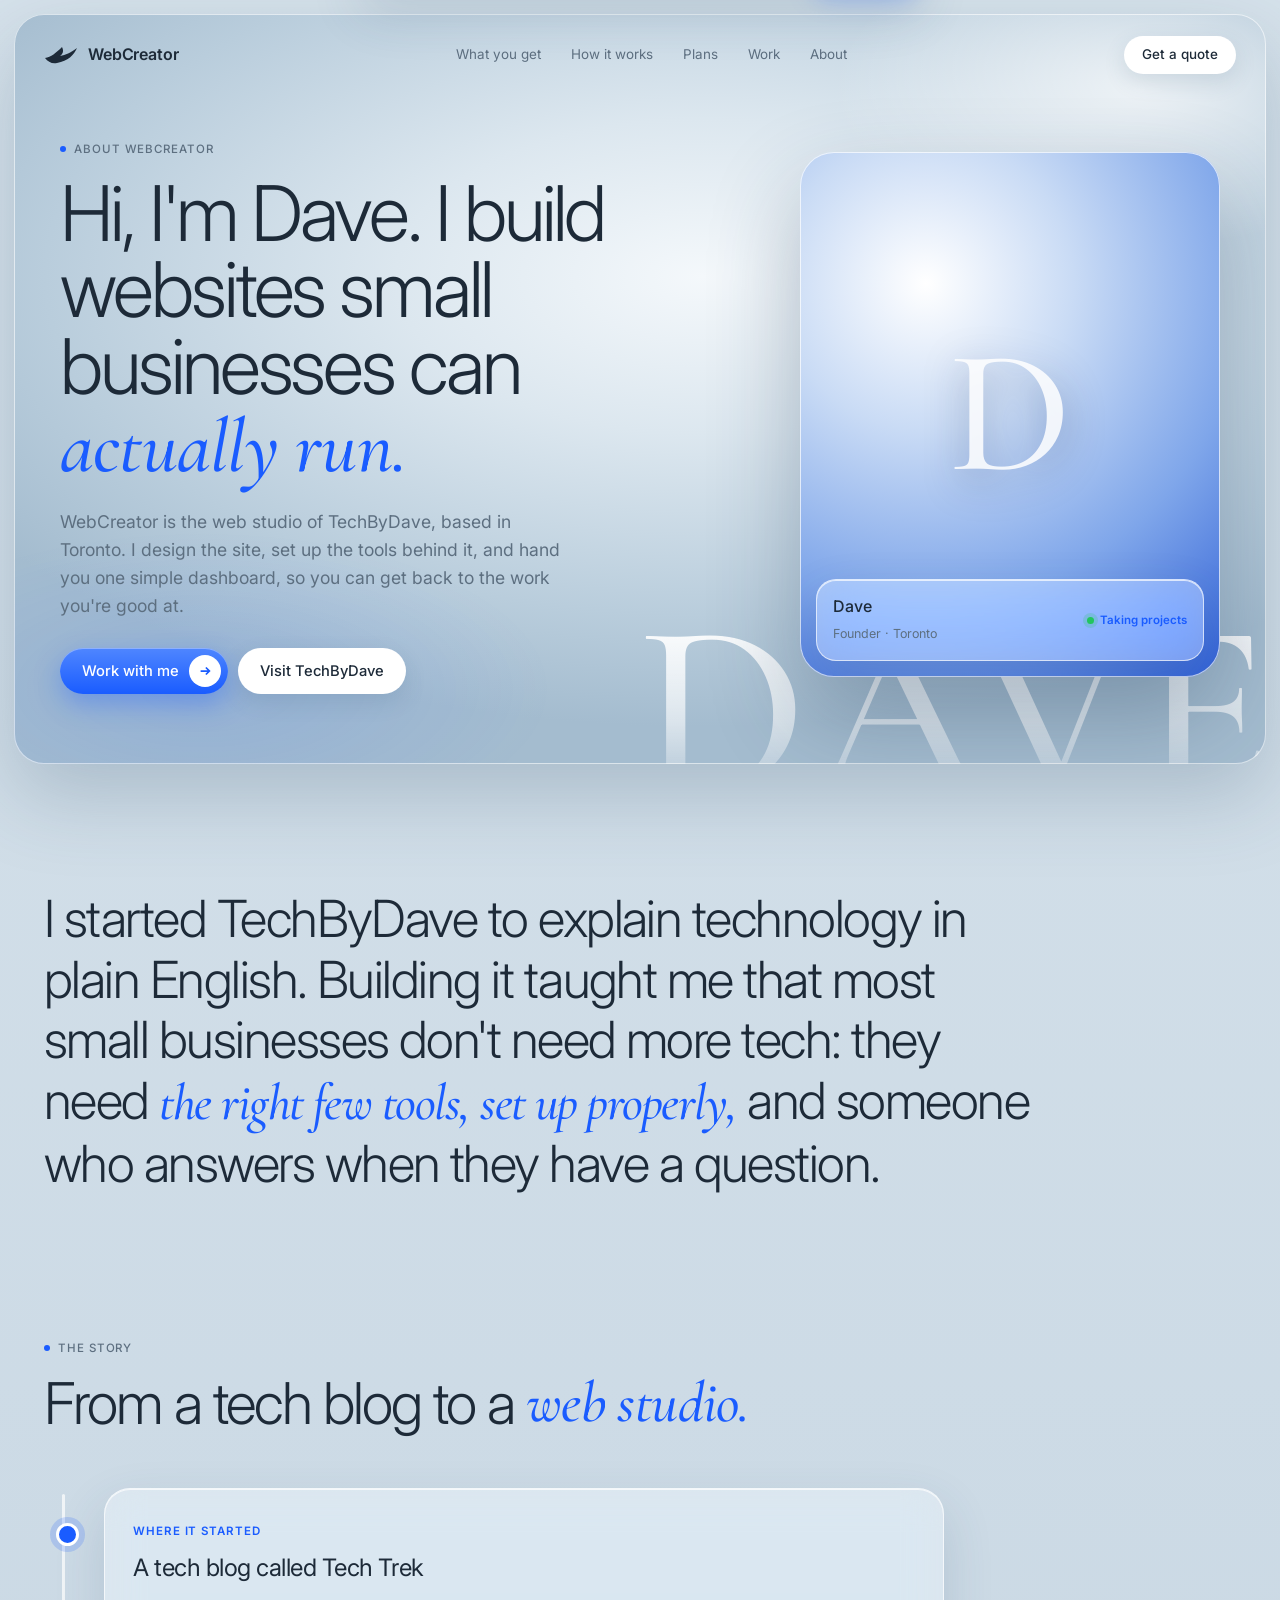
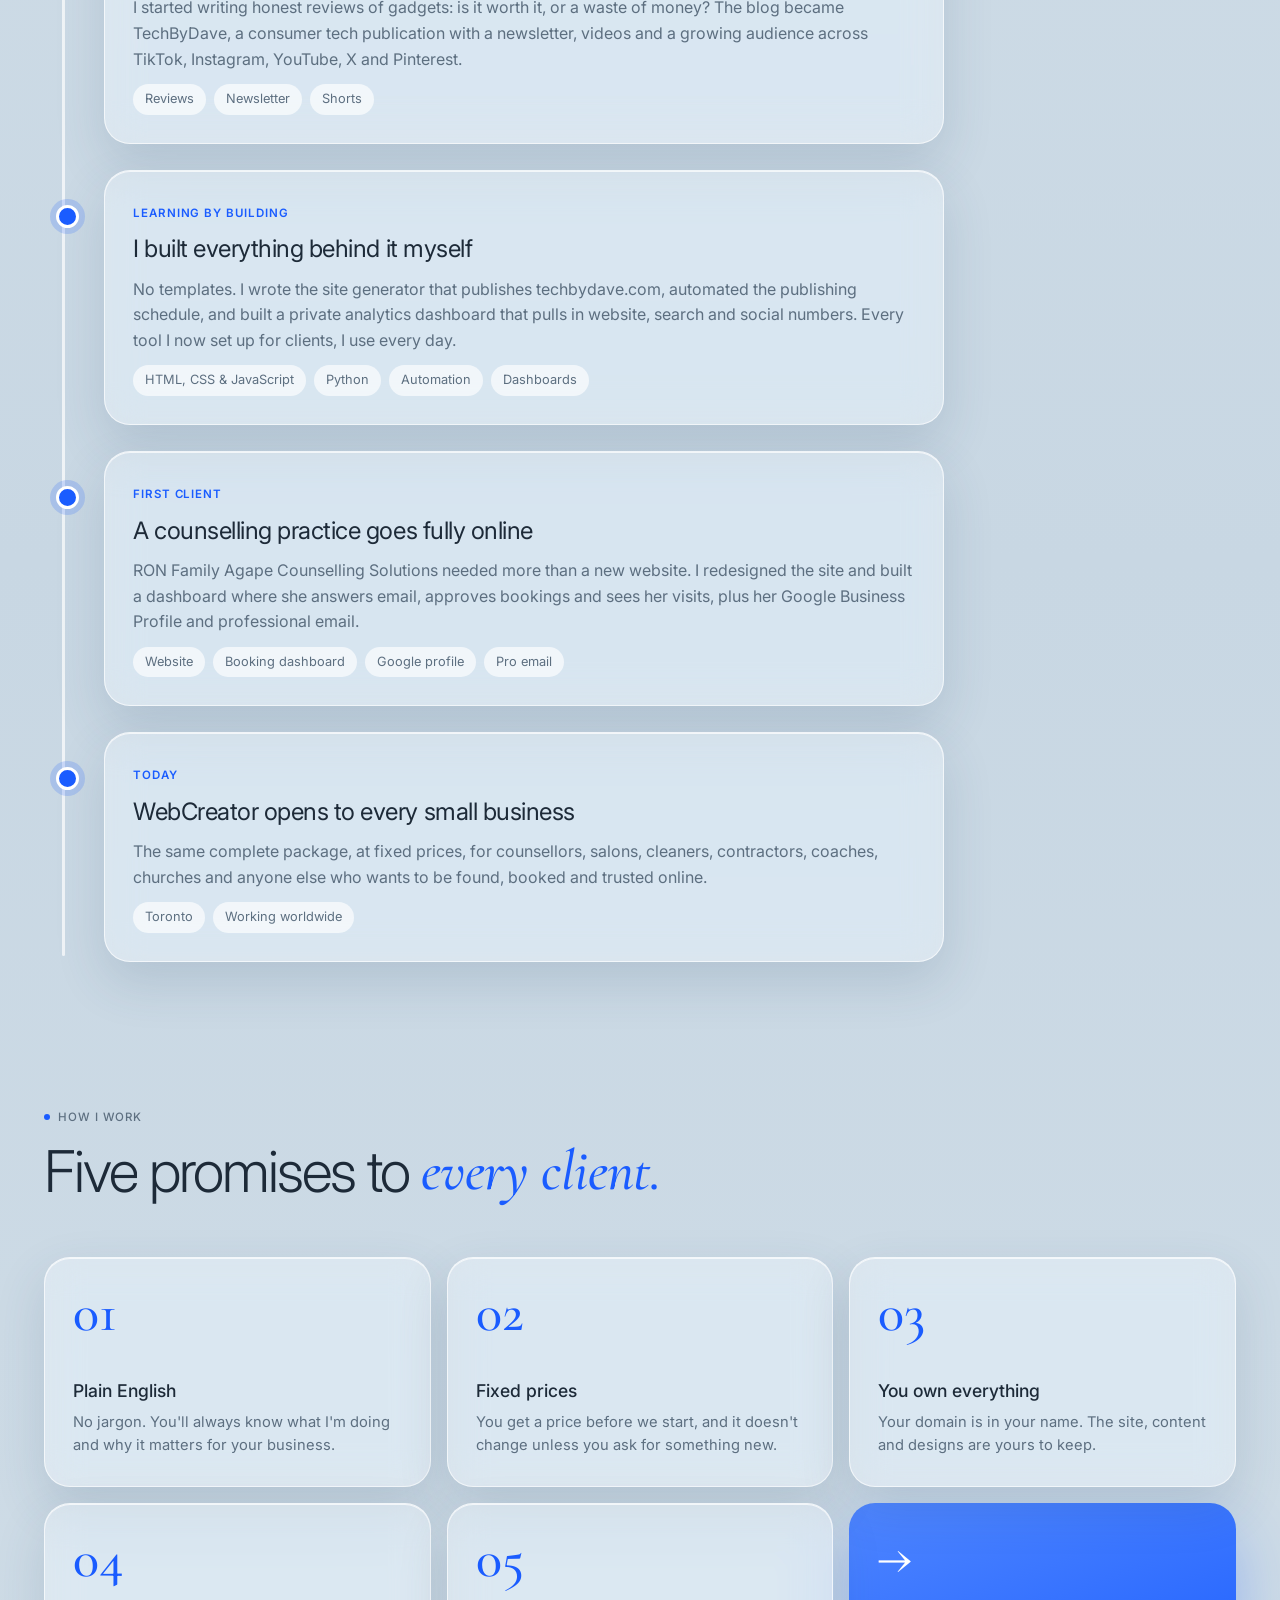
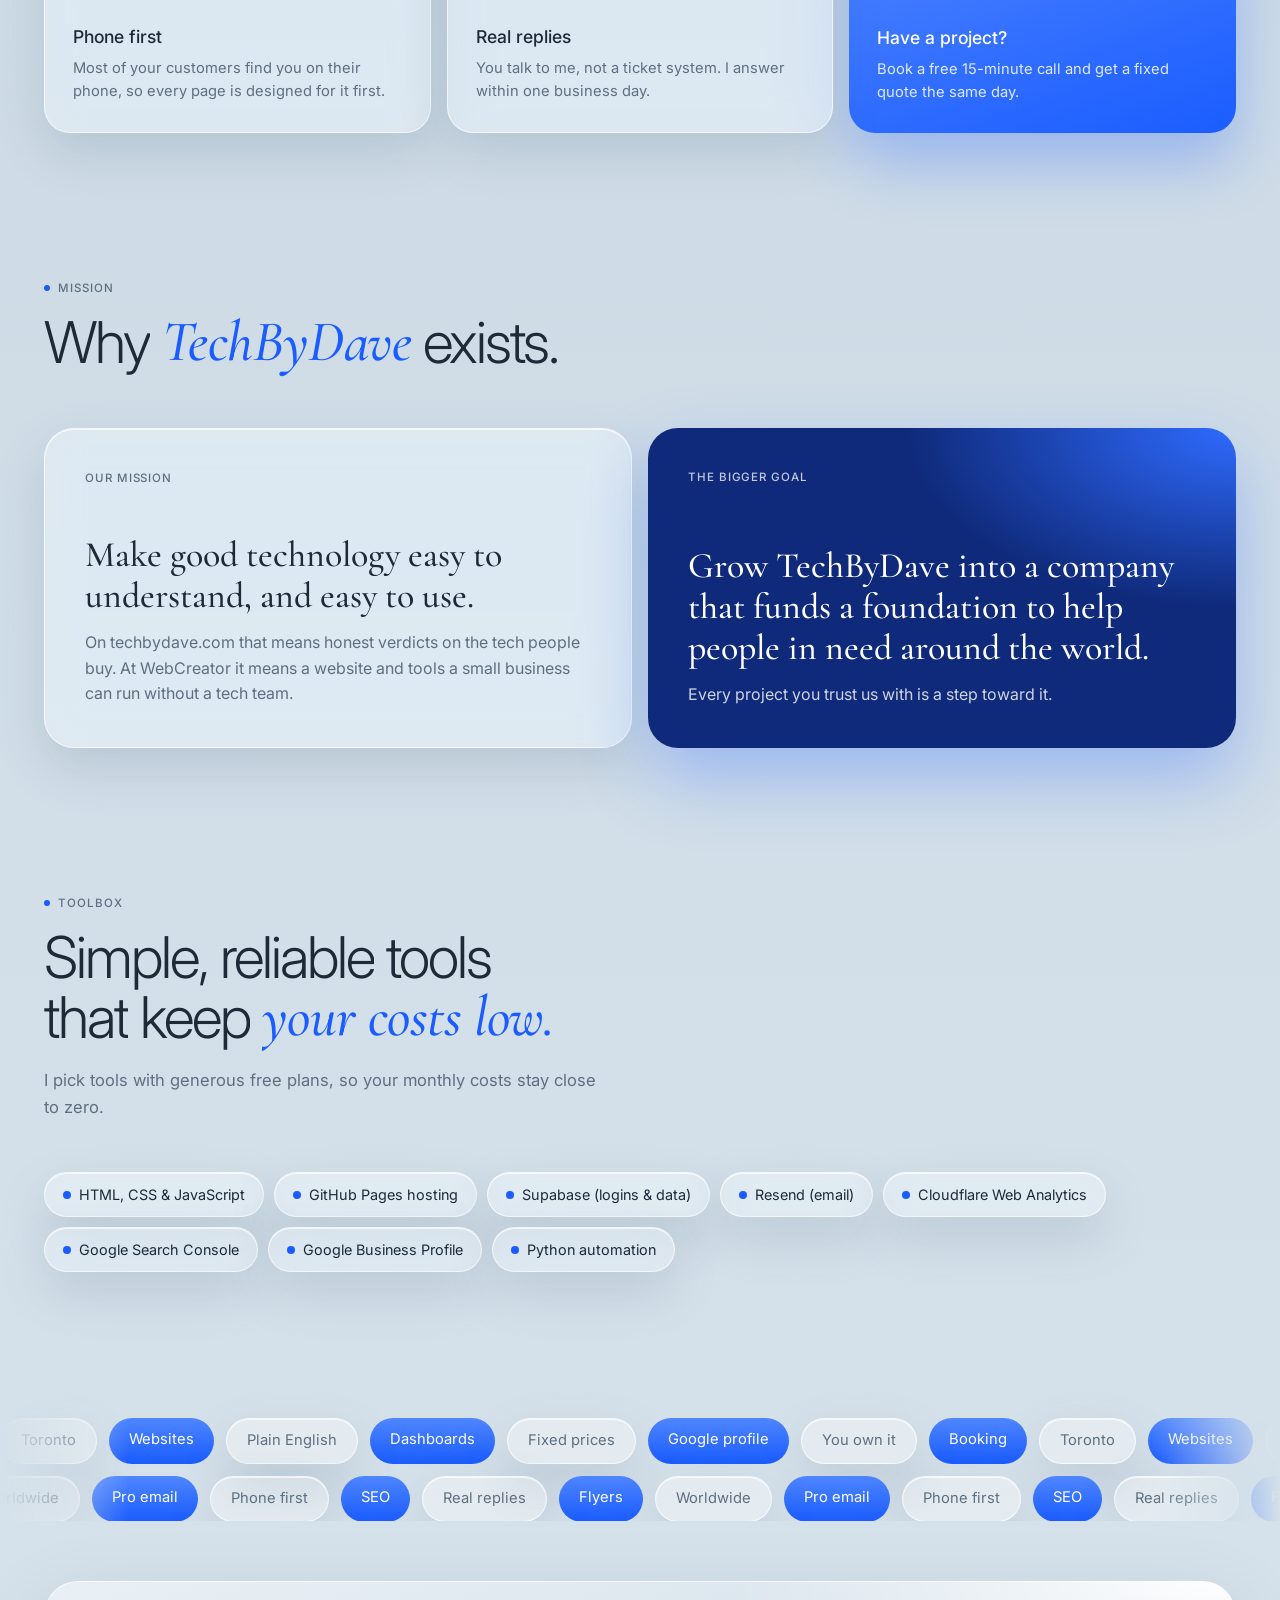
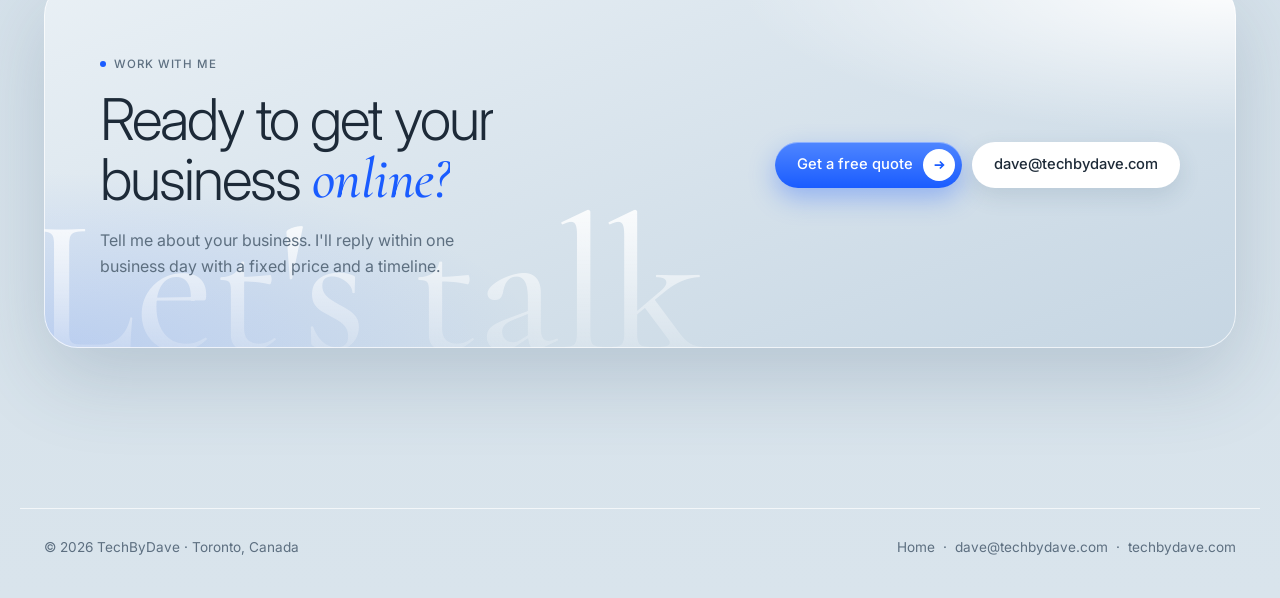
==== about.html @ 3ca9225c "Add scroll animations and an About page - Shared assets/site.css and assets/site.js for both pages -" ====
<!DOCTYPE html>
<html lang="en">
<head>
<meta charset="utf-8">
<meta name="viewport" content="width=device-width, initial-scale=1">
<title>About | WebCreator by TechByDave</title>
<meta name="description" content="WebCreator is the web studio of TechByDave, run by Dave in Toronto. Websites, booking dashboards and Google profiles for small businesses, built in plain English with fixed prices.">
<link rel="canonical" href="https://webcreator.techbydave.com/about.html">
<meta property="og:title" content="About WebCreator by TechByDave">
<meta property="og:description" content="The studio and the founder behind WebCreator: websites, dashboards and Google profiles for small businesses.">
<meta property="og:url" content="https://webcreator.techbydave.com/about.html">
<meta property="og:type" content="website">
<meta name="theme-color" content="#c9d9e5">
<link rel="preconnect" href="https://fonts.googleapis.com">
<link rel="preconnect" href="https://fonts.gstatic.com" crossorigin>
<link href="https://fonts.googleapis.com/css2?family=Cormorant+Garamond:wght@500;600&family=Inter:wght@200;300;400;500;600&display=swap" rel="stylesheet">
<script type="application/ld+json">
{"@context":"https://schema.org","@type":"AboutPage","name":"About WebCreator by TechByDave","url":"https://webcreator.techbydave.com/about.html","mainEntity":{"@type":"Organization","name":"WebCreator by TechByDave","url":"https://webcreator.techbydave.com/","email":"dave@techbydave.com","founder":{"@type":"Person","name":"Davis (Dave)","jobTitle":"Founder","url":"https://techbydave.com"},"parentOrganization":{"@type":"Organization","name":"TechByDave","url":"https://techbydave.com"},"address":{"@type":"PostalAddress","addressLocality":"Toronto","addressRegion":"ON","addressCountry":"CA"}}}
</script>
<link rel="stylesheet" href="assets/site.css">
</head>
<body>
<div class="progress" aria-hidden="true"></div>
<nav class="pnav glass" aria-label="Page">
  <a class="brand" href="index.html"><svg viewBox="0 0 34 20" aria-hidden="true"><path d="M1 13c6-1 11-5 17-11 2 4 1 7-2 9 6-1 10-3 17-8-3 7-9 13-20 15-5 1-9-1-12-5z" fill="#1d2a38"/></svg>WebCreator</a>
  <a class="l" href="#story">Story</a><a class="l" href="#values">How I work</a><a class="l" href="#mission">Mission</a><a class="l" href="index.html#plans">Plans</a>
  <a class="btn btn-blue" href="index.html#contact" style="padding:0 16px">Get a quote</a>
</nav>

<header class="frame about" id="top">
  <nav class="nav" aria-label="Main">
    <a class="brand" href="index.html" aria-label="WebCreator home"><svg viewBox="0 0 34 20" aria-hidden="true"><path d="M1 13c6-1 11-5 17-11 2 4 1 7-2 9 6-1 10-3 17-8-3 7-9 13-20 15-5 1-9-1-12-5z" fill="#1d2a38"/></svg>WebCreator</a>
    <ul><li><a href="index.html#included">What you get</a></li><li><a href="index.html#process">How it works</a></li><li><a href="index.html#plans">Plans</a></li><li><a href="index.html#work">Work</a></li><li><a href="about.html" aria-current="page">About</a></li></ul>
    <a class="btn btn-white" href="index.html#contact">Get a quote</a>
  </nav>

  <div class="word" aria-hidden="true">DAVE</div>

  <div class="ahero">
    <div>
      <span class="label reveal-up" style="display:inline-flex;gap:8px;align-items:center"><span style="width:6px;height:6px;border-radius:50%;background:var(--blue)"></span>About WebCreator</span>
      <h1 class="reveal-up" style="transition-delay:.1s;margin-top:16px">Hi, I'm Dave. I build websites small businesses can <em>actually run.</em></h1>
      <p class="lead reveal-up" style="transition-delay:.25s">WebCreator is the web studio of TechByDave, based in Toronto. I design the site, set up the tools behind it, and hand you one simple dashboard, so you can get back to the work you're good at.</p>
      <div class="ctas reveal-up" style="transition-delay:.4s;display:flex;gap:10px;flex-wrap:wrap">
        <a class="btn btn-blue" href="index.html#contact">Work with me <span class="dot"><svg viewBox="0 0 16 16" fill="none" stroke="currentColor" stroke-width="2"><path d="M3 8h10M9 4l4 4-4 4"/></svg></span></a>
        <a class="btn btn-white" href="https://techbydave.com" target="_blank" rel="noopener">Visit TechByDave</a>
      </div>
    </div>
    <figure class="portrait floaty reveal-up" style="transition-delay:.3s">
      <div class="ph" aria-hidden="true">D</div>
      <!-- Add your photo as images/dave.jpg (portrait, about 800x1000) and it appears here automatically. -->
      <img src="images/dave.jpg" alt="Dave, founder of WebCreator by TechByDave" onerror="this.remove()">
      <figcaption class="tag glass"><span><b>Dave</b><small>Founder · Toronto</small></span><span class="live">Taking projects</span></figcaption>
    </figure>
  </div>
</header>

<section style="padding-bottom:30px"><div class="wrap">
  <p class="say">I started TechByDave to explain technology in plain English. Building it taught me that most small businesses don't need more tech: they need <em>the right few tools, set up properly,</em> and someone who answers when they have a question.</p>
</div></section>

<section id="story"><div class="wrap">
  <div class="head rv"><span class="label">The story</span><h2>From a tech blog to a <em>web studio.</em></h2></div>
  <div class="story">
    <div class="line" aria-hidden="true"><i></i></div>
    <article class="chap glass rv">
      <span class="k">Where it started</span>
      <h3>A tech blog called Tech Trek</h3>
      <p>I started writing honest reviews of gadgets: is it worth it, or a waste of money? The blog became TechByDave, a consumer tech publication with a newsletter, videos and a growing audience across TikTok, Instagram, YouTube, X and Pinterest.</p>
      <ul><li>Reviews</li><li>Newsletter</li><li>Shorts</li></ul>
    </article>
    <article class="chap glass rv">
      <span class="k">Learning by building</span>
      <h3>I built everything behind it myself</h3>
      <p>No templates. I wrote the site generator that publishes techbydave.com, automated the publishing schedule, and built a private analytics dashboard that pulls in website, search and social numbers. Every tool I now set up for clients, I use every day.</p>
      <ul><li>HTML, CSS &amp; JavaScript</li><li>Python</li><li>Automation</li><li>Dashboards</li></ul>
    </article>
    <article class="chap glass rv">
      <span class="k">First client</span>
      <h3>A counselling practice goes fully online</h3>
      <p>RON Family Agape Counselling Solutions needed more than a new website. I redesigned the site and built a dashboard where she answers email, approves bookings and sees her visits, plus her Google Business Profile and professional email.</p>
      <ul><li>Website</li><li>Booking dashboard</li><li>Google profile</li><li>Pro email</li></ul>
    </article>
    <article class="chap glass rv">
      <span class="k">Today</span>
      <h3>WebCreator opens to every small business</h3>
      <p>The same complete package, at fixed prices, for counsellors, salons, cleaners, contractors, coaches, churches and anyone else who wants to be found, booked and trusted online.</p>
      <ul><li>Toronto</li><li>Working worldwide</li></ul>
    </article>
  </div>
</div></section>

<section id="values" style="padding-top:30px"><div class="wrap">
  <div class="head rv"><span class="label">How I work</span><h2>Five promises to <em>every client.</em></h2></div>
  <div class="values">
    <div class="val glass rv"><span class="big">01</span><h3>Plain English</h3><p>No jargon. You'll always know what I'm doing and why it matters for your business.</p></div>
    <div class="val glass rv"><span class="big">02</span><h3>Fixed prices</h3><p>You get a price before we start, and it doesn't change unless you ask for something new.</p></div>
    <div class="val glass rv"><span class="big">03</span><h3>You own everything</h3><p>Your domain is in your name. The site, content and designs are yours to keep.</p></div>
    <div class="val glass rv"><span class="big">04</span><h3>Phone first</h3><p>Most of your customers find you on their phone, so every page is designed for it first.</p></div>
    <div class="val glass rv"><span class="big">05</span><h3>Real replies</h3><p>You talk to me, not a ticket system. I answer within one business day.</p></div>
    <a class="val rv" href="index.html#contact" style="background:linear-gradient(160deg,var(--blue2),var(--blue));color:#fff;box-shadow:0 30px 60px rgba(26,92,255,.3)"><span class="big" style="color:#fff">→</span><h3>Have a project?</h3><p style="color:rgba(255,255,255,.85)">Book a free 15-minute call and get a fixed quote the same day.</p></a>
  </div>
</div></section>

<section id="mission" style="padding-top:30px"><div class="wrap">
  <div class="head rv"><span class="label">Mission</span><h2>Why <em>TechByDave</em> exists.</h2></div>
  <div class="mission">
    <div class="mcard glass rv"><span class="label">Our mission</span><q>Make good technology easy to understand, and easy to use.</q><p>On techbydave.com that means honest verdicts on the tech people buy. At WebCreator it means a website and tools a small business can run without a tech team.</p></div>
    <div class="mcard dark rv"><span class="label">The bigger goal</span><q>Grow TechByDave into a company that funds a foundation to help people in need around the world.</q><p>Every project you trust us with is a step toward it.</p></div>
  </div>
</div></section>

<section style="padding-top:30px"><div class="wrap">
  <div class="head rv"><span class="label">Toolbox</span><h2>Simple, reliable tools that keep <em>your costs low.</em></h2><p>I pick tools with generous free plans, so your monthly costs stay close to zero.</p></div>
  <div class="tools rv">
    <span class="glass"><i></i>HTML, CSS &amp; JavaScript</span><span class="glass"><i></i>GitHub Pages hosting</span><span class="glass"><i></i>Supabase (logins &amp; data)</span><span class="glass"><i></i>Resend (email)</span><span class="glass"><i></i>Cloudflare Web Analytics</span><span class="glass"><i></i>Google Search Console</span><span class="glass"><i></i>Google Business Profile</span><span class="glass"><i></i>Python automation</span>
  </div>
</div></section>

<div class="rows" aria-hidden="true">
  <div class="r"><span class="glass">Toronto</span><span class="b">Websites</span><span class="glass">Plain English</span><span class="b">Dashboards</span><span class="glass">Fixed prices</span><span class="b">Google profile</span><span class="glass">You own it</span><span class="b">Booking</span><span class="glass">Toronto</span><span class="b">Websites</span><span class="glass">Plain English</span><span class="b">Dashboards</span><span class="glass">Fixed prices</span><span class="b">Google profile</span><span class="glass">You own it</span><span class="b">Booking</span><span class="glass">Toronto</span><span class="b">Websites</span><span class="glass">Plain English</span><span class="b">Dashboards</span><span class="glass">Fixed prices</span><span class="b">Google profile</span></div>
  <div class="r"><span class="b">Pro email</span><span class="glass">Phone first</span><span class="b">SEO</span><span class="glass">Real replies</span><span class="b">Flyers</span><span class="glass">Worldwide</span><span class="b">Pro email</span><span class="glass">Phone first</span><span class="b">SEO</span><span class="glass">Real replies</span><span class="b">Flyers</span><span class="glass">Worldwide</span><span class="b">Pro email</span><span class="glass">Phone first</span><span class="b">SEO</span><span class="glass">Real replies</span><span class="b">Flyers</span><span class="glass">Worldwide</span><span class="b">Pro email</span><span class="glass">Phone first</span></div>
</div>

<section style="padding-top:60px"><div class="wrap">
  <div class="contact cta-row rv">
    <div class="bigword" aria-hidden="true">Let's talk</div>
    <div>
      <div class="head" style="margin:0"><span class="label">Work with me</span><h2>Ready to get your business <em>online?</em></h2></div>
      <p class="l">Tell me about your business. I'll reply within one business day with a fixed price and a timeline.</p>
    </div>
    <div style="display:flex;gap:10px;flex-wrap:wrap">
      <a class="btn btn-blue" href="index.html#contact">Get a free quote <span class="dot"><svg viewBox="0 0 16 16" fill="none" stroke="currentColor" stroke-width="2"><path d="M3 8h10M9 4l4 4-4 4"/></svg></span></a>
      <a class="btn btn-white" href="mailto:dave@techbydave.com">dave@techbydave.com</a>
    </div>
  </div>
</div></section>

<footer><div class="wrap">
  <span>© <span class="year">2026</span> TechByDave · Toronto, Canada</span>
  <span><a href="index.html">Home</a> &nbsp;·&nbsp; <a href="mailto:dave@techbydave.com">dave@techbydave.com</a> &nbsp;·&nbsp; <a href="https://techbydave.com">techbydave.com</a></span>
</div></footer>

<script src="assets/site.js"></script>
</body>
</html>
---- assets/site.css ----
/*
VOICE   airy, calm, premium: thin type, soft light, frosted glass
IDEA    a winter-sky studio: the client's site flies in and lands in front of you
PICTURE a 3D phone that swoops in and settles, a giant serif word behind it, glass cards on top
COLOUR  60 icy blue-grey sky, 30 frosted white, 10 electric blue
TYPE    Cormorant Garamond for the giant word and numbers, Inter (light) for everything else
*/
:root{--ink:#1d2a38;--dim:#5d6f80;--mute:#8697a6;--blue:#1a5cff;--blue2:#4f86ff;--glass:rgba(255,255,255,.34);--glass2:rgba(255,255,255,.62);--edge:rgba(255,255,255,.65);--serif:"Cormorant Garamond",Georgia,serif;--sans:Inter,system-ui,-apple-system,"Segoe UI",sans-serif;--shadow:0 20px 50px rgba(52,82,110,.16)}
*{box-sizing:border-box;margin:0;padding:0;min-width:0}
html{scroll-behavior:smooth;scroll-padding-top:30px}
body{font:16px/1.6 var(--sans);color:var(--ink);background:linear-gradient(180deg,#d6e2eb,#c8d7e3 40%,#d9e4ec);-webkit-font-smoothing:antialiased;overflow-x:clip}
a{color:inherit;text-decoration:none}
button{font:inherit;color:inherit;background:none;border:0;cursor:pointer}
::selection{background:var(--blue);color:#fff}
a:focus-visible,button:focus-visible,input:focus-visible,select:focus-visible,textarea:focus-visible{outline:2px solid var(--blue);outline-offset:3px}
.wrap{max-width:1240px;margin:0 auto;padding:0 24px}
.glass{background:var(--glass);border:1px solid var(--edge);backdrop-filter:blur(18px) saturate(1.4);-webkit-backdrop-filter:blur(18px) saturate(1.4);box-shadow:var(--shadow),inset 0 1px 0 rgba(255,255,255,.7)}
.label{font-size:.72rem;letter-spacing:.08em;text-transform:uppercase;color:var(--dim);font-weight:500}

/* buttons */
.btn{display:inline-flex;align-items:center;gap:10px;height:46px;padding:0 7px 0 22px;border-radius:999px;font-weight:500;font-size:.92rem;transition:transform .25s,box-shadow .3s,background .3s;white-space:nowrap}
.btn:active{transform:scale(.97)}
.btn .dot{width:32px;height:32px;border-radius:50%;display:grid;place-items:center;transition:transform .35s cubic-bezier(.2,.8,.2,1)}
.btn .dot svg{width:14px;height:14px}
.btn:hover .dot{transform:rotate(-45deg)}
.btn-blue{background:linear-gradient(180deg,var(--blue2),var(--blue));color:#fff;box-shadow:0 10px 26px rgba(26,92,255,.35),inset 0 1px 0 rgba(255,255,255,.35)}
.btn-blue .dot{background:#fff;color:var(--blue)}
.btn-blue:hover{box-shadow:0 14px 34px rgba(26,92,255,.45),inset 0 1px 0 rgba(255,255,255,.35)}
.btn-white{background:#fff;color:var(--ink);padding:0 22px;box-shadow:0 8px 22px rgba(52,82,110,.14)}
.btn-white:hover{box-shadow:0 12px 28px rgba(52,82,110,.22)}
.btn.full{width:100%;justify-content:center;padding:0 22px}

/* ---------- HERO FRAME ---------- */
.frame{position:relative;margin:14px;height:calc(100vh - 28px);min-height:660px;max-height:980px;border-radius:30px;overflow:hidden;isolation:isolate;
  background:radial-gradient(70% 60% at 55% 35%,#f4f8fb 0%,#dce7ef 35%,#b9cddc 75%,#a4bccf 100%);box-shadow:0 30px 80px rgba(52,82,110,.25),inset 0 0 0 1px rgba(255,255,255,.6)}
.frame::after{content:"";position:absolute;inset:0;z-index:-1;background:radial-gradient(40% 30% at 15% 90%,rgba(26,92,255,.12),transparent 70%),radial-gradient(35% 30% at 90% 10%,rgba(255,255,255,.7),transparent 70%)}
.nav{position:absolute;top:0;left:0;right:0;z-index:20;display:flex;align-items:center;justify-content:space-between;padding:22px 30px}
.brand{display:flex;align-items:center;gap:10px;font-weight:600;letter-spacing:-.01em}
.brand svg{width:34px;height:20px}
.nav ul{display:flex;gap:30px;list-style:none;font-size:.84rem;color:var(--dim)}
.nav ul a{position:relative;transition:color .2s}
.nav ul a:hover{color:var(--ink)}
.nav ul a::after{content:"";position:absolute;left:0;right:100%;bottom:-4px;height:1px;background:var(--ink);transition:right .3s}
.nav ul a:hover::after{right:0}
.nav .btn{height:38px;font-size:.84rem;padding:0 18px}
@media(max-width:900px){.nav ul{display:none}}

/* giant word */
.word{position:absolute;left:0;right:0;top:19%;z-index:1;text-align:center;font-family:var(--serif);font-weight:500;font-size:clamp(4.2rem,17vw,17rem);line-height:1;white-space:nowrap;pointer-events:none;
  background:linear-gradient(180deg,rgba(255,255,255,.98) 10%,rgba(255,255,255,.6) 55%,rgba(255,255,255,0) 92%);-webkit-background-clip:text;background-clip:text;color:transparent;
  opacity:0;filter:blur(14px);letter-spacing:.2em;transition:opacity 1.6s ease,filter 1.6s ease,letter-spacing 2.2s cubic-bezier(.2,.8,.2,1)}
body.landed .word{opacity:1;filter:blur(.3px);letter-spacing:.03em}

/* phone stage */
.stage{position:absolute;left:50%;top:12%;bottom:-6%;width:min(31vw,400px);transform:translateX(-50%);z-index:3;perspective:1600px}
.mover{position:absolute;inset:0;transform-style:preserve-3d;animation:fly 1.9s .25s cubic-bezier(.16,.84,.3,1) both}
@keyframes fly{
  0%{transform:translate3d(120%,-25%,-900px) rotateZ(28deg) rotateY(-55deg) scale(.3);opacity:0;filter:blur(10px)}
  15%{opacity:1}
  60%{transform:translate3d(-6%,2%,40px) rotateZ(-4deg) rotateY(14deg) scale(1.04);filter:blur(1.5px)}
  100%{transform:none;opacity:1;filter:none}
}
.float{position:absolute;inset:0;transform-style:preserve-3d;transition:transform .6s cubic-bezier(.2,.8,.2,1)}
.phone{position:absolute;left:8%;right:8%;top:0;aspect-ratio:9/19.2;border-radius:15% / 7%;
  background:linear-gradient(135deg,#f3f6f9 0%,#c5d0da 20%,#eef2f6 42%,#9fb0c0 70%,#e7edf2 100%);
  padding:3.2%;box-shadow:0 60px 90px rgba(30,55,85,.35),0 18px 30px rgba(30,55,85,.25),inset 0 0 0 1px rgba(255,255,255,.8),inset 0 0 6px rgba(0,0,0,.15);
  transform:rotateY(-14deg) rotateX(6deg) rotateZ(2deg);animation:bob 7s ease-in-out 2.2s infinite}
@keyframes bob{50%{transform:rotateY(-9deg) rotateX(3deg) rotateZ(.5deg) translateY(-12px)}}
.phone::before{content:"";position:absolute;right:-1.6%;top:22%;width:1.8%;height:11%;border-radius:0 4px 4px 0;background:linear-gradient(90deg,#9fb0c0,#e2e8ee)}
.screen{position:relative;height:100%;border-radius:12% / 5.6%;overflow:hidden;background:#0d1520;box-shadow:inset 0 0 0 2px #0a0f17}
.screen::after{content:"";position:absolute;inset:0;pointer-events:none;z-index:6;background:linear-gradient(115deg,rgba(255,255,255,.26) 0%,rgba(255,255,255,.05) 28%,transparent 40%,transparent 70%,rgba(255,255,255,.07) 100%)}
.island{position:absolute;top:2.2%;left:50%;transform:translateX(-50%);width:30%;height:3.4%;border-radius:999px;background:#05080c;z-index:5}
.site{position:absolute;inset:0;display:flex;flex-direction:column;transition:opacity .45s,transform .6s cubic-bezier(.2,.8,.2,1)}
.site.out{opacity:0;transform:translateY(18px) scale(.98)}
.site .top{display:flex;justify-content:space-between;align-items:center;padding:13% 8% 4%;font-size:clamp(.5rem,.8vw,.72rem);font-weight:600;color:#fff}
.site .top i{width:16px;height:2px;background:currentColor;box-shadow:0 5px 0 currentColor;display:block;opacity:.8}
.site .heroimg{margin:0 6%;height:36%;border-radius:16px;position:relative;overflow:hidden}
.site .heroimg::after{content:"";position:absolute;inset:0;background:linear-gradient(180deg,transparent 40%,rgba(0,0,0,.4))}
.site .heroimg::before{content:"";position:absolute;width:60%;aspect-ratio:1;border-radius:50%;left:20%;top:18%;background:rgba(255,255,255,.18);filter:blur(10px)}
.site h5{font-family:var(--serif);font-weight:600;font-size:clamp(1rem,1.85vw,1.65rem);line-height:1.02;color:#fff;padding:6% 8% 2%}
.site p{font-size:clamp(.45rem,.72vw,.66rem);color:rgba(255,255,255,.72);padding:0 8%}
.site .book{margin:5% 8% 0;height:clamp(22px,2.6vw,34px);border-radius:999px;display:grid;place-items:center;font-size:clamp(.5rem,.78vw,.7rem);font-weight:600}
.site .chips{display:flex;gap:6px;padding:5% 8% 0}
.site .chips span{flex:1;height:clamp(28px,3.2vw,44px);border-radius:10px;background:rgba(255,255,255,.08)}
.toast{position:absolute;left:6%;right:6%;bottom:5%;z-index:4;border-radius:14px;padding:9px 11px;display:flex;align-items:center;gap:9px;background:rgba(255,255,255,.92);backdrop-filter:blur(10px);color:#13202d;font-size:clamp(.5rem,.78vw,.7rem);box-shadow:0 10px 24px rgba(0,0,0,.25);transform:translateY(160%);transition:transform .7s cubic-bezier(.2,.9,.25,1.2)}
.toast.show{transform:none}
.toast b{display:block;font-size:1em}
.toast small{color:#5d6f80;font-size:.9em}
.toast .ok{width:clamp(20px,2.2vw,28px);height:clamp(20px,2.2vw,28px);border-radius:50%;background:var(--blue);display:grid;place-items:center;flex:none;color:#fff}
.toast .ok svg{width:55%;height:55%}

/* hero copy */
.copy{position:absolute;left:34px;bottom:38px;z-index:6;max-width:400px}
.copy h1{font-weight:300;font-size:clamp(2.2rem,3.6vw,3.3rem);line-height:1.05;letter-spacing:-.03em;color:#16222f}
.copy h1 span{display:block}
.copy h1 .amp{padding-left:.55em}
.copy h1 .amp em{font-style:normal;color:rgba(29,42,56,.32)}
.copy p{color:var(--dim);font-size:.92rem;margin:14px 0 22px;max-width:330px}
.copy .ctas{display:flex;gap:10px;flex-wrap:wrap}
.reveal-up{opacity:0;transform:translateY(24px);transition:opacity 1s cubic-bezier(.2,.8,.2,1),transform 1s cubic-bezier(.2,.8,.2,1)}
body.landed .reveal-up{opacity:1;transform:none}

/* hero cards */
.cards{position:absolute;right:30px;bottom:34px;z-index:6;display:grid;grid-template-columns:repeat(3,188px);gap:14px;align-items:end}
.who{position:absolute;right:30px;bottom:262px;z-index:6;display:flex;align-items:center;gap:12px;padding:6px 18px 6px 6px;border-radius:999px}
.who .faces{display:flex}
.who .faces span{width:32px;height:32px;border-radius:50%;margin-left:-8px;border:2px solid rgba(255,255,255,.9);display:grid;place-items:center;font-size:.62rem;font-weight:600;color:#fff}
.who .faces span:first-child{margin-left:0}
.who small{font-size:.76rem;color:var(--dim)}
.who b{font-weight:600;color:var(--ink)}
.hcard{position:relative;border-radius:22px;padding:18px;height:184px;display:flex;flex-direction:column;transition:transform .5s cubic-bezier(.2,.8,.2,1),opacity 1s,box-shadow .4s}
.hcard:hover{transform:translateY(-6px)!important}
.hcard h3{font-size:.98rem;font-weight:500;line-height:1.2;margin-top:auto}
.hcard p{font-size:.72rem;color:var(--dim);margin-top:6px;line-height:1.45}
.hcard .go{position:absolute;top:12px;right:12px;width:28px;height:28px;border-radius:50%;display:grid;place-items:center;background:rgba(255,255,255,.55);border:1px solid var(--edge);color:var(--dim);transition:transform .35s,background .3s,color .3s}
.hcard:hover .go{transform:rotate(45deg);background:var(--blue);color:#fff;border-color:var(--blue)}
.hcard .go svg{width:12px;height:12px}
.hcard.white{background:rgba(255,255,255,.9);border:1px solid #fff;box-shadow:var(--shadow);height:206px;
  -webkit-mask:radial-gradient(circle 25px at calc(100% - 25px) 25px,transparent 97%,#000 100%);mask:radial-gradient(circle 25px at calc(100% - 25px) 25px,transparent 97%,#000 100%)}
.wcard{position:relative}
.notch{position:absolute;top:6px;right:6px;width:38px;height:38px;border-radius:50%;background:rgba(255,255,255,.92);display:grid;place-items:center;color:var(--dim);box-shadow:0 6px 14px rgba(52,82,110,.18);transition:transform .35s,background .3s,color .3s}
.notch svg{width:12px;height:12px}
.wcard:hover .notch,.notch:hover{transform:rotate(45deg);background:var(--blue);color:#fff}
.orb{width:54px;height:54px;border-radius:50%;background:radial-gradient(circle at 30% 28%,#fff 0%,#9fc0ff 18%,#2f6bff 50%,#0b2fa0 85%);box-shadow:0 10px 24px rgba(26,92,255,.45),inset -4px -6px 12px rgba(0,0,0,.25);position:relative;animation:glow 6s ease-in-out infinite}
.orb::after{content:"";position:absolute;inset:16% 32% 52% 16%;border-radius:50%;background:rgba(255,255,255,.6);filter:blur(3px)}
@keyframes glow{50%{filter:hue-rotate(-16deg) brightness(1.08);transform:translateY(-3px)}}
.lock{width:46px;height:56px;position:relative}
.lock::before{content:"";position:absolute;left:9px;right:9px;top:0;height:30px;border:6px solid rgba(255,255,255,.9);border-bottom:0;border-radius:20px 20px 0 0;box-shadow:0 0 10px rgba(255,255,255,.5)}
.lock::after{content:"";position:absolute;left:0;right:0;bottom:0;height:34px;border-radius:12px;background:linear-gradient(160deg,rgba(255,255,255,.95),rgba(170,196,240,.8) 60%,rgba(120,150,220,.75));box-shadow:0 8px 18px rgba(52,82,110,.25),inset 0 1px 0 #fff}
.lock i{position:absolute;left:50%;bottom:12px;width:7px;height:11px;margin-left:-3.5px;border-radius:4px;background:#4f86ff;z-index:1}
.pill{display:inline-block;font-size:.6rem;padding:2px 8px;border-radius:999px;background:rgba(26,92,255,.14);color:var(--blue);font-weight:600;align-self:flex-start;margin-top:12px}
.stat{font-weight:200;font-size:4.3rem;line-height:.9;letter-spacing:-.05em;color:#fff;text-shadow:0 2px 20px rgba(52,82,110,.25);margin-top:auto}
.stat small{font-size:.36em;letter-spacing:0;font-weight:300;margin-left:5px}
.next{position:absolute;right:22px;top:44%;z-index:7;width:46px;height:46px;border-radius:50%;background:rgba(255,255,255,.75);border:1px solid #fff;display:grid;place-items:center;color:var(--ink);box-shadow:0 8px 20px rgba(52,82,110,.18);transition:transform .3s,background .3s}
.next:hover{transform:scale(1.08);background:#fff}
.next svg{width:16px;height:16px}
.scene-dots{position:absolute;left:50%;transform:translateX(-50%);top:calc(44% + 64px);right:auto;z-index:7;display:none}

@media(max-width:1240px){.cards{grid-template-columns:repeat(2,184px)}.cards>.hcard:first-child{display:none}}
@media(max-width:1020px){.copy{max-width:320px}.stage{width:min(30vw,340px)}}
@media(max-width:900px){
  .frame{height:auto;min-height:0;max-height:none;padding:84px 0 26px;display:flex;flex-direction:column}
  .word{top:230px;font-size:clamp(3.4rem,19vw,8rem)}
  .stage{position:relative;left:auto;top:auto;bottom:auto;transform:none;width:min(66vw,290px);aspect-ratio:9/17.5;margin:16px auto 0}
  .copy{position:relative;left:auto;bottom:auto;padding:26px 22px 0;max-width:none}
  .who{position:relative;right:auto;bottom:auto;margin:20px 22px 0;align-self:flex-start}
  .cards{position:relative;right:auto;bottom:auto;padding:16px 22px 0;grid-template-columns:1fr 1fr}
  .next{top:300px;right:14px}
}
@media(max-width:440px){.cards{grid-template-columns:1fr}.hcard.white{height:auto;min-height:190px}}

/* ---------- SECTIONS ---------- */
section{padding:110px 0}
.head{max-width:720px;margin-bottom:52px}
.head.c{text-align:center;margin-inline:auto}
.head .label{display:inline-flex;align-items:center;gap:8px;margin-bottom:16px}
.head .label::before{content:"";width:6px;height:6px;border-radius:50%;background:var(--blue)}
h2{font-weight:300;font-size:clamp(2.2rem,4.6vw,3.6rem);line-height:1.04;letter-spacing:-.035em;text-wrap:balance}
h2 em{font-family:var(--serif);font-style:italic;font-weight:500;letter-spacing:-.01em;color:var(--blue)}
.head p{color:var(--dim);font-size:1.04rem;margin-top:16px;max-width:560px}
.head.c p{margin-inline:auto}
.rv{opacity:0;transform:translateY(30px);transition:opacity .9s cubic-bezier(.2,.8,.2,1),transform .9s cubic-bezier(.2,.8,.2,1)}
.rv.in{opacity:1;transform:none}

.strip{display:flex;gap:10px;flex-wrap:wrap;justify-content:center;padding:34px 24px 0}
.strip span{padding:9px 18px;border-radius:999px;font-size:.88rem;color:var(--dim)}

/* bento */
.bento{display:grid;grid-template-columns:repeat(6,1fr);gap:16px}
.tile{position:relative;border-radius:26px;padding:26px;min-height:300px;display:flex;flex-direction:column;overflow:hidden;isolation:isolate}
.tile::before{content:"";position:absolute;inset:0;z-index:-1;opacity:0;transition:opacity .4s;background:radial-gradient(340px circle at var(--mx,50%) var(--my,50%),rgba(255,255,255,.75),transparent 60%)}
.tile:hover::before{opacity:1}
.tile h3{font-size:1.12rem;font-weight:500;margin-top:auto;letter-spacing:-.01em}
.tile p{color:var(--dim);font-size:.92rem;margin-top:6px;max-width:440px}
.t-dash{grid-column:span 4;grid-row:span 2}
.t-a{grid-column:span 2}
@media(max-width:980px){.bento{grid-template-columns:1fr 1fr}.t-dash{grid-column:span 2;grid-row:auto}.t-a{grid-column:span 1}}
@media(max-width:620px){.bento{grid-template-columns:1fr}.t-dash,.t-a{grid-column:span 1}}
.ui{flex:1;display:flex;align-items:center;justify-content:center;margin-bottom:20px;min-height:150px}
.mini{width:100%;display:grid;grid-template-columns:1.15fr 1fr;gap:12px}
@media(max-width:560px){.mini{grid-template-columns:1fr}}
.pane{border-radius:18px;padding:16px;background:rgba(255,255,255,.58);border:1px solid #fff}
.pane>.label{display:block;margin-bottom:8px;font-size:.66rem}
.appt{display:flex;align-items:center;gap:10px;padding:10px 0;border-top:1px solid rgba(29,42,56,.08);font-size:.86rem}
.pane .appt:first-of-type{border-top:0}
.appt span{flex:1}
.appt small{color:var(--mute);display:block;font-size:.74rem}
.approve{font-size:.72rem;font-weight:600;padding:6px 13px;border-radius:999px;background:#fff;color:var(--blue);border:1px solid rgba(26,92,255,.3);transition:all .3s;flex:none}
.approve:hover{border-color:var(--blue)}
.approve.done{background:var(--blue);color:#fff;border-color:var(--blue)}
.bars{display:flex;align-items:flex-end;gap:6px;height:120px}
.bars i{flex:1;border-radius:6px 6px 3px 3px;background:linear-gradient(180deg,rgba(26,92,255,.28),rgba(26,92,255,.08));transform-origin:bottom;transform:scaleY(.05);transition:transform 1s cubic-bezier(.2,.8,.2,1)}
.bars i:last-child{background:linear-gradient(180deg,var(--blue2),var(--blue))}
.in .bars i{transform:scaleY(1)}
.note{display:flex;justify-content:space-between;margin-top:8px;font-size:.66rem;color:var(--mute)}
.mailrow{display:flex;gap:10px;align-items:center;padding:9px 0;border-top:1px solid rgba(29,42,56,.08);font-size:.84rem}
.pane .mailrow:first-of-type{border-top:0}
.mailrow i{width:7px;height:7px;border-radius:50%;background:var(--blue);flex:none}
.mailrow i.r{background:#c5d0da}
.mailrow span{flex:1;white-space:nowrap;overflow:hidden;text-overflow:ellipsis}
.mailrow small{font-size:.7rem;color:var(--mute)}
.browser{width:88%;border-radius:14px;overflow:hidden;background:#fff;box-shadow:0 18px 40px rgba(52,82,110,.18);transform:rotate(-3deg);transition:transform .5s cubic-bezier(.2,.8,.2,1)}
.tile:hover .browser{transform:rotate(0) scale(1.03)}
.browser .bar{display:flex;gap:5px;padding:9px 11px;background:#f1f5f8}
.browser .bar i{width:7px;height:7px;border-radius:50%;background:#cfd9e2}
.browser .pg{padding:14px;display:grid;gap:7px}
.browser .pg b{height:12px;width:70%;border-radius:4px;background:#1d2a38}
.browser .pg b.s{height:8px;width:90%;background:#e3eaf0}.browser .pg b.t{height:8px;width:55%;background:#e3eaf0}
.browser .pg u{height:22px;width:38%;border-radius:999px;background:var(--blue);margin-top:4px}
.map{position:relative;width:100%;height:150px;border-radius:16px;overflow:hidden;background:
 linear-gradient(90deg,transparent 48%,#fff 48%,#fff 52%,transparent 52%),
 linear-gradient(0deg,transparent 60%,rgba(255,255,255,.8) 60%,rgba(255,255,255,.8) 63%,transparent 63%),
 linear-gradient(35deg,transparent 30%,rgba(255,255,255,.7) 30%,rgba(255,255,255,.7) 33%,transparent 33%),#dbe6ee}
.pin{position:absolute;left:50%;top:40%;transform:translate(-50%,-50%)}
.pin b{display:block;width:30px;height:30px;border-radius:50% 50% 50% 0;transform:rotate(-45deg);background:var(--blue);box-shadow:0 8px 20px rgba(26,92,255,.45);position:relative}
.pin b::after{content:"";position:absolute;inset:9px;border-radius:50%;background:#fff}
.pin::before{content:"";position:absolute;left:50%;top:110%;width:12px;height:12px;margin-left:-6px;border-radius:50%;border:2px solid var(--blue);animation:ping 2s infinite}
@keyframes ping{from{transform:scale(.6);opacity:1}to{transform:scale(4);opacity:0}}
.listing{position:absolute;left:12px;right:12px;bottom:12px;background:rgba(255,255,255,.92);border-radius:12px;padding:8px 12px;font-size:.78rem;display:flex;justify-content:space-between;gap:8px;box-shadow:0 6px 16px rgba(52,82,110,.12)}
.listing span{color:var(--blue);font-size:.7rem;font-weight:600;white-space:nowrap}
.rank{width:100%;display:grid;gap:8px}
.rank div{display:flex;align-items:center;gap:10px;font-size:.84rem;padding:9px 12px;border-radius:12px;background:rgba(255,255,255,.55);color:var(--dim);transition:transform .7s cubic-bezier(.2,.8,.2,1)}
.rank div b{font-weight:400;font-size:.72rem;width:22px}
.rank .you{color:#fff;background:linear-gradient(180deg,var(--blue2),var(--blue));position:relative;z-index:1;font-weight:500;box-shadow:0 8px 20px rgba(26,92,255,.3)}
.env{position:relative;width:210px;height:140px}
.env .sheet{position:absolute;left:18px;right:18px;top:20px;height:90px;border-radius:10px;background:#fff;color:var(--dim);padding:12px;font-size:.72rem;box-shadow:0 6px 16px rgba(52,82,110,.12);transition:transform .6s cubic-bezier(.2,.8,.2,1)}
.env .sheet b{display:block;font-size:.8rem;color:var(--ink);font-weight:600}
.env .front{position:absolute;inset:auto 0 0;height:84px;border-radius:14px;background:linear-gradient(160deg,rgba(255,255,255,.85),rgba(190,210,235,.8));border:1px solid #fff;backdrop-filter:blur(8px);display:grid;place-items:center;font-size:.74rem;color:var(--dim);box-shadow:0 10px 24px rgba(52,82,110,.15)}
.tile:hover .env .sheet,.tile.in .env .sheet{transform:translateY(-30px) rotate(-3deg)}
.cards2{position:relative;width:210px;height:150px}
.cards2 div{position:absolute;border-radius:10px;transition:transform .6s cubic-bezier(.2,.8,.2,1);box-shadow:0 12px 26px rgba(52,82,110,.18)}
.flyer{left:16px;top:0;width:110px;height:146px;background:#fff;padding:12px;transform:rotate(-6deg)}
.flyer::before{content:"";display:block;height:44px;border-radius:6px;background:linear-gradient(135deg,#9fc0ff,#1a5cff)}
.flyer::after{content:"";display:block;height:6px;width:70%;margin-top:9px;border-radius:3px;background:#c5d0da;box-shadow:0 12px 0 #e3eaf0,0 24px 0 #e3eaf0}
.bcard{right:6px;top:66px;width:124px;height:72px;background:linear-gradient(135deg,var(--blue2),var(--blue));transform:rotate(7deg);padding:11px;color:#fff;font-weight:600;font-size:.7rem}
.bcard small{display:block;font-weight:400;font-size:.55rem;margin-top:18px;opacity:.85}
.tile:hover .flyer{transform:rotate(-10deg) translateX(-10px)}
.tile:hover .bcard{transform:rotate(2deg) translate(6px,-8px)}

/* steps */
.track{height:3px;border-radius:3px;background:rgba(255,255,255,.6);margin-bottom:18px;overflow:hidden}
.track i{display:block;height:100%;width:0;background:linear-gradient(90deg,var(--blue2),var(--blue));transition:width 1.8s .3s cubic-bezier(.2,.8,.2,1)}
.track.in i{width:100%}
.steps{display:grid;grid-template-columns:repeat(4,1fr);gap:16px}
@media(max-width:900px){.steps{grid-template-columns:1fr 1fr}}
@media(max-width:520px){.steps{grid-template-columns:1fr}}
.step{border-radius:24px;padding:26px}
.step .n{font-family:var(--serif);font-size:4.4rem;line-height:.8;font-weight:500;background:linear-gradient(180deg,var(--blue),rgba(26,92,255,.15));-webkit-background-clip:text;background-clip:text;color:transparent}
.step h3{font-size:1.04rem;font-weight:500;margin:22px 0 6px}
.step p{color:var(--dim);font-size:.92rem}
.step .when{display:inline-block;margin-top:16px;font-size:.72rem;font-weight:600;color:var(--blue);background:rgba(26,92,255,.1);padding:4px 10px;border-radius:999px}

/* plans */
.plans{display:grid;grid-template-columns:repeat(3,1fr);gap:16px;align-items:stretch}
@media(max-width:940px){.plans{grid-template-columns:1fr;max-width:520px;margin:0 auto}}
.plan{position:relative;border-radius:28px;padding:32px;display:flex;flex-direction:column}
.plan.in{transition:transform .5s cubic-bezier(.2,.8,.2,1),opacity .9s}
.plan.in:hover{transform:translateY(-6px)}
.plan.pop{background:linear-gradient(170deg,rgba(255,255,255,.96),rgba(255,255,255,.78));border:1px solid #fff;box-shadow:0 30px 70px rgba(26,92,255,.18),0 0 0 1px rgba(26,92,255,.16)}
.badge{position:absolute;top:28px;right:28px;font-size:.66rem;font-weight:600;padding:4px 11px;border-radius:999px;background:linear-gradient(180deg,var(--blue2),var(--blue));color:#fff}
.plan h3{font-size:1.1rem;font-weight:500}
.plan .for{color:var(--dim);font-size:.9rem;margin:6px 0 22px;min-height:2.9em}
.price{display:flex;align-items:baseline;gap:8px}
.price b{font-weight:200;font-size:4.3rem;line-height:.9;letter-spacing:-.05em}
.price small{color:var(--mute);font-size:.8rem}
.plan ul{list-style:none;margin:26px 0 30px;flex:1;display:grid;gap:11px;align-content:start}
.plan li{display:flex;gap:11px;font-size:.92rem}
.plan li::before{content:"";flex:none;width:18px;height:18px;margin-top:2px;border-radius:50%;background:rgba(26,92,255,.12) url("data:image/svg+xml,%3Csvg xmlns='http://www.w3.org/2000/svg' viewBox='0 0 16 16'%3E%3Cpath d='M4.5 8.3l2.2 2.2 4.8-5' fill='none' stroke='%231a5cff' stroke-width='1.8' stroke-linecap='round' stroke-linejoin='round'/%3E%3C/svg%3E") center/16px no-repeat}
.plan li.no{color:var(--mute)}
.plan li.no::before{background:rgba(29,42,56,.06) url("data:image/svg+xml,%3Csvg xmlns='http://www.w3.org/2000/svg' viewBox='0 0 16 16'%3E%3Cpath d='M5 8h6' stroke='%238697a6' stroke-width='1.8' stroke-linecap='round'/%3E%3C/svg%3E") center/16px no-repeat}
.addons{display:flex;flex-wrap:wrap;gap:10px;justify-content:center;margin-top:34px}
.addons span{border-radius:999px;padding:8px 16px;font-size:.85rem;color:var(--dim)}
.addons b{color:var(--ink);font-weight:600}
.fine{text-align:center;color:var(--mute);font-size:.85rem;margin-top:18px}

/* work */
.work{display:grid;grid-template-columns:1.2fr 1fr;gap:16px}
@media(max-width:820px){.work{grid-template-columns:1fr}}
.case{border-radius:28px;overflow:hidden;display:flex;flex-direction:column}
.case .shot{height:290px;position:relative;overflow:hidden;display:grid;place-items:center;margin:10px;border-radius:20px}
.case .shot .inner{transition:transform .8s cubic-bezier(.2,.8,.2,1)}
.case:hover .shot .inner{transform:scale(1.05)}
.case .meta{padding:10px 24px 22px;display:flex;justify-content:space-between;align-items:center;gap:16px}
.case .meta b{display:block;font-weight:500}
.case .meta span{color:var(--dim);font-size:.88rem}
.case .arrow{width:42px;height:42px;border-radius:50%;background:#fff;display:grid;place-items:center;flex:none;transition:background .3s,color .3s,transform .35s;box-shadow:0 6px 16px rgba(52,82,110,.14)}
.case:hover .arrow{background:var(--blue);color:#fff;transform:rotate(-45deg)}
.case .arrow svg{width:16px;height:16px}
.s1{background:radial-gradient(circle at 30% 20%,#5aa596,#1f4d45 70%)}
.s1 .inner{font-family:var(--serif);font-size:clamp(1.9rem,3.4vw,2.5rem);font-weight:500;line-height:1.05;text-align:center;color:#f3efe6;padding:0 20px}
.s1 .inner small{display:block;font-family:var(--sans);font-size:.68rem;color:#cde8e0;margin-top:14px;letter-spacing:.08em}
.s2{background:radial-gradient(circle at 70% 30%,#2952b3,#0b1426 70%)}
.s2 .inner{display:flex;align-items:center;gap:12px;font-weight:700;font-size:1.9rem;letter-spacing:-.03em;color:#fff}
.s2 .inner i{width:22px;height:22px;border-radius:50%;background:#f59e0b;box-shadow:0 0 0 5px rgba(245,158,11,.25)}

/* faq */
.faq{max-width:840px;margin:0 auto;display:grid;gap:10px}
.q{border-radius:20px;overflow:hidden}
.q button{width:100%;display:flex;justify-content:space-between;align-items:center;gap:20px;padding:20px 22px;text-align:left;font-size:1.02rem;font-weight:500}
.q button i{width:30px;height:30px;border-radius:50%;background:#fff;flex:none;position:relative;transition:background .3s;box-shadow:0 4px 12px rgba(52,82,110,.12)}
.q button i::before,.q button i::after{content:"";position:absolute;left:50%;top:50%;width:11px;height:1.5px;background:var(--ink);transform:translate(-50%,-50%)}
.q button i::after{transform:translate(-50%,-50%) rotate(90deg);transition:transform .4s}
.q.open button i{background:var(--blue)}
.q.open button i::before,.q.open button i::after{background:#fff}
.q.open button i::after{transform:translate(-50%,-50%) rotate(0)}
.q .a{display:grid;grid-template-rows:0fr;transition:grid-template-rows .45s cubic-bezier(.2,.8,.2,1)}
.q.open .a{grid-template-rows:1fr}
.q .a>div{overflow:hidden}
.q .a p{color:var(--dim);padding:0 70px 22px 22px}

/* contact */
.contact{position:relative;border-radius:34px;overflow:hidden;isolation:isolate;padding:68px 56px;display:grid;grid-template-columns:1fr 1fr;gap:56px;background:radial-gradient(70% 80% at 0% 100%,rgba(26,92,255,.16),transparent 60%),radial-gradient(60% 60% at 100% 0%,#fff,transparent 70%),linear-gradient(160deg,#e9f0f5,#c6d6e3);box-shadow:0 30px 80px rgba(52,82,110,.2),inset 0 0 0 1px rgba(255,255,255,.7)}
.contact .bigword{position:absolute;left:-1%;bottom:-10%;z-index:-1;font-family:var(--serif);font-weight:500;font-size:clamp(5rem,15vw,13rem);line-height:1;background:linear-gradient(180deg,rgba(255,255,255,.95),rgba(255,255,255,0));-webkit-background-clip:text;background-clip:text;color:transparent;pointer-events:none;white-space:nowrap}
.contact p.l{color:var(--dim);margin-top:16px;max-width:420px}
.contact .mail{display:inline-flex;margin-top:24px;font-weight:500;border-bottom:1.5px solid var(--blue);padding-bottom:2px}
@media(max-width:860px){.contact{grid-template-columns:1fr;padding:44px 22px;gap:30px}}
form{display:grid;gap:12px}
.field{position:relative}
.field input,.field textarea,.field select{width:100%;font:inherit;font-size:16px;color:var(--ink);background:rgba(255,255,255,.72);border:1px solid #fff;border-radius:16px;padding:24px 16px 10px;transition:box-shadow .2s,background .2s;appearance:none;box-shadow:0 4px 14px rgba(52,82,110,.06)}
.field textarea{min-height:120px;resize:vertical}
.field.sel::after{content:"";position:absolute;right:18px;top:50%;width:8px;height:8px;border-right:1.5px solid var(--dim);border-bottom:1.5px solid var(--dim);transform:translateY(-60%) rotate(45deg);pointer-events:none}
.field label{position:absolute;left:17px;top:17px;color:var(--mute);font-size:.95rem;pointer-events:none;transition:all .2s}
.field input:focus,.field textarea:focus,.field select:focus{outline:none;background:#fff;box-shadow:0 0 0 4px rgba(26,92,255,.14)}
.field input:focus+label,.field input:not(:placeholder-shown)+label,.field textarea:focus+label,.field textarea:not(:placeholder-shown)+label,.field select+label{top:7px;font-size:.64rem;text-transform:uppercase;letter-spacing:.07em;color:var(--dim)}
.err{color:#c23b3b;font-size:.85rem;min-height:1.2em}
.formnote{font-size:.8rem;color:var(--mute)}

footer{padding:50px 0 40px}
footer .wrap{display:flex;justify-content:space-between;gap:20px;flex-wrap:wrap;border-top:1px solid rgba(255,255,255,.7);padding-top:28px;color:var(--dim);font-size:.85rem}
footer a:hover{color:var(--blue)}

@media(prefers-reduced-motion:reduce){
  *,*::before,*::after{animation-duration:.01ms!important;animation-iteration-count:1!important;transition-duration:.01ms!important;transition-delay:0s!important}
  .rv,.reveal-up{opacity:1;transform:none}
  .word{opacity:1;filter:none;letter-spacing:.03em}
}

/* =====================================================================
   SCROLL ANIMATIONS (shared)
   ===================================================================== */
/* reading progress */
.progress{position:fixed;top:0;left:0;right:0;height:3px;z-index:100;transform-origin:0 50%;transform:scaleX(var(--sp,0));background:linear-gradient(90deg,var(--blue2),var(--blue));box-shadow:0 0 12px rgba(26,92,255,.5)}

/* floating page nav that appears after the hero */
.pnav{position:fixed;top:14px;left:50%;z-index:90;display:flex;align-items:center;gap:6px;padding:6px 6px 6px 16px;border-radius:999px;transform:translate(-50%,-140%);transition:transform .6s cubic-bezier(.2,.8,.2,1)}
.pnav.show{transform:translate(-50%,0)}
.pnav .brand{font-size:.9rem;margin-right:8px}
.pnav .brand svg{width:26px;height:16px}
.pnav a.l{font-size:.82rem;color:var(--dim);padding:8px 12px;border-radius:999px;transition:background .2s,color .2s}
.pnav a.l:hover,.pnav a.l.on{color:var(--ink);background:rgba(255,255,255,.7)}
.pnav .btn{height:36px;font-size:.82rem;padding:0 16px}
@media(max-width:760px){.pnav a.l{display:none}.pnav{left:auto;right:14px;transform:translate(0,-140%)}.pnav.show{transform:none}}

/* hero scroll-out (driven by --hp, 0 -> 1 as the hero scrolls away) */
@media(min-width:901px){
  .stage{transform:translateX(-50%) translateY(calc(var(--hp,0) * -90px)) scale(calc(1 + var(--hp,0) * .14))}
  body.landed .word{transform:translateY(calc(var(--hp,0) * 140px));opacity:calc(1 - var(--hp,0) * 1.3)}
  body.landed .copy,body.landed .who{transform:translateY(calc(var(--hp,0) * -70px));opacity:calc(1 - var(--hp,0) * 1.6)}
  body.landed .cards{transform:translateY(calc(var(--hp,0) * -150px));opacity:calc(1 - var(--hp,0) * 1.4)}
  .copy,.who,.cards{transition:none}
}

/* headings rise word by word from behind a mask */
.split .wd{display:inline-block;overflow:hidden;vertical-align:top;padding-bottom:.08em;margin-bottom:-.08em}
.split .wd>span{display:inline-block;transform:translateY(105%);transition:transform 1s cubic-bezier(.2,.8,.2,1)}
.split.in .wd>span{transform:none}

/* statement that lights up word by word as you scroll */
.say{font-weight:300;font-size:clamp(1.8rem,4vw,3.2rem);line-height:1.18;letter-spacing:-.03em;max-width:1000px}
.say .sw{opacity:.16;transition:opacity .25s}
.say .sw.lit{opacity:1}
.say em{font-family:var(--serif);font-style:italic;font-weight:500;color:var(--blue)}

/* two rows of pills that slide with the scroll */
.rows{overflow:hidden;padding:36px 0 0;display:grid;gap:12px;mask:linear-gradient(90deg,transparent,#000 10%,#000 90%,transparent);-webkit-mask:linear-gradient(90deg,transparent,#000 10%,#000 90%,transparent)}
.rows .r{display:flex;gap:12px;width:max-content;will-change:transform}
.rows .r span{padding:10px 20px;border-radius:999px;font-size:.92rem;color:var(--dim);white-space:nowrap}
.rows .r span.b{background:linear-gradient(180deg,var(--blue2),var(--blue));color:#fff;border-color:transparent}

/* bento tiles drift at slightly different speeds */
.par{will-change:transform}

/* pinned horizontal "how it works" */
.hz{position:relative;height:340vh}
.hz .hzpin{position:sticky;top:0;height:100vh;overflow:hidden;display:flex;flex-direction:column;justify-content:center}
.hz .head{margin-bottom:34px}
.hz .rail{display:flex;gap:22px;padding:0 max(24px,calc((100vw - 1240px)/2 + 24px));will-change:transform}
.hz .card{flex:none;width:min(460px,78vw);min-height:360px;border-radius:30px;padding:34px;display:flex;flex-direction:column;position:relative;overflow:hidden}
.hz .card .n{font-family:var(--serif);font-weight:500;font-size:8rem;line-height:.75;position:absolute;right:22px;top:20px;background:linear-gradient(180deg,rgba(26,92,255,.35),rgba(26,92,255,0));-webkit-background-clip:text;background-clip:text;color:transparent}
.hz .card .ico{width:56px;height:56px;border-radius:18px;background:linear-gradient(160deg,#fff,rgba(190,210,240,.8));display:grid;place-items:center;color:var(--blue);box-shadow:0 10px 24px rgba(52,82,110,.15)}
.hz .card .ico svg{width:26px;height:26px}
.hz .card h3{font-size:1.5rem;font-weight:400;letter-spacing:-.02em;margin-top:auto}
.hz .card p{color:var(--dim);margin-top:8px}
.hz .card .when{align-self:flex-start;margin-top:18px;font-size:.74rem;font-weight:600;color:var(--blue);background:rgba(26,92,255,.1);padding:5px 12px;border-radius:999px}
.hz .card.end{background:linear-gradient(160deg,var(--blue2),var(--blue));color:#fff;border-color:transparent}
.hz .card.end p{color:rgba(255,255,255,.8)}
.hz .card.end h3{font-size:2rem}
.hz .bar{margin:34px max(24px,calc((100vw - 1240px)/2 + 24px)) 0;height:3px;border-radius:3px;background:rgba(255,255,255,.6);overflow:hidden}
.hz .bar i{display:block;height:100%;background:linear-gradient(90deg,var(--blue2),var(--blue));transform-origin:0 50%;transform:scaleX(var(--hzp,0))}
@media(max-width:760px),(prefers-reduced-motion:reduce){
  .hz{height:auto}.hz .hzpin{position:relative;height:auto;padding:90px 0}
  .hz .rail{flex-direction:column;padding:0 24px;transform:none!important}.hz .card{width:100%;min-height:280px}.hz .bar{display:none}
}

/* plans flip up in 3D */
.plans{perspective:1400px}
.plan.rv{transform:translateY(70px) rotateX(22deg);transform-origin:50% 100%}
.plan.rv.in{transform:none}

/* number counters */
[data-count]{font-variant-numeric:tabular-nums}

/* =====================================================================
   ABOUT PAGE
   ===================================================================== */
.frame.about{height:auto;min-height:0;max-height:none;padding:120px 0 70px}
.about .ahero{display:grid;grid-template-columns:1.15fr .85fr;gap:50px;align-items:center;padding:0 46px;position:relative;z-index:3}
@media(max-width:900px){.about .ahero{grid-template-columns:1fr;padding:0 22px}}
.about .word{top:auto;bottom:-3%;font-size:clamp(5rem,22vw,20rem)}
.about h1{font-weight:300;font-size:clamp(2.8rem,6vw,5.4rem);line-height:1;letter-spacing:-.04em}
.about h1 em{font-family:var(--serif);font-style:italic;font-weight:500;color:var(--blue);letter-spacing:-.01em}
.about .lead{color:var(--dim);font-size:1.1rem;margin:22px 0 28px;max-width:520px}
.portrait{position:relative;aspect-ratio:4/5;border-radius:34px;overflow:hidden;max-width:420px;justify-self:end;width:100%;
  background:radial-gradient(circle at 30% 25%,#fff 0%,#c9dbf5 30%,#7fa6ea 65%,#2f5fd6 100%);box-shadow:0 40px 90px rgba(30,55,85,.3),inset 0 0 0 1px rgba(255,255,255,.7)}
@media(max-width:900px){.portrait{justify-self:start;max-width:340px}}
.portrait .ph{position:absolute;inset:0;display:grid;place-items:center;font-family:var(--serif);font-size:11rem;font-weight:500;color:rgba(255,255,255,.85);text-shadow:0 10px 40px rgba(20,40,90,.35)}
.portrait img{position:absolute;inset:0;width:100%;height:100%;object-fit:cover}
.portrait .tag{position:absolute;left:16px;right:16px;bottom:16px;border-radius:20px;padding:14px 16px;display:flex;justify-content:space-between;align-items:center;gap:10px}
.portrait .tag b{display:block;font-weight:500}
.portrait .tag small{color:var(--dim);font-size:.78rem}
.portrait .tag .live{display:flex;align-items:center;gap:6px;font-size:.72rem;font-weight:600;color:var(--blue);white-space:nowrap}
.portrait .tag .live::before{content:"";width:7px;height:7px;border-radius:50%;background:#22c55e;box-shadow:0 0 0 4px rgba(34,197,94,.2)}
.floaty{animation:floaty 7s ease-in-out infinite}
@keyframes floaty{50%{transform:translateY(-12px)}}

/* story timeline with a line that fills as you scroll */
.story{position:relative;display:grid;gap:26px;padding-left:60px;max-width:900px}
.story .line{position:absolute;left:18px;top:6px;bottom:6px;width:3px;border-radius:3px;background:rgba(255,255,255,.7);overflow:hidden}
.story .line i{position:absolute;inset:0;transform-origin:50% 0;transform:scaleY(var(--stp,0));background:linear-gradient(180deg,var(--blue2),var(--blue))}
.chap{position:relative;border-radius:26px;padding:28px}
.chap::before{content:"";position:absolute;left:-49px;top:34px;width:17px;height:17px;border-radius:50%;background:#fff;border:3px solid rgba(26,92,255,.25);transition:border-color .4s,background .4s,box-shadow .4s}
.chap.in::before{background:var(--blue);border-color:#fff;box-shadow:0 0 0 6px rgba(26,92,255,.18)}
.chap .k{font-size:.72rem;font-weight:600;letter-spacing:.08em;text-transform:uppercase;color:var(--blue)}
.chap h3{font-size:1.5rem;font-weight:400;letter-spacing:-.02em;margin:6px 0 8px}
.chap p{color:var(--dim)}
.chap ul{margin-top:12px;display:flex;flex-wrap:wrap;gap:8px;list-style:none}
.chap li{font-size:.8rem;padding:5px 12px;border-radius:999px;background:rgba(255,255,255,.65);color:var(--dim)}

/* values */
.values{display:grid;grid-template-columns:repeat(3,1fr);gap:16px}
@media(max-width:900px){.values{grid-template-columns:1fr 1fr}}
@media(max-width:560px){.values{grid-template-columns:1fr}}
.val{border-radius:26px;padding:28px;min-height:230px;display:flex;flex-direction:column;transition:transform .5s cubic-bezier(.2,.8,.2,1)}
.val.in:hover{transform:translateY(-6px) rotate(-.6deg)}
.val .big{font-family:var(--serif);font-weight:500;font-size:3.4rem;line-height:1;color:var(--blue)}
.val h3{font-size:1.1rem;font-weight:500;margin-top:auto}
.val p{color:var(--dim);font-size:.92rem;margin-top:6px}

/* mission split */
.mission{display:grid;grid-template-columns:1fr 1fr;gap:16px}
@media(max-width:820px){.mission{grid-template-columns:1fr}}
.mcard{border-radius:30px;padding:40px;min-height:320px;display:flex;flex-direction:column;position:relative;overflow:hidden}
.mcard .label{margin-bottom:auto}
.mcard q{display:block;font-family:var(--serif);font-weight:500;font-size:clamp(1.7rem,2.8vw,2.4rem);line-height:1.15;quotes:none;margin-top:30px}
.mcard p{color:var(--dim);margin-top:14px}
.mcard.dark{background:radial-gradient(80% 80% at 100% 0%,#2f6bff,#0f2a7a 70%);color:#fff;border:0;box-shadow:0 30px 70px rgba(26,92,255,.3)}
.mcard.dark .label{color:rgba(255,255,255,.75)}
.mcard.dark p{color:rgba(255,255,255,.8)}

/* toolbox */
.tools{display:flex;flex-wrap:wrap;gap:10px}
.tools span{padding:10px 18px;border-radius:999px;font-size:.9rem;display:inline-flex;align-items:center;gap:8px}
.tools span i{width:8px;height:8px;border-radius:50%;background:var(--blue)}
.contact.cta-row{grid-template-columns:1fr auto;align-items:center}
@media(max-width:860px){.contact.cta-row{grid-template-columns:1fr}}
.about .word{left:auto;right:-1%;text-align:right;bottom:-9%;font-size:clamp(5rem,19vw,17rem)}
@media(max-width:900px){.about .word{right:auto;left:0;text-align:center;bottom:auto;top:62%}}
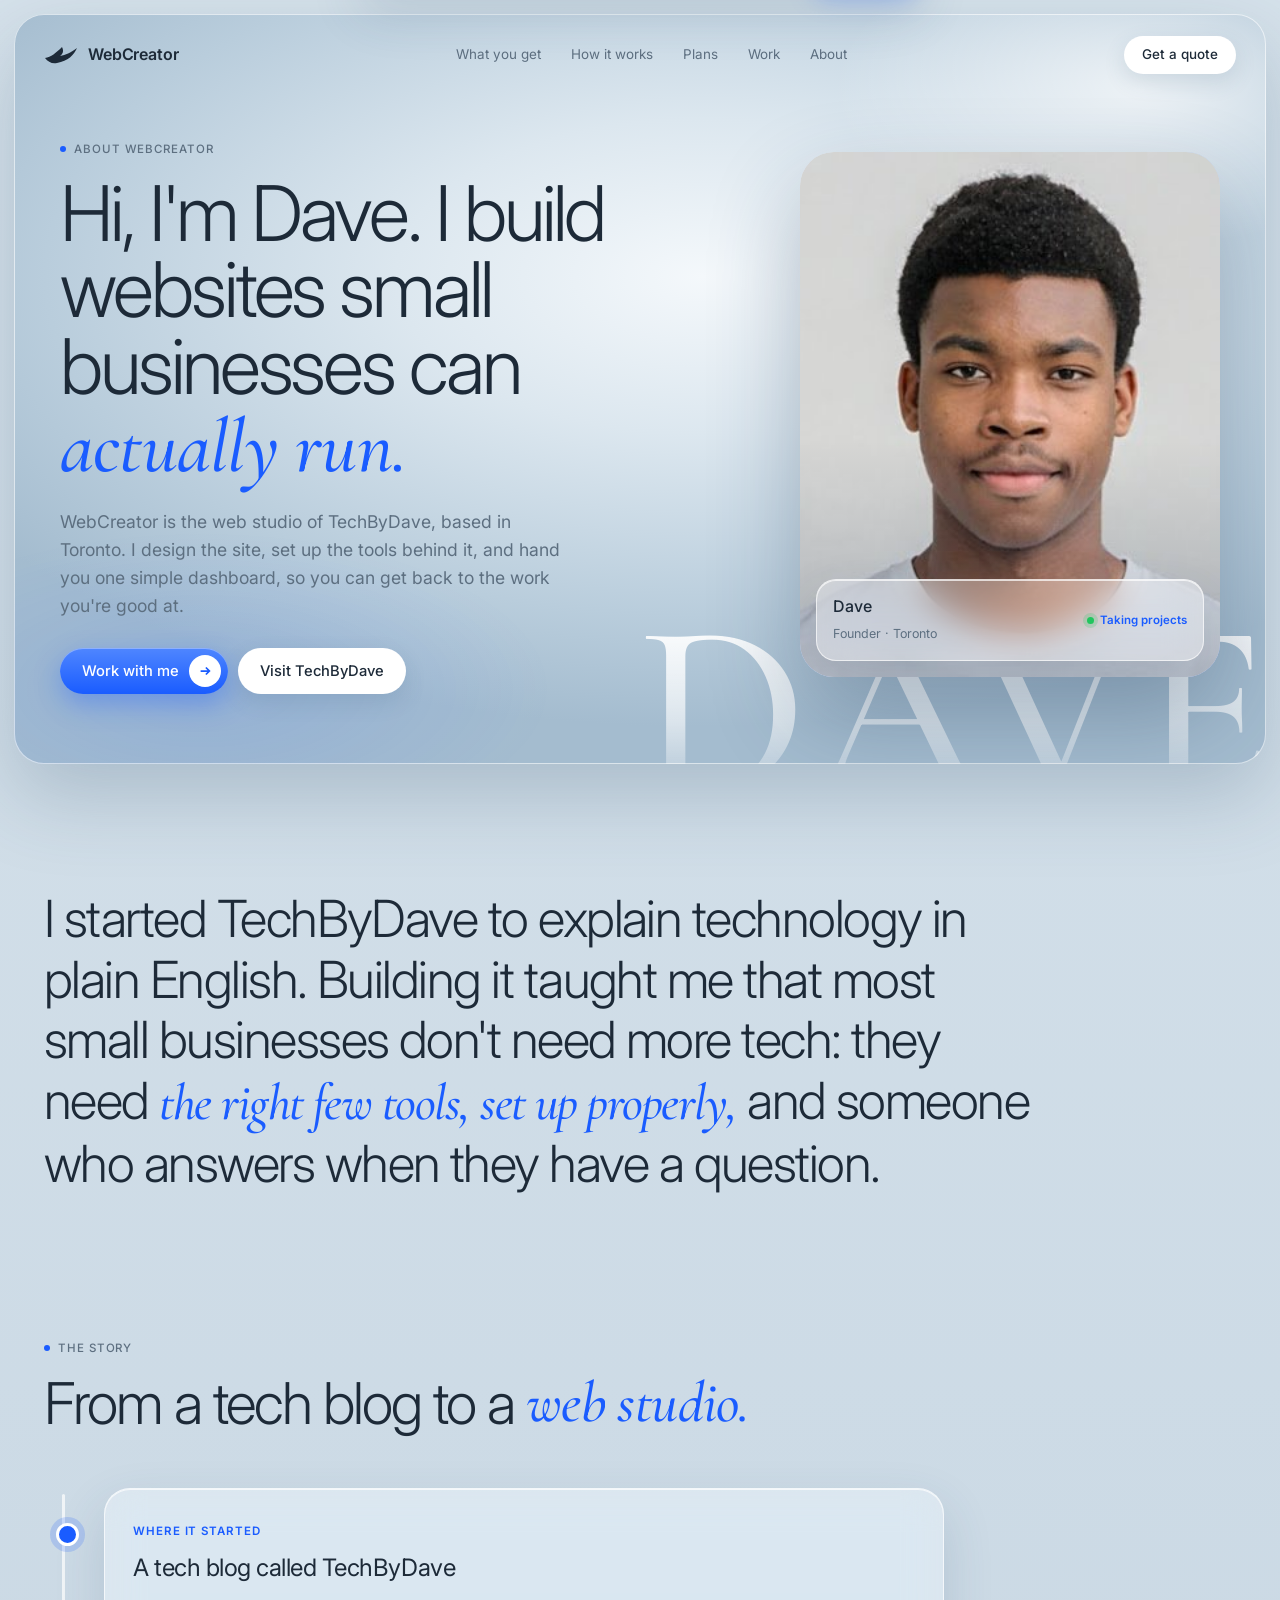
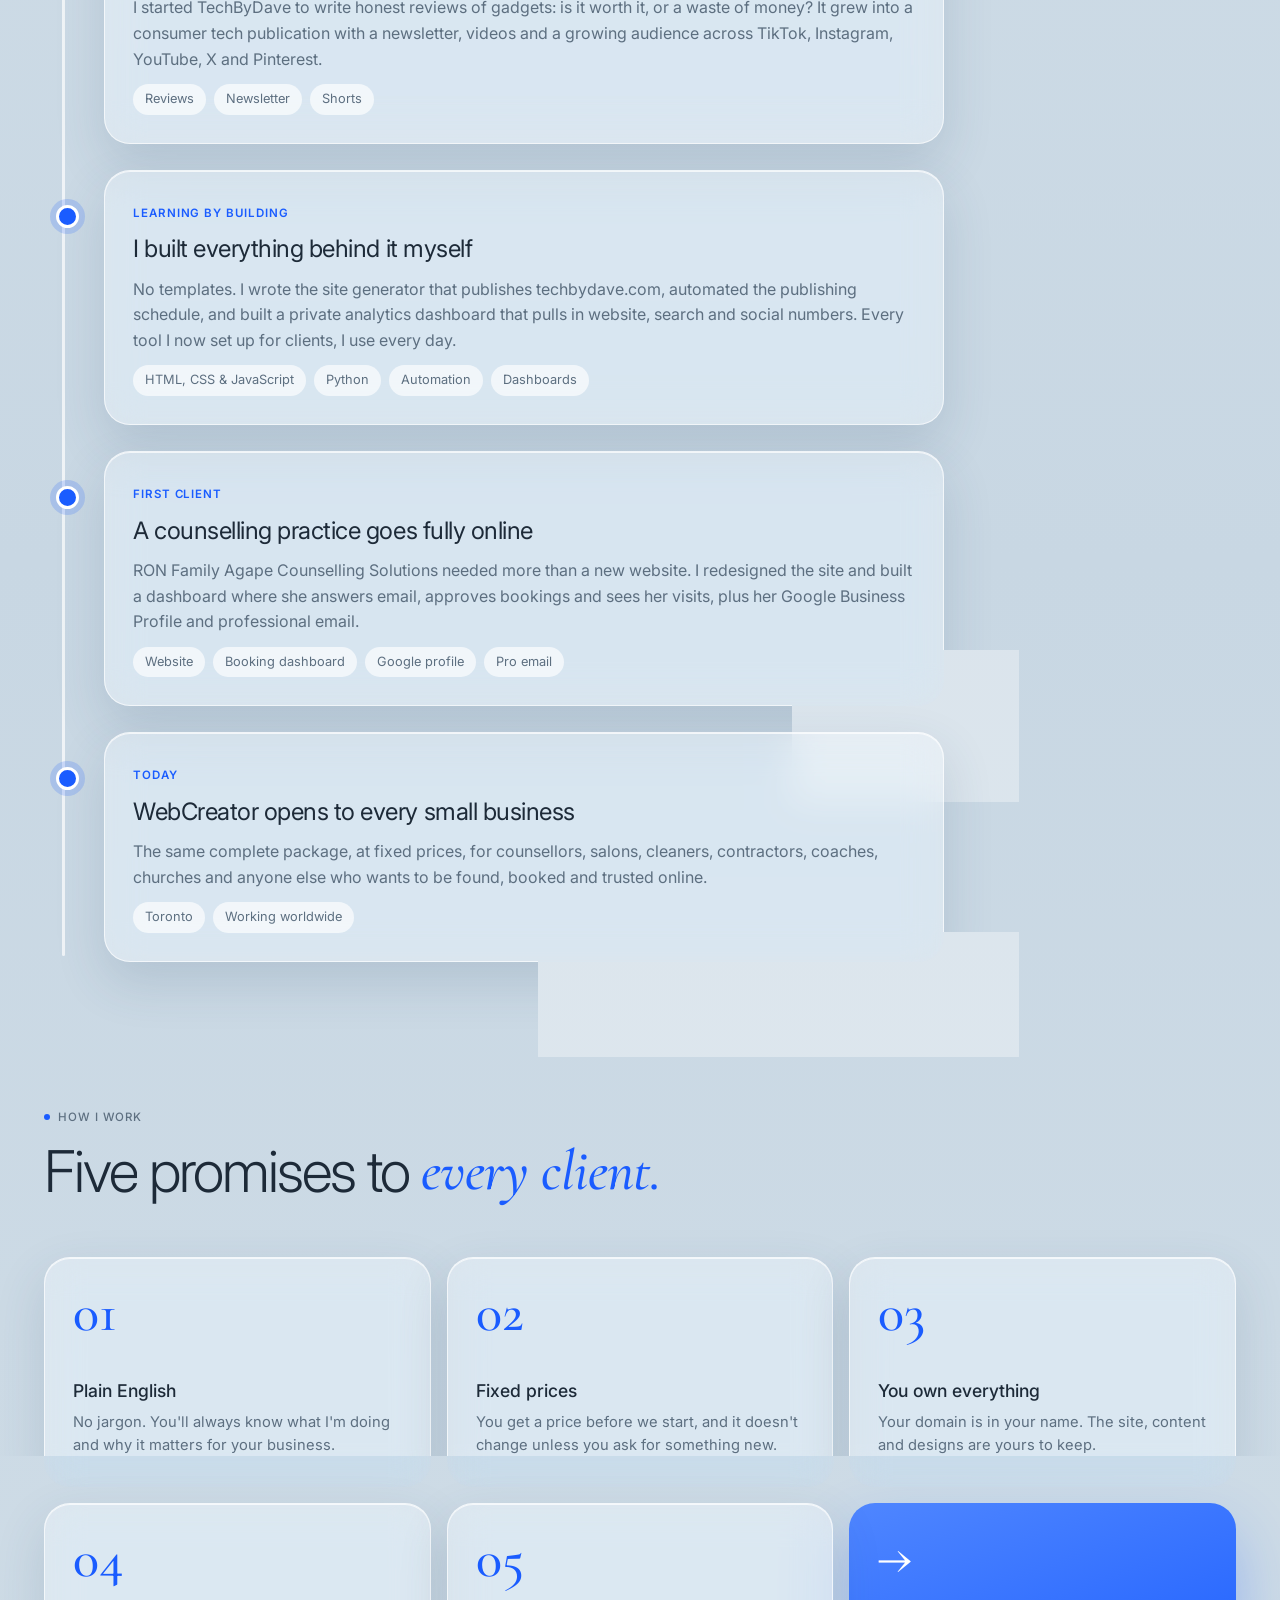
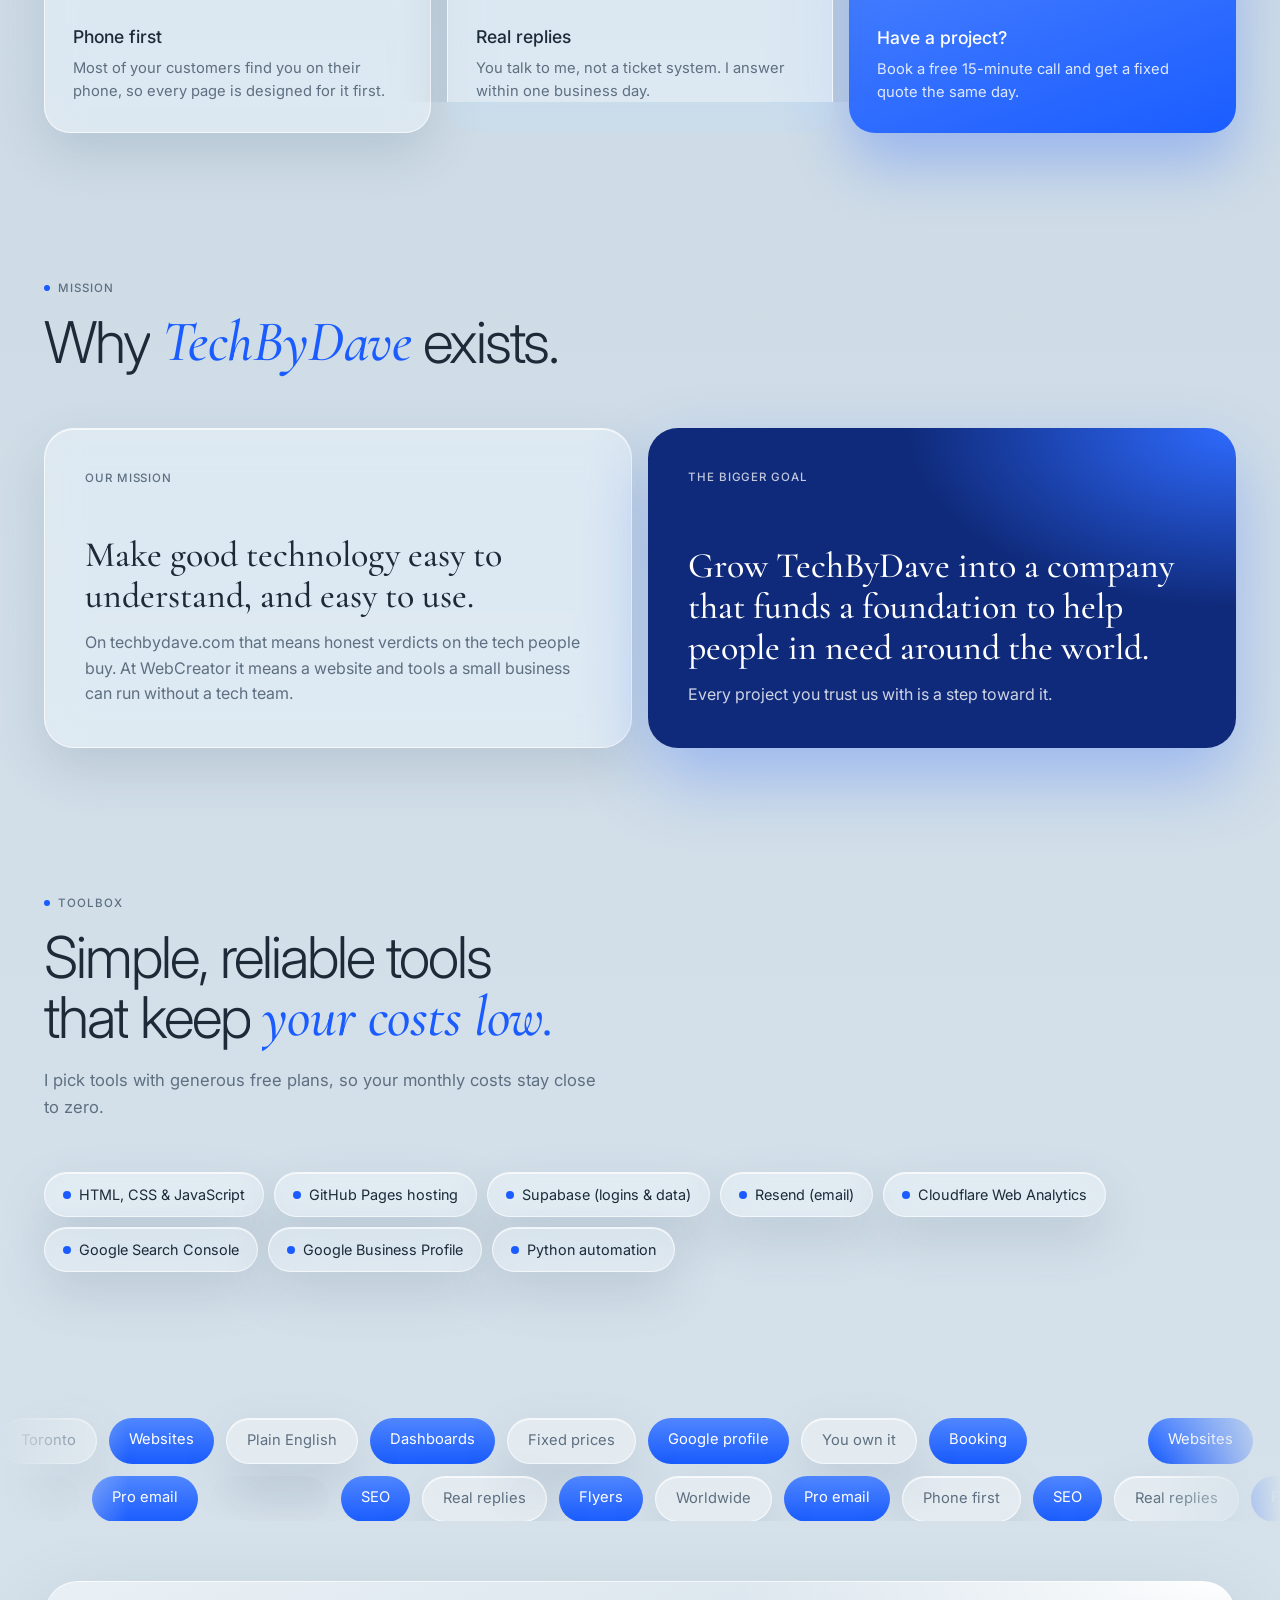
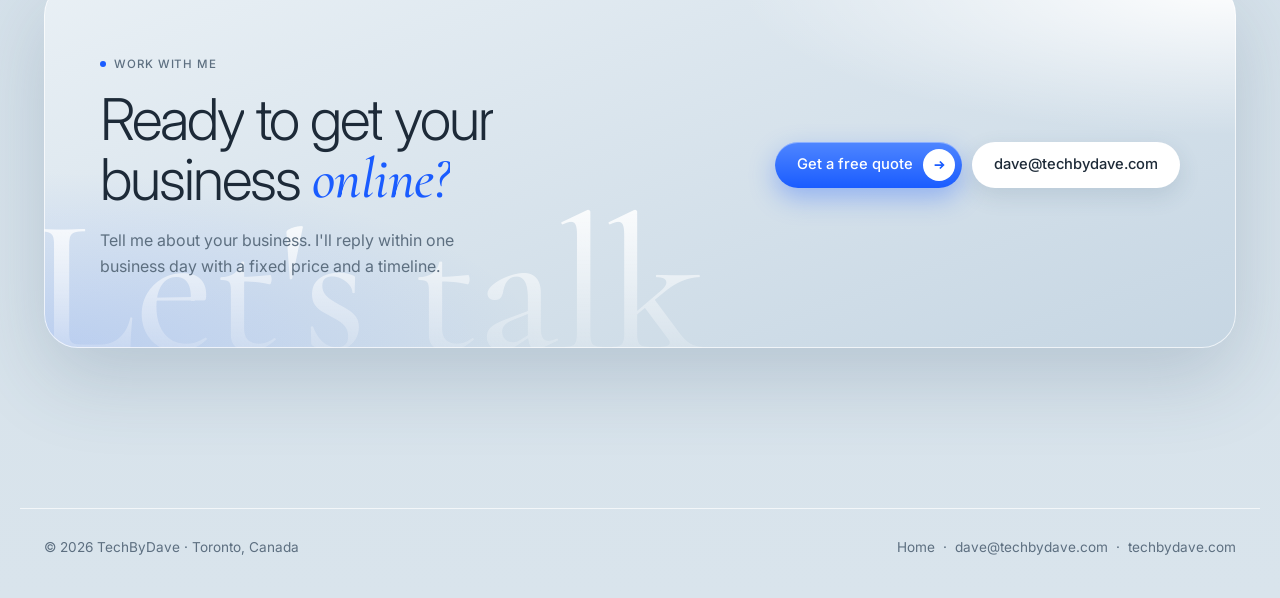
==== commit 0d9f932d: "About page: add Dave's photo, name the blog TechByDave from the start Co-Authored-By: Claude Opus 5." ====
--- a/about.html
+++ b/about.html
@@ -48,8 +48,7 @@
     </div>
     <figure class="portrait floaty reveal-up" style="transition-delay:.3s">
       <div class="ph" aria-hidden="true">D</div>
-      <!-- Add your photo as images/dave.jpg (portrait, about 800x1000) and it appears here automatically. -->
-      <img src="images/dave.jpg" alt="Dave, founder of WebCreator by TechByDave" onerror="this.remove()">
+            <img src="images/dave.jpg" alt="Dave, founder of WebCreator by TechByDave" onerror="this.remove()">
       <figcaption class="tag glass"><span><b>Dave</b><small>Founder · Toronto</small></span><span class="live">Taking projects</span></figcaption>
     </figure>
   </div>
@@ -65,8 +64,8 @@
     <div class="line" aria-hidden="true"><i></i></div>
     <article class="chap glass rv">
       <span class="k">Where it started</span>
-      <h3>A tech blog called Tech Trek</h3>
-      <p>I started writing honest reviews of gadgets: is it worth it, or a waste of money? The blog became TechByDave, a consumer tech publication with a newsletter, videos and a growing audience across TikTok, Instagram, YouTube, X and Pinterest.</p>
+      <h3>A tech blog called TechByDave</h3>
+      <p>I started TechByDave to write honest reviews of gadgets: is it worth it, or a waste of money? It grew into a consumer tech publication with a newsletter, videos and a growing audience across TikTok, Instagram, YouTube, X and Pinterest.</p>
       <ul><li>Reviews</li><li>Newsletter</li><li>Shorts</li></ul>
     </article>
     <article class="chap glass rv">
--- a/assets/site.css
+++ b/assets/site.css
@@ -474,4 +474,7 @@
 .contact.cta-row{grid-template-columns:1fr auto;align-items:center}
 @media(max-width:860px){.contact.cta-row{grid-template-columns:1fr}}
 .about .word{left:auto;right:-1%;text-align:right;bottom:-9%;font-size:clamp(5rem,19vw,17rem)}
-@media(max-width:900px){.about .word{right:auto;left:0;text-align:center;bottom:auto;top:62%}}
+@media(max-width:900px){.about .word{display:none}}
+.portrait img{object-position:50% 22%}
+.portrait .ph{z-index:0}.portrait img{z-index:1}.portrait .tag{z-index:2}
+.portrait::after{content:"";position:absolute;inset:0;z-index:1;pointer-events:none;background:linear-gradient(180deg,transparent 55%,rgba(20,40,70,.25))}
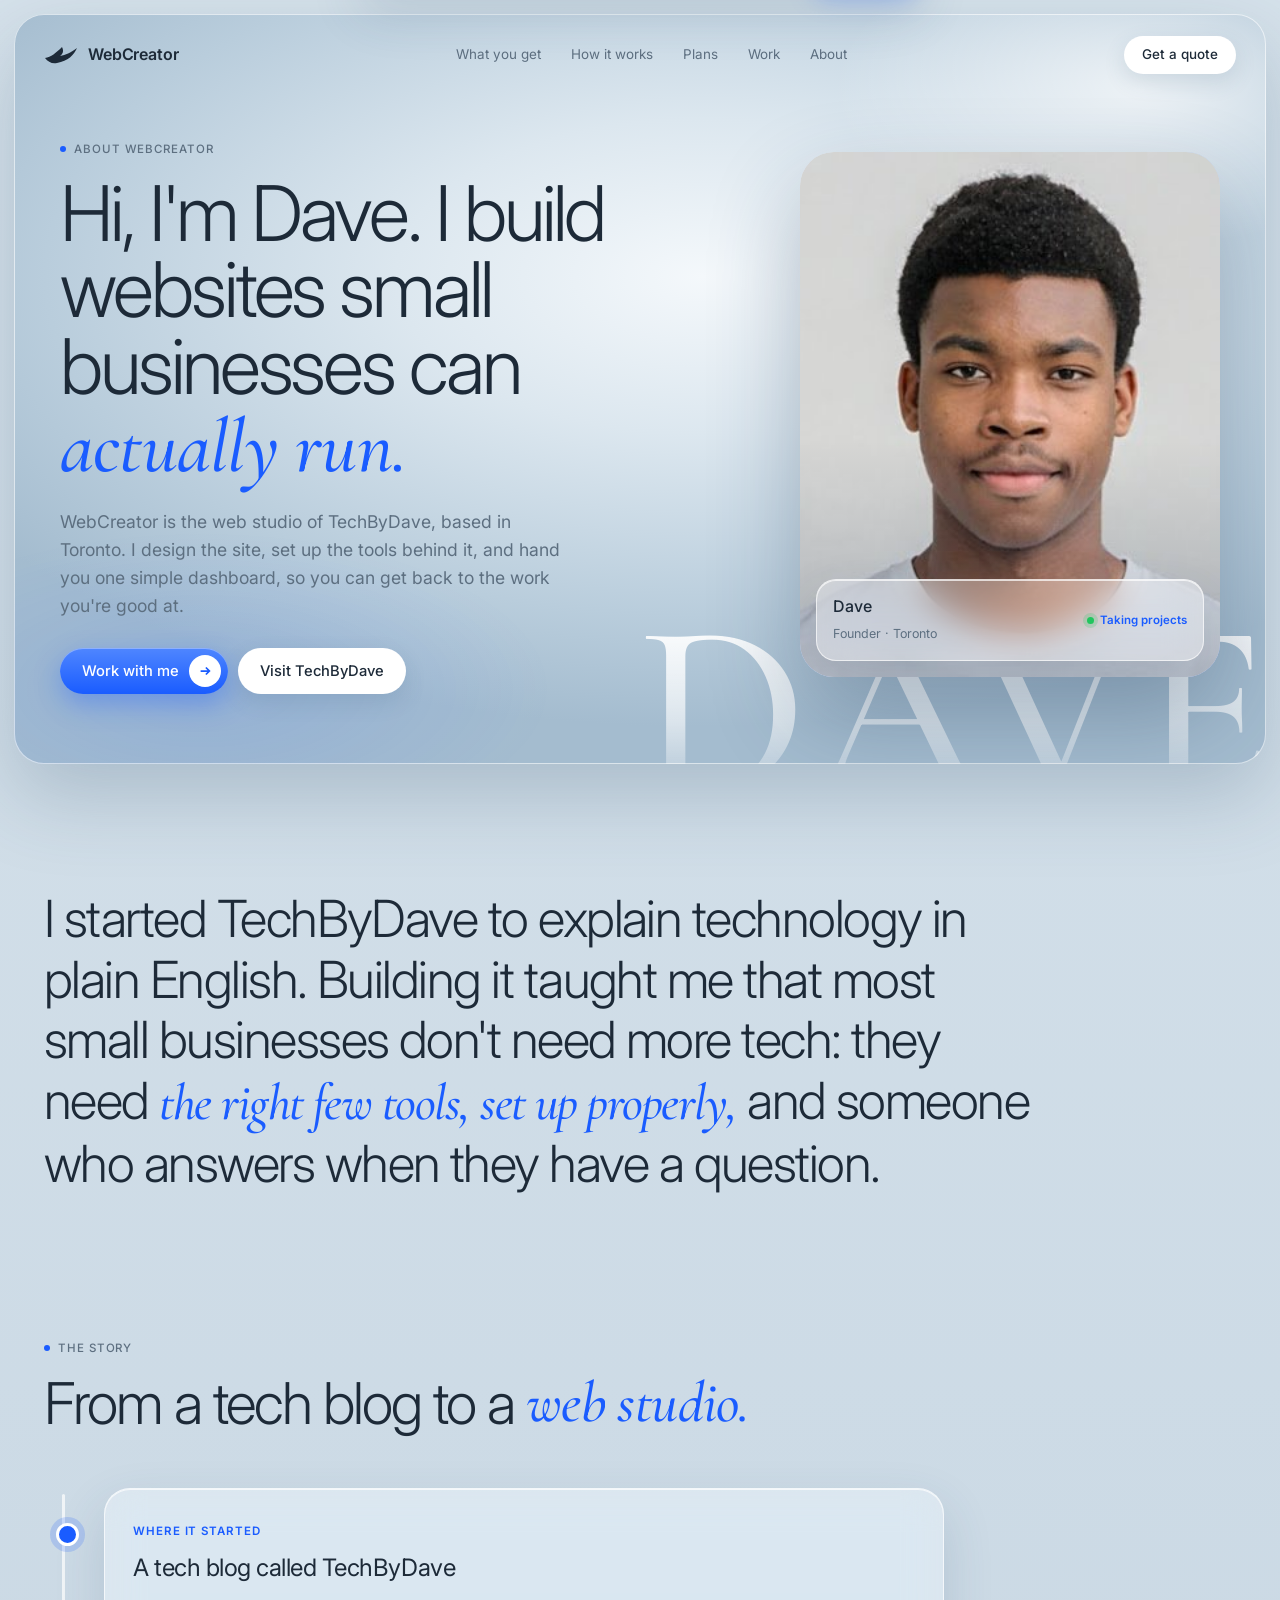
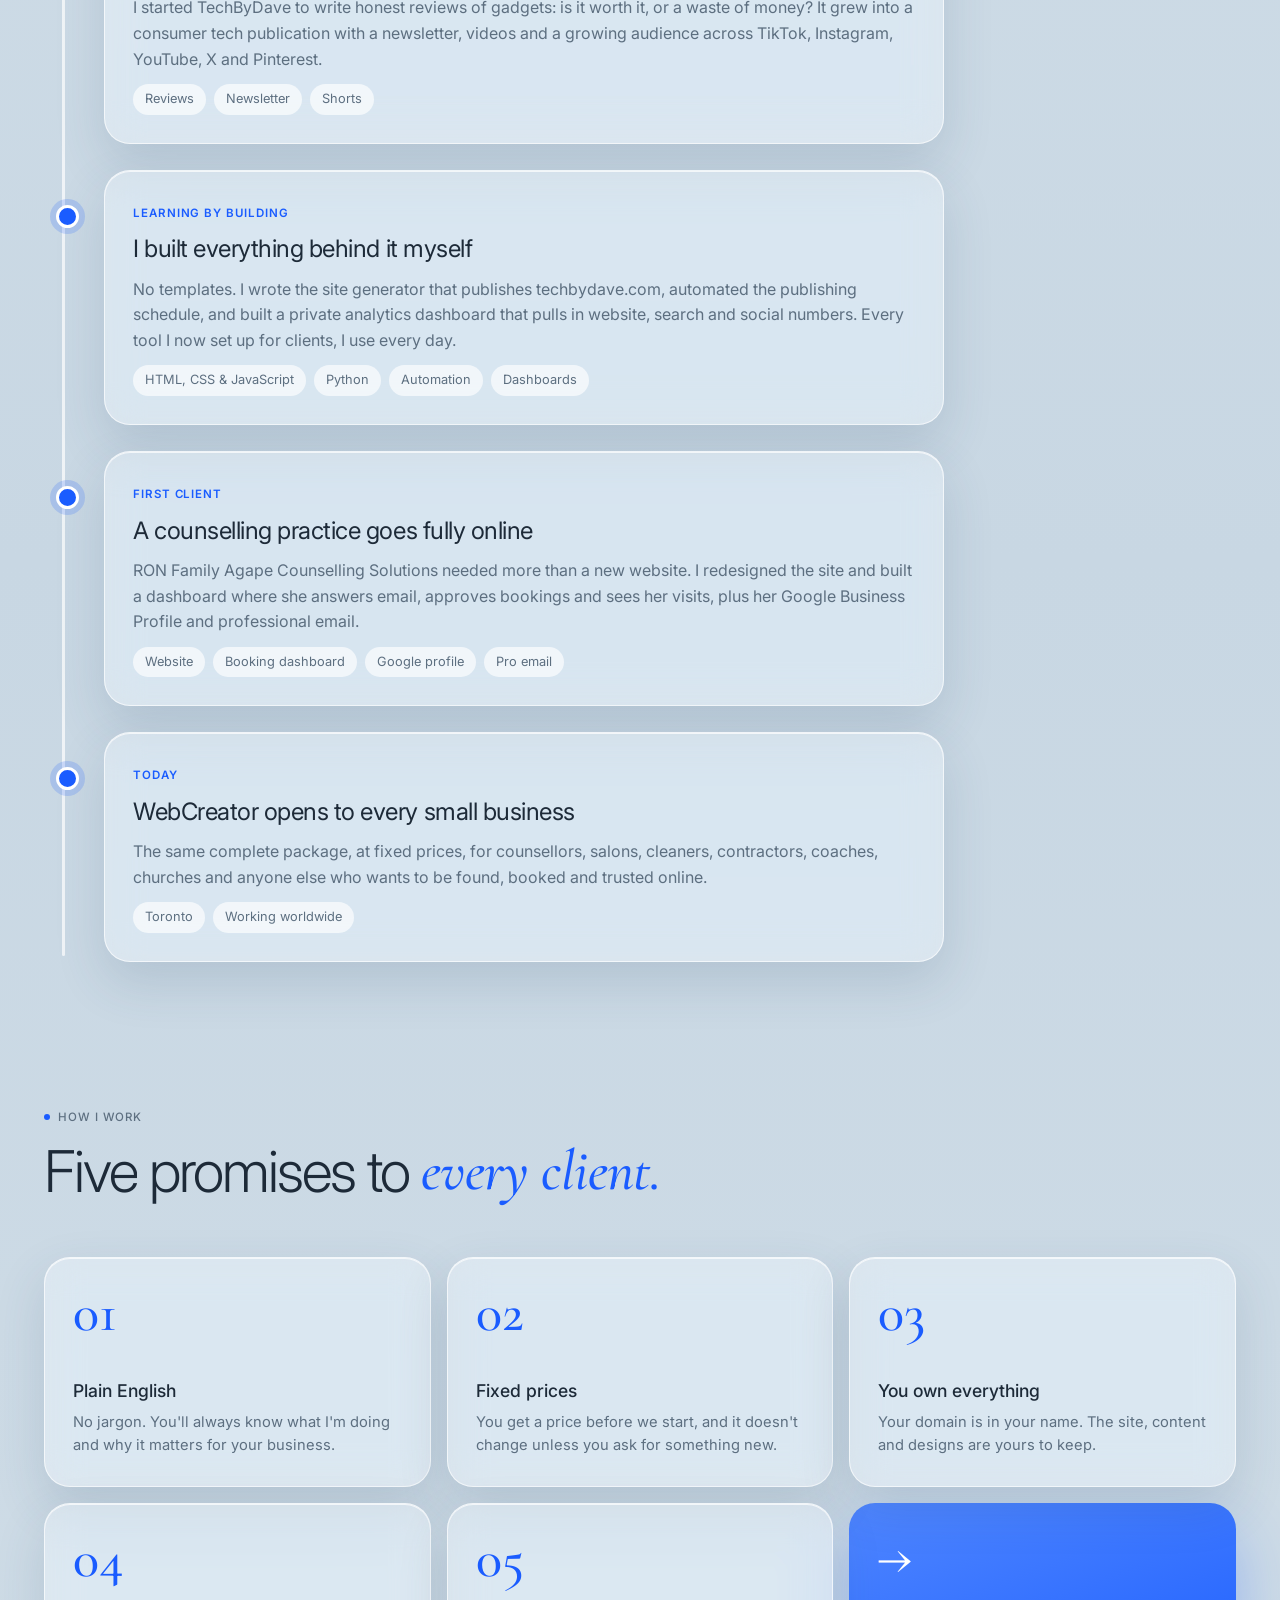
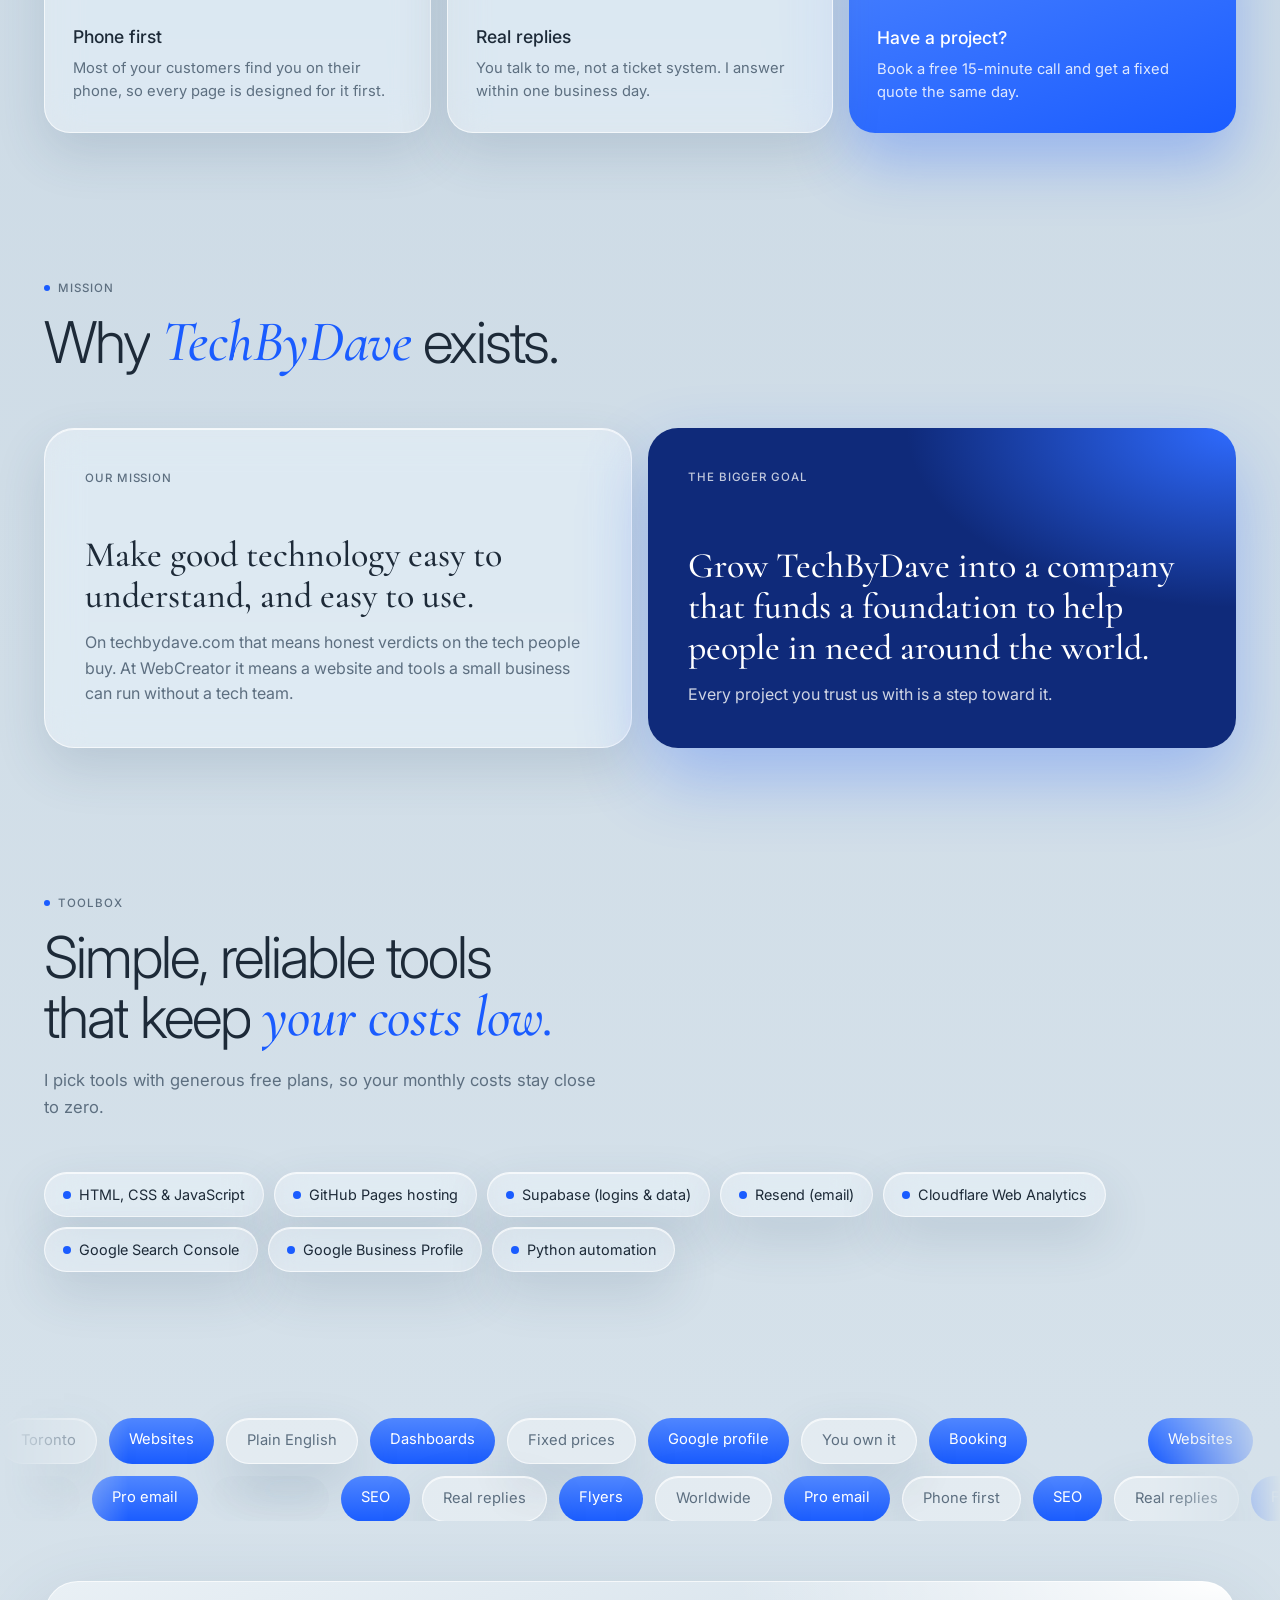
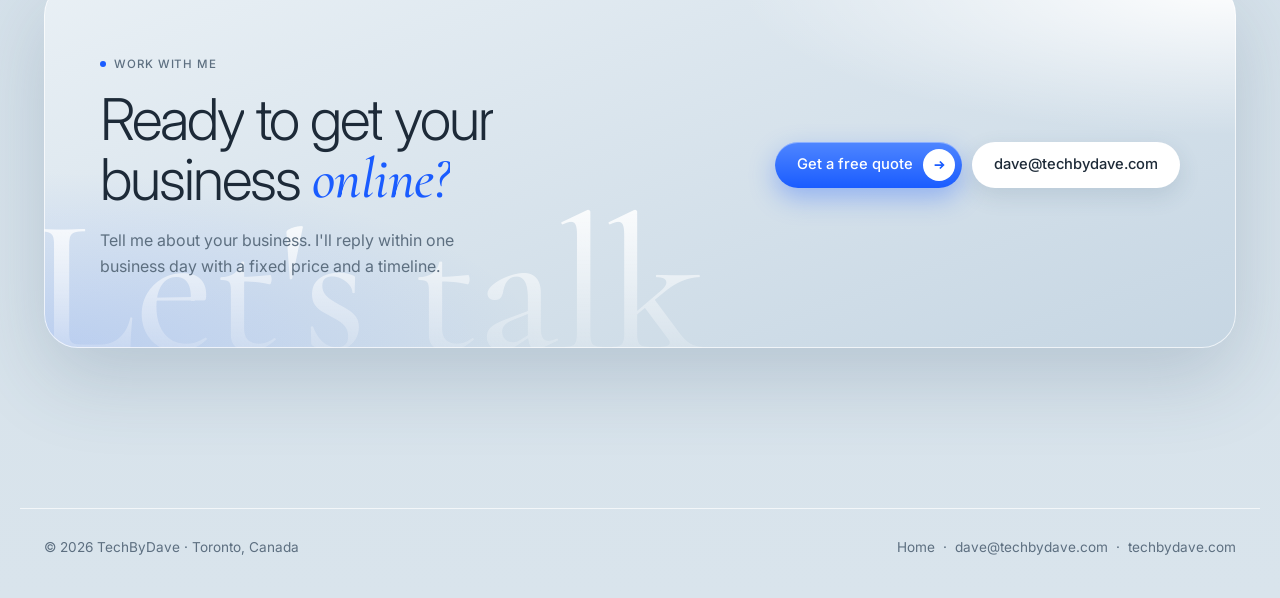
==== commit a7ad3283: "Add favicon, app icons and web manifest from the WebCreator swoosh Co-Authored-By: Claude Opus 5.5 <" ====
--- a/about.html
+++ b/about.html
@@ -10,6 +10,10 @@
 <meta property="og:description" content="The studio and the founder behind WebCreator: websites, dashboards and Google profiles for small businesses.">
 <meta property="og:url" content="https://webcreator.techbydave.com/about.html">
 <meta property="og:type" content="website">
+<link rel="icon" href="favicon.svg" type="image/svg+xml">
+<link rel="icon" href="favicon.ico" sizes="any">
+<link rel="apple-touch-icon" href="apple-touch-icon.png">
+<link rel="manifest" href="site.webmanifest">
 <meta name="theme-color" content="#c9d9e5">
 <link rel="preconnect" href="https://fonts.googleapis.com">
 <link rel="preconnect" href="https://fonts.gstatic.com" crossorigin>
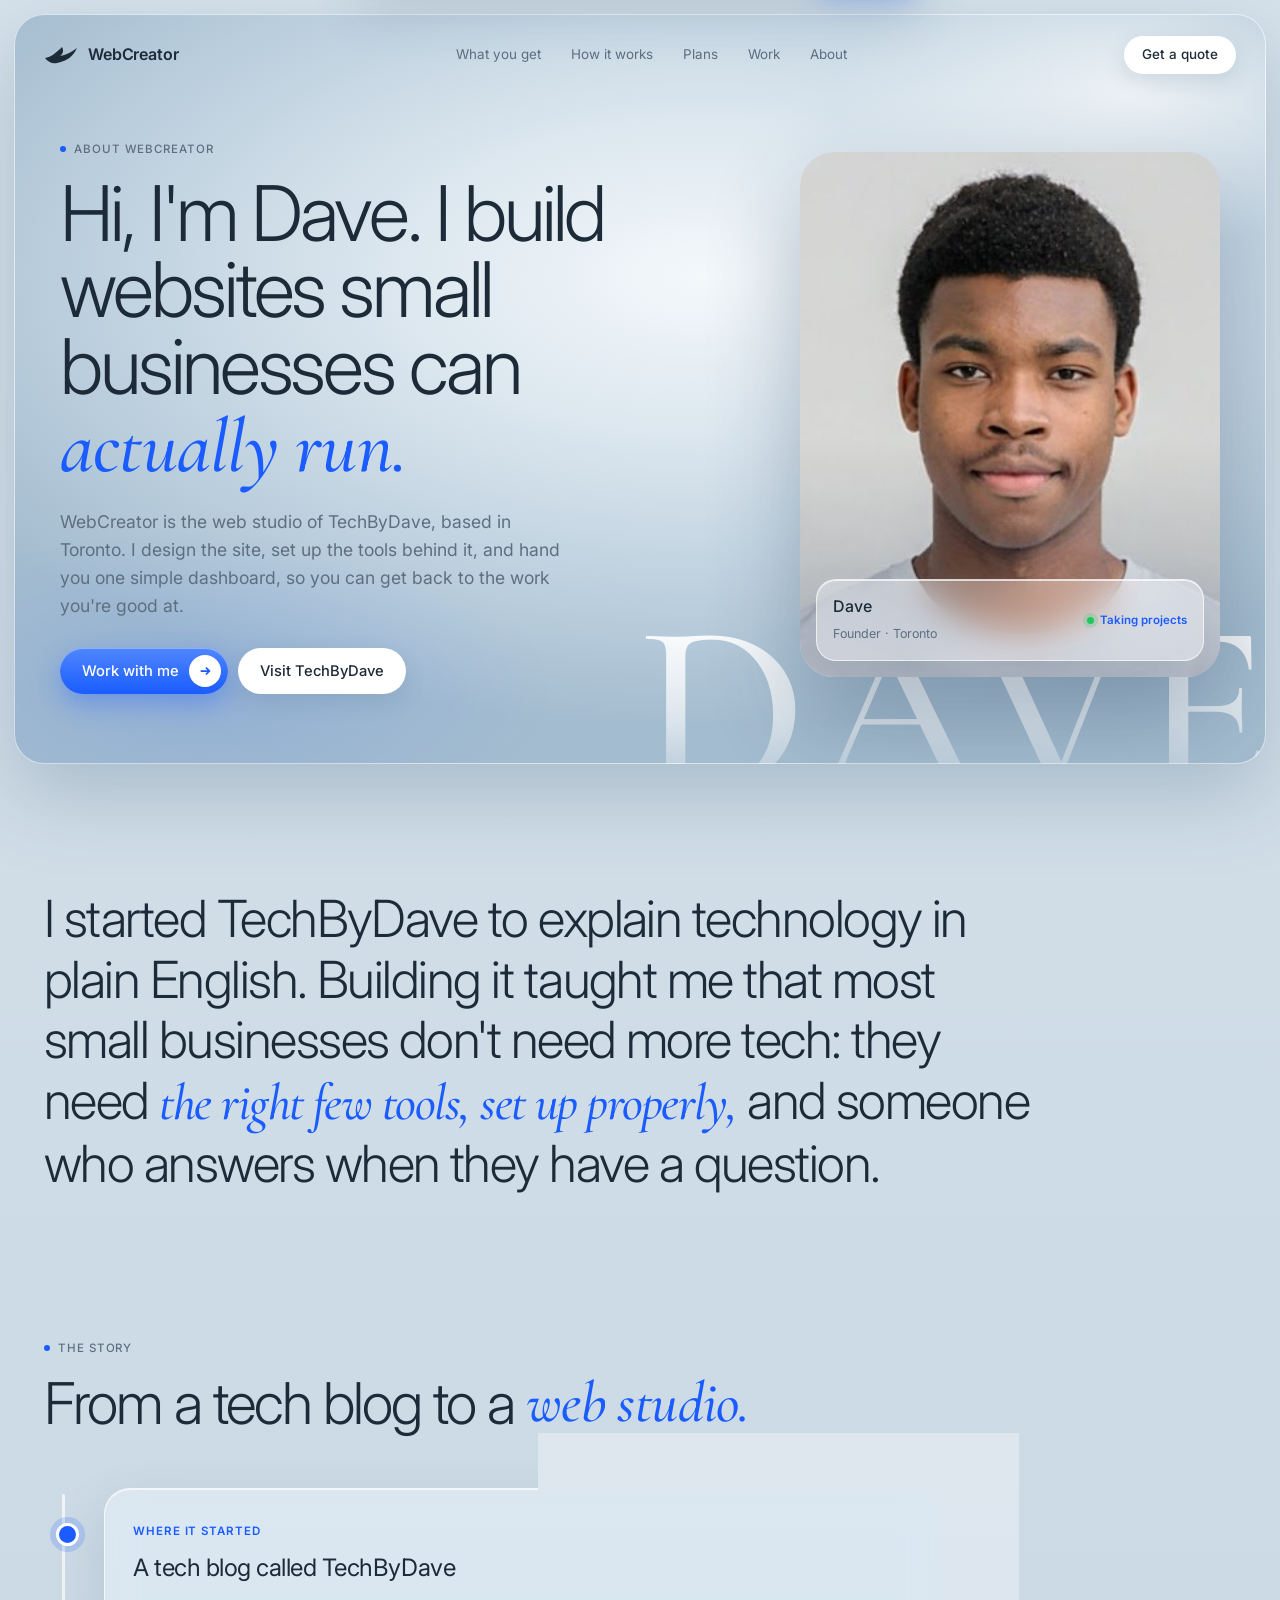
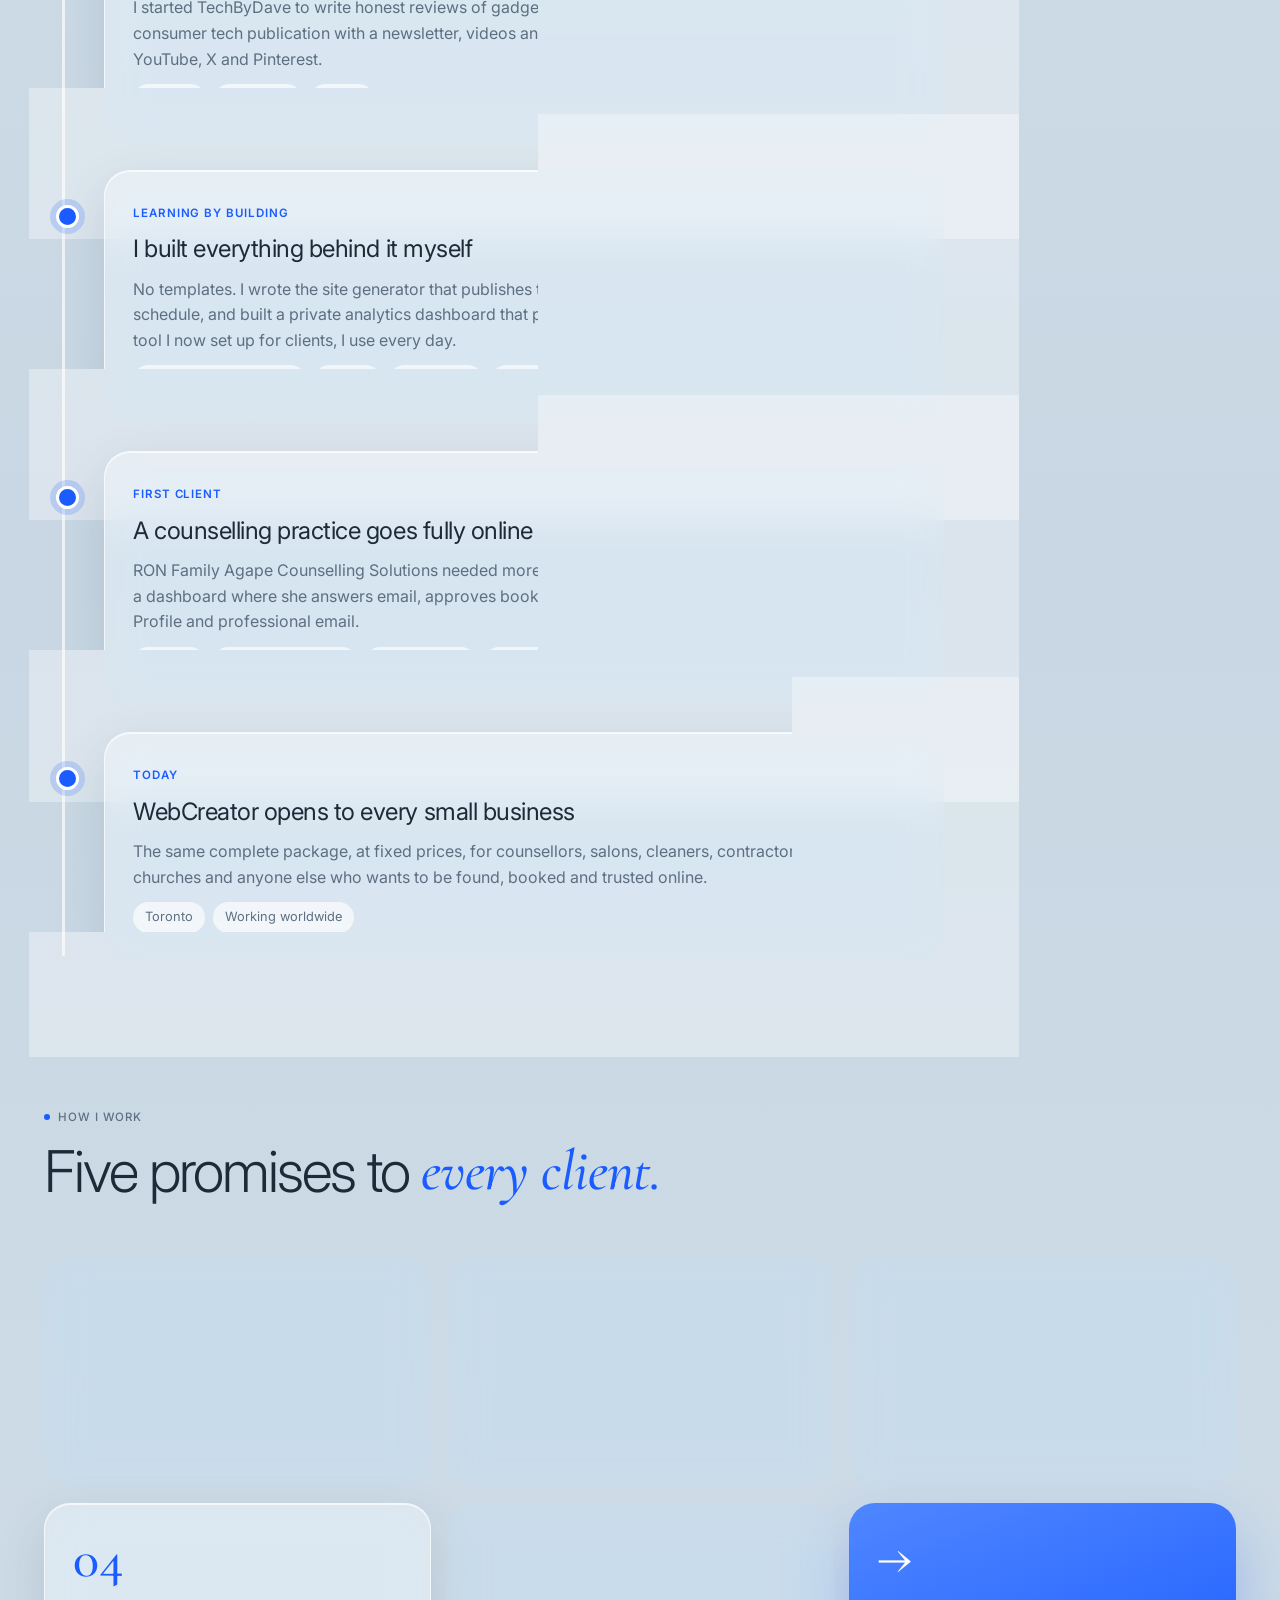
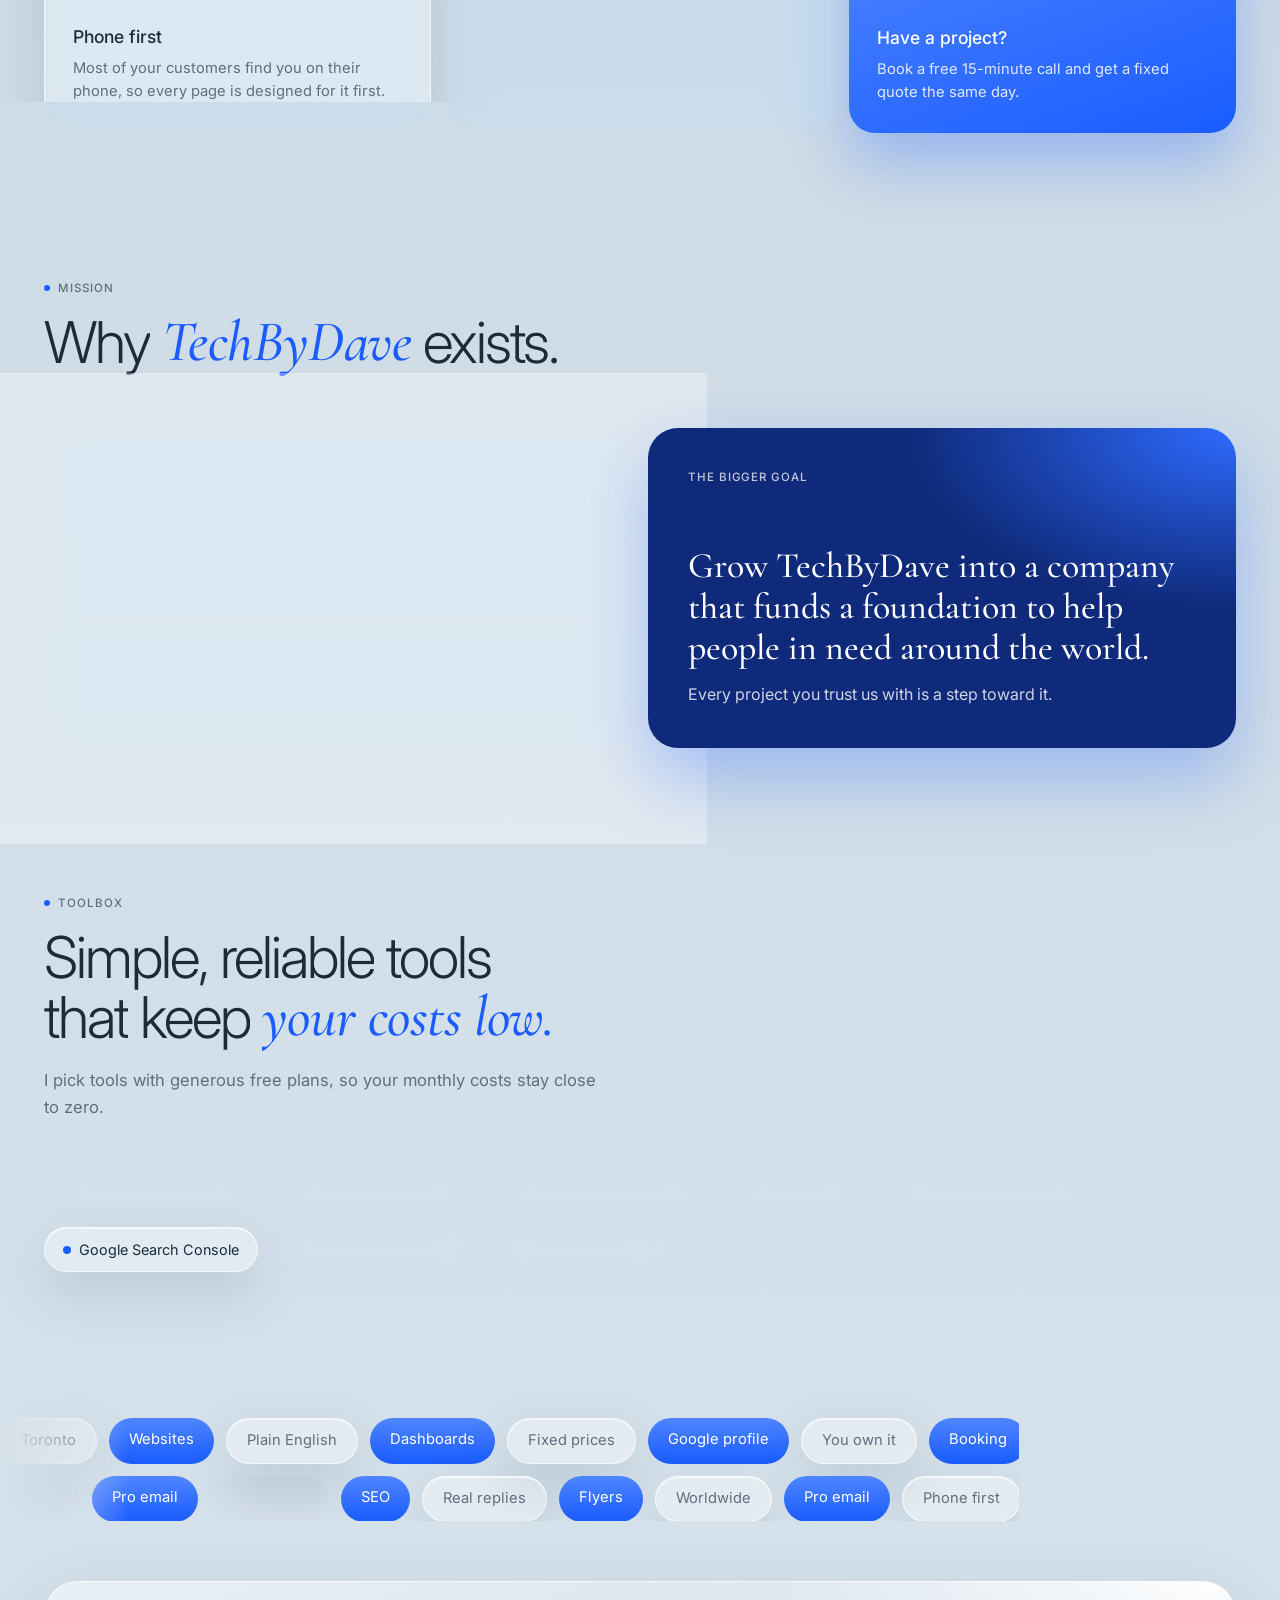
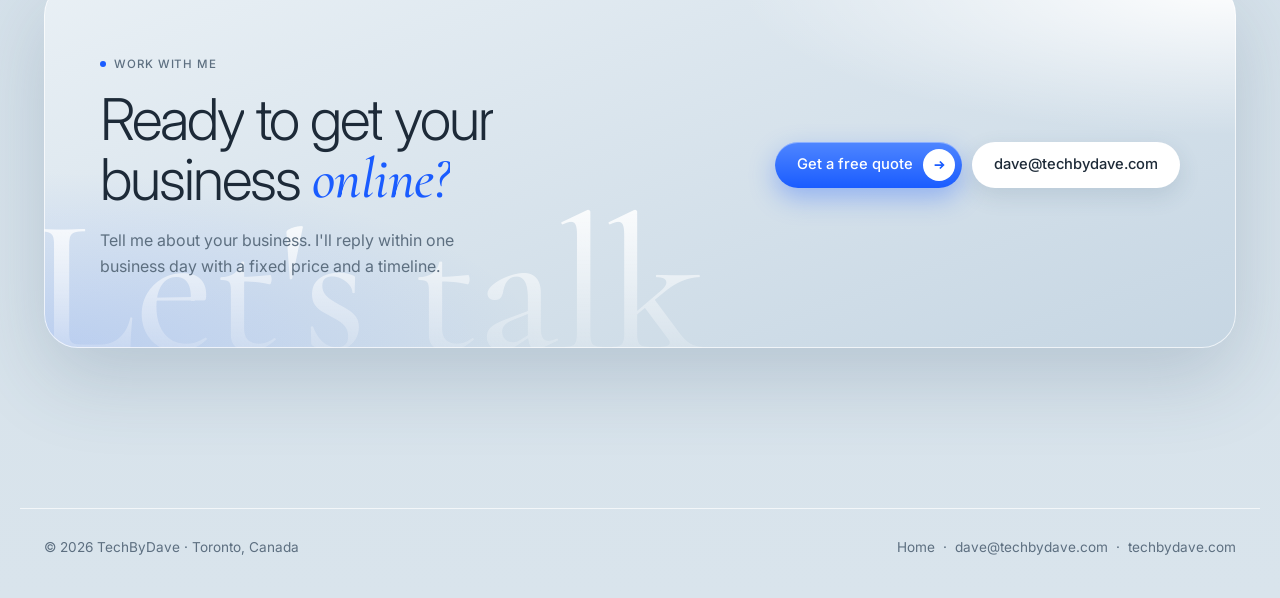
==== commit c07c8d13: "Floating nav: one line, shorter labels, hide extras on narrow screens Co-Authored-By: Claude Opus 5." ====
--- a/about.html
+++ b/about.html
@@ -27,7 +27,7 @@
 <div class="progress" aria-hidden="true"></div>
 <nav class="pnav glass" aria-label="Page">
   <a class="brand" href="index.html"><svg viewBox="0 0 34 20" aria-hidden="true"><path d="M1 13c6-1 11-5 17-11 2 4 1 7-2 9 6-1 10-3 17-8-3 7-9 13-20 15-5 1-9-1-12-5z" fill="#1d2a38"/></svg>WebCreator</a>
-  <a class="l" href="#story">Story</a><a class="l" href="#values">How I work</a><a class="l" href="#mission">Mission</a><a class="l" href="index.html#plans">Plans</a>
+  <a class="l" href="#story">Story</a><a class="l" href="#values">Promises</a><a class="l" href="#mission" data-opt>Mission</a><a class="l" href="index.html#plans">Plans</a>
   <a class="btn btn-blue" href="index.html#contact" style="padding:0 16px">Get a quote</a>
 </nav>
 
--- a/assets/site.css
+++ b/assets/site.css
@@ -478,3 +478,8 @@
 .portrait img{object-position:50% 22%}
 .portrait .ph{z-index:0}.portrait img{z-index:1}.portrait .tag{z-index:2}
 .portrait::after{content:"";position:absolute;inset:0;z-index:1;pointer-events:none;background:linear-gradient(180deg,transparent 55%,rgba(20,40,70,.25))}
+/* floating nav: always one tidy line */
+.pnav{flex-wrap:nowrap;white-space:nowrap;max-width:calc(100vw - 28px)}
+.pnav a.l,.pnav .brand,.pnav .btn,.nav ul a{white-space:nowrap}
+.pnav a.l{line-height:1;padding:10px 14px}
+@media(max-width:1040px){.pnav a.l[data-opt]{display:none}}
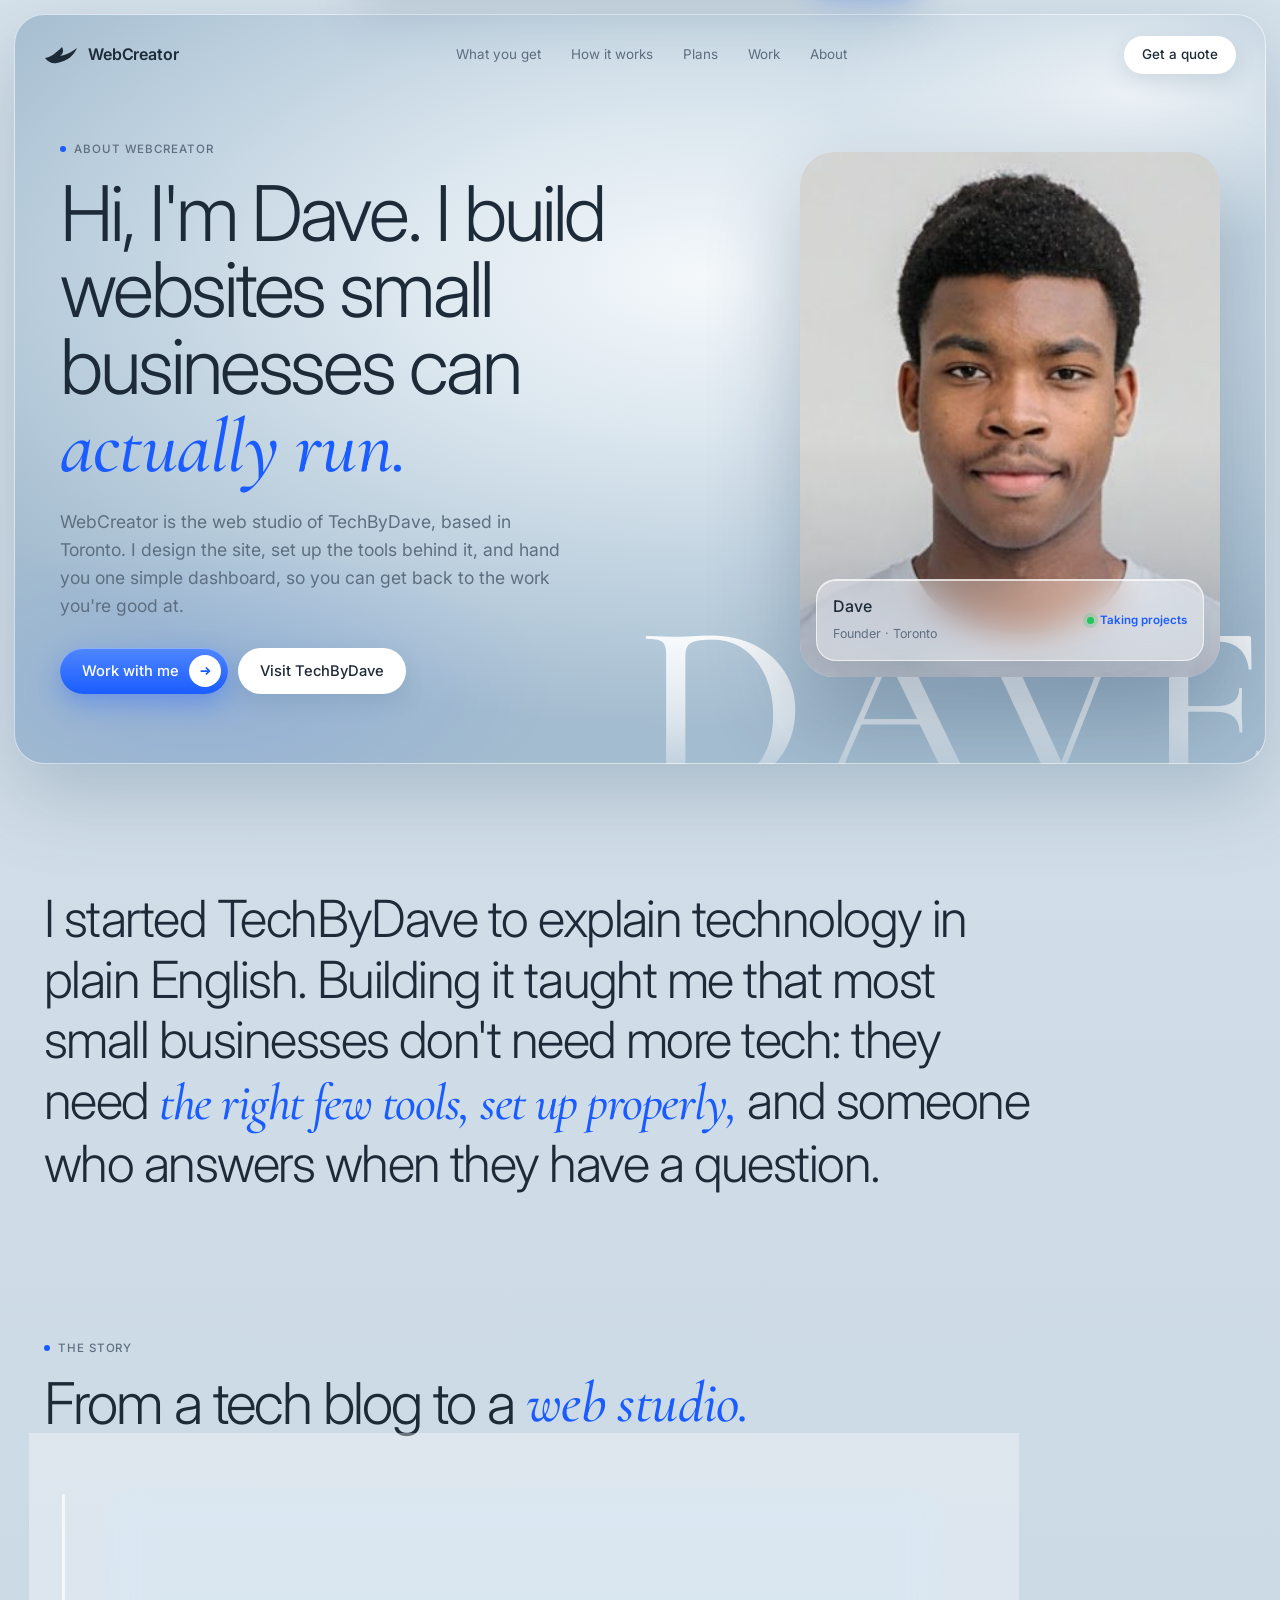
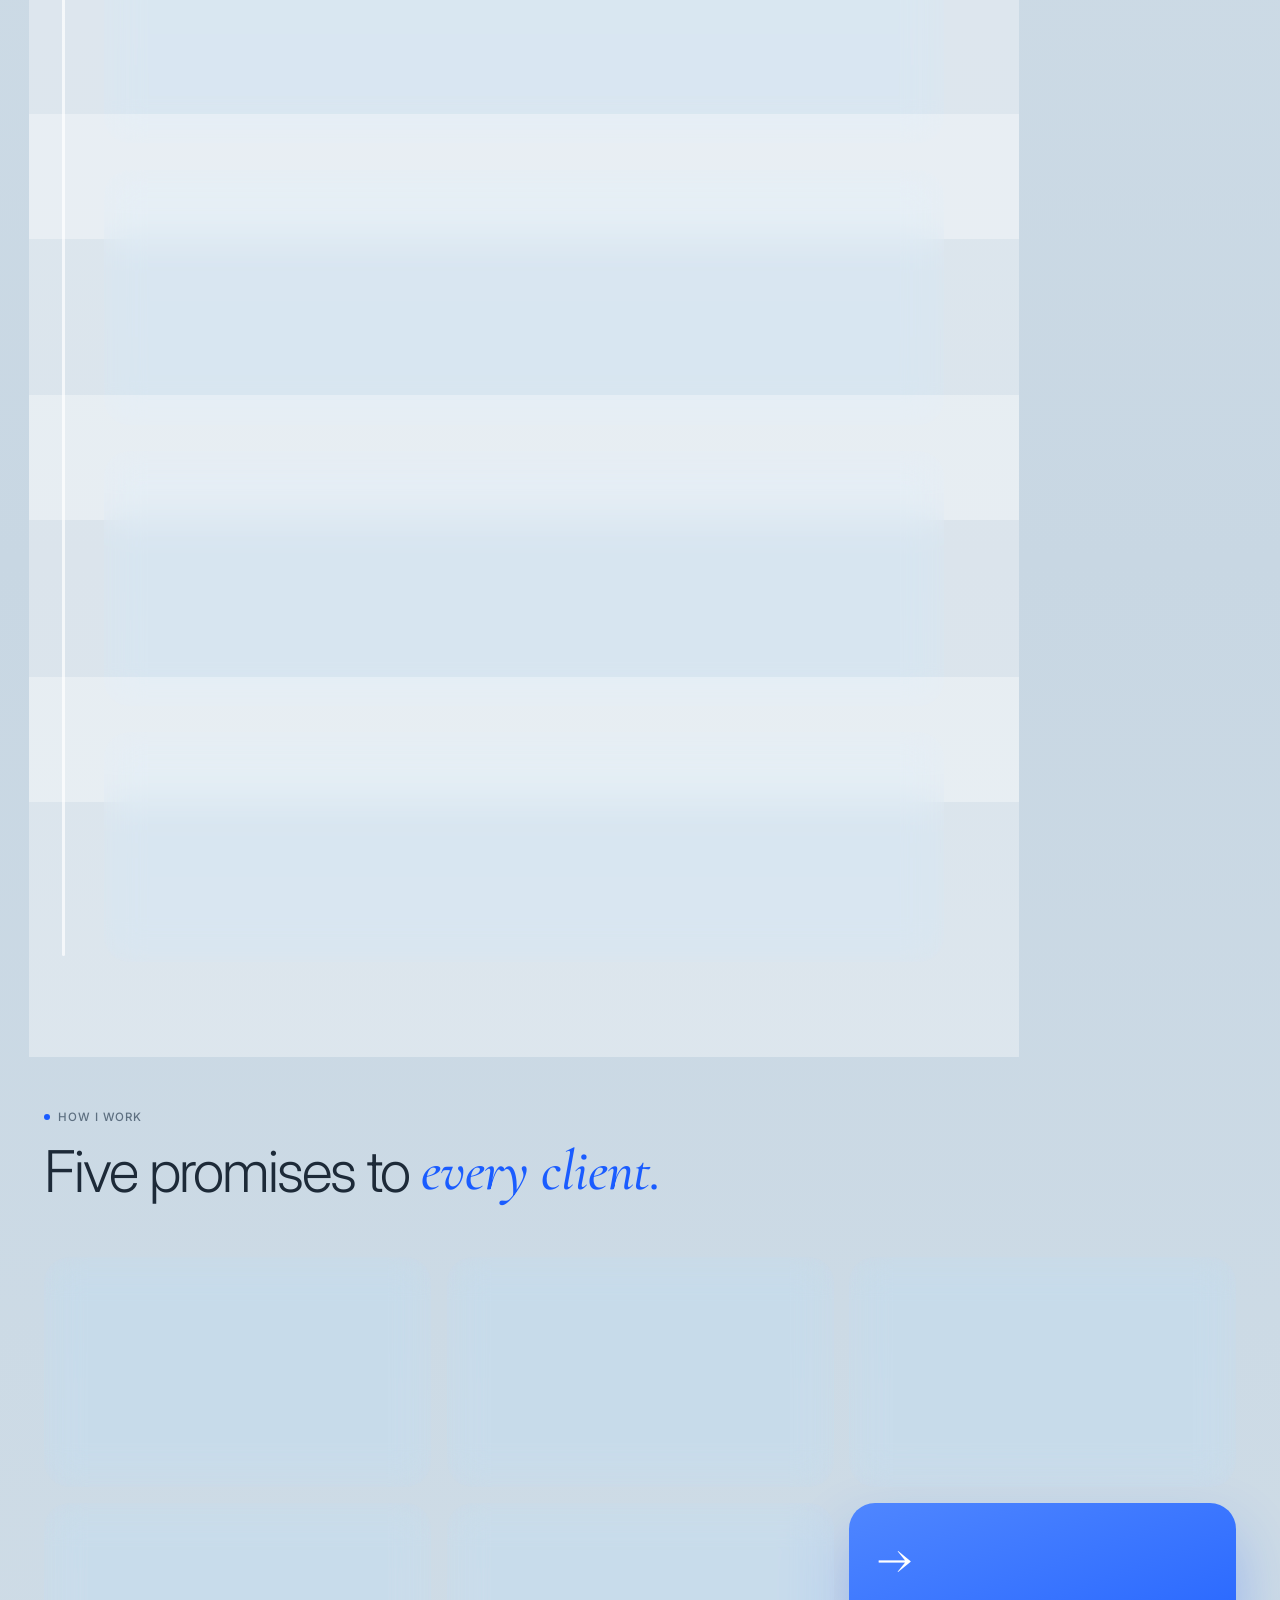
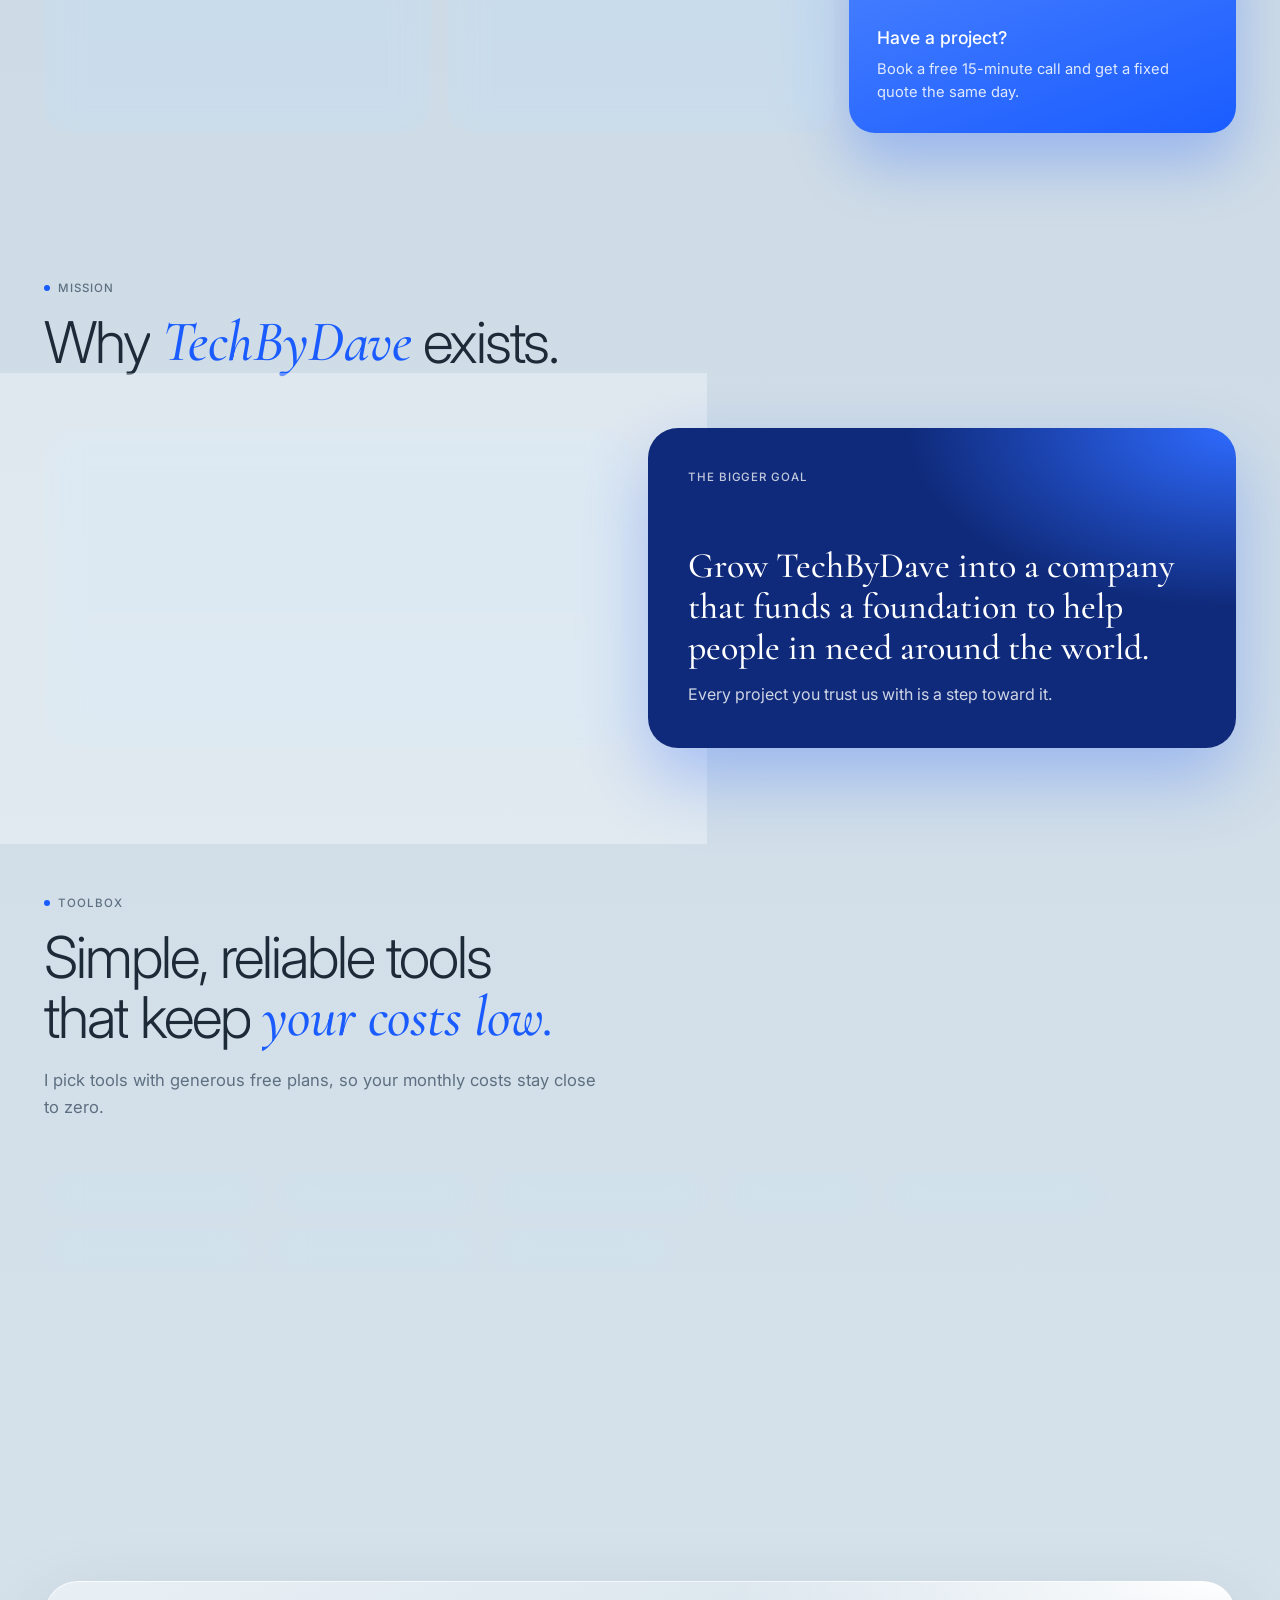
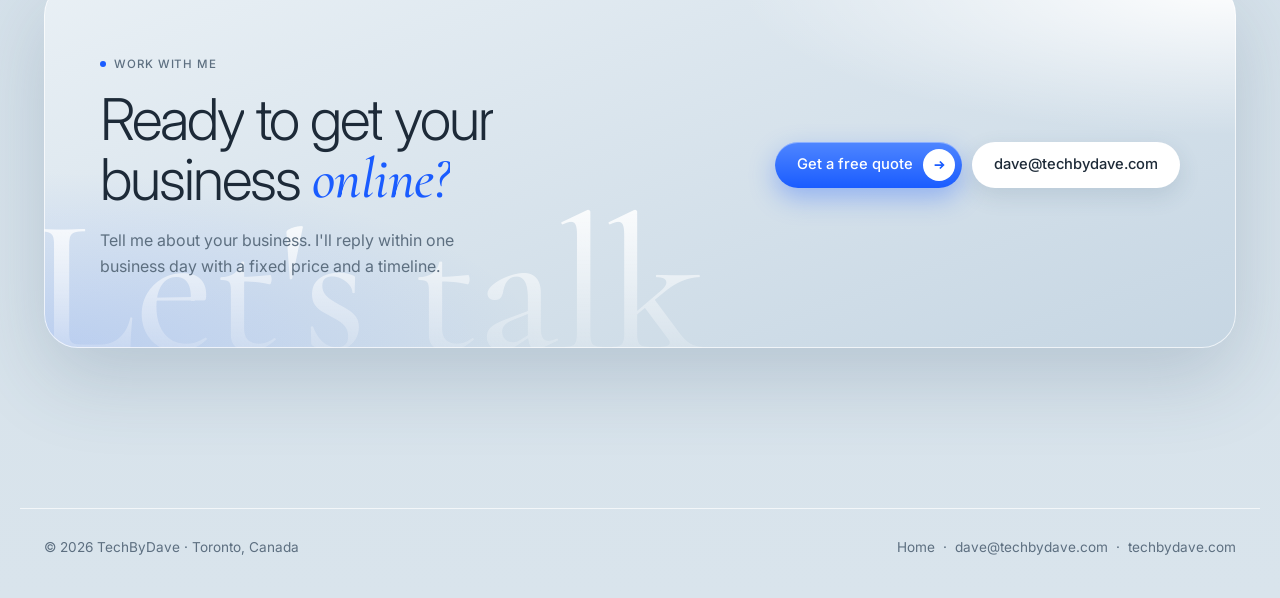
==== commit 91813777: "SEO: Toronto small-business title and description, richer business schema, link preview image, sitem" ====
--- a/about.html
+++ b/about.html
@@ -10,6 +10,8 @@
 <meta property="og:description" content="The studio and the founder behind WebCreator: websites, dashboards and Google profiles for small businesses.">
 <meta property="og:url" content="https://webcreator.techbydave.com/about.html">
 <meta property="og:type" content="website">
+<meta property="og:image" content="https://webcreator.techbydave.com/images/og.jpg">
+<meta name="twitter:card" content="summary_large_image">
 <link rel="icon" href="favicon.svg" type="image/svg+xml">
 <link rel="icon" href="favicon.ico" sizes="any">
 <link rel="apple-touch-icon" href="apple-touch-icon.png">
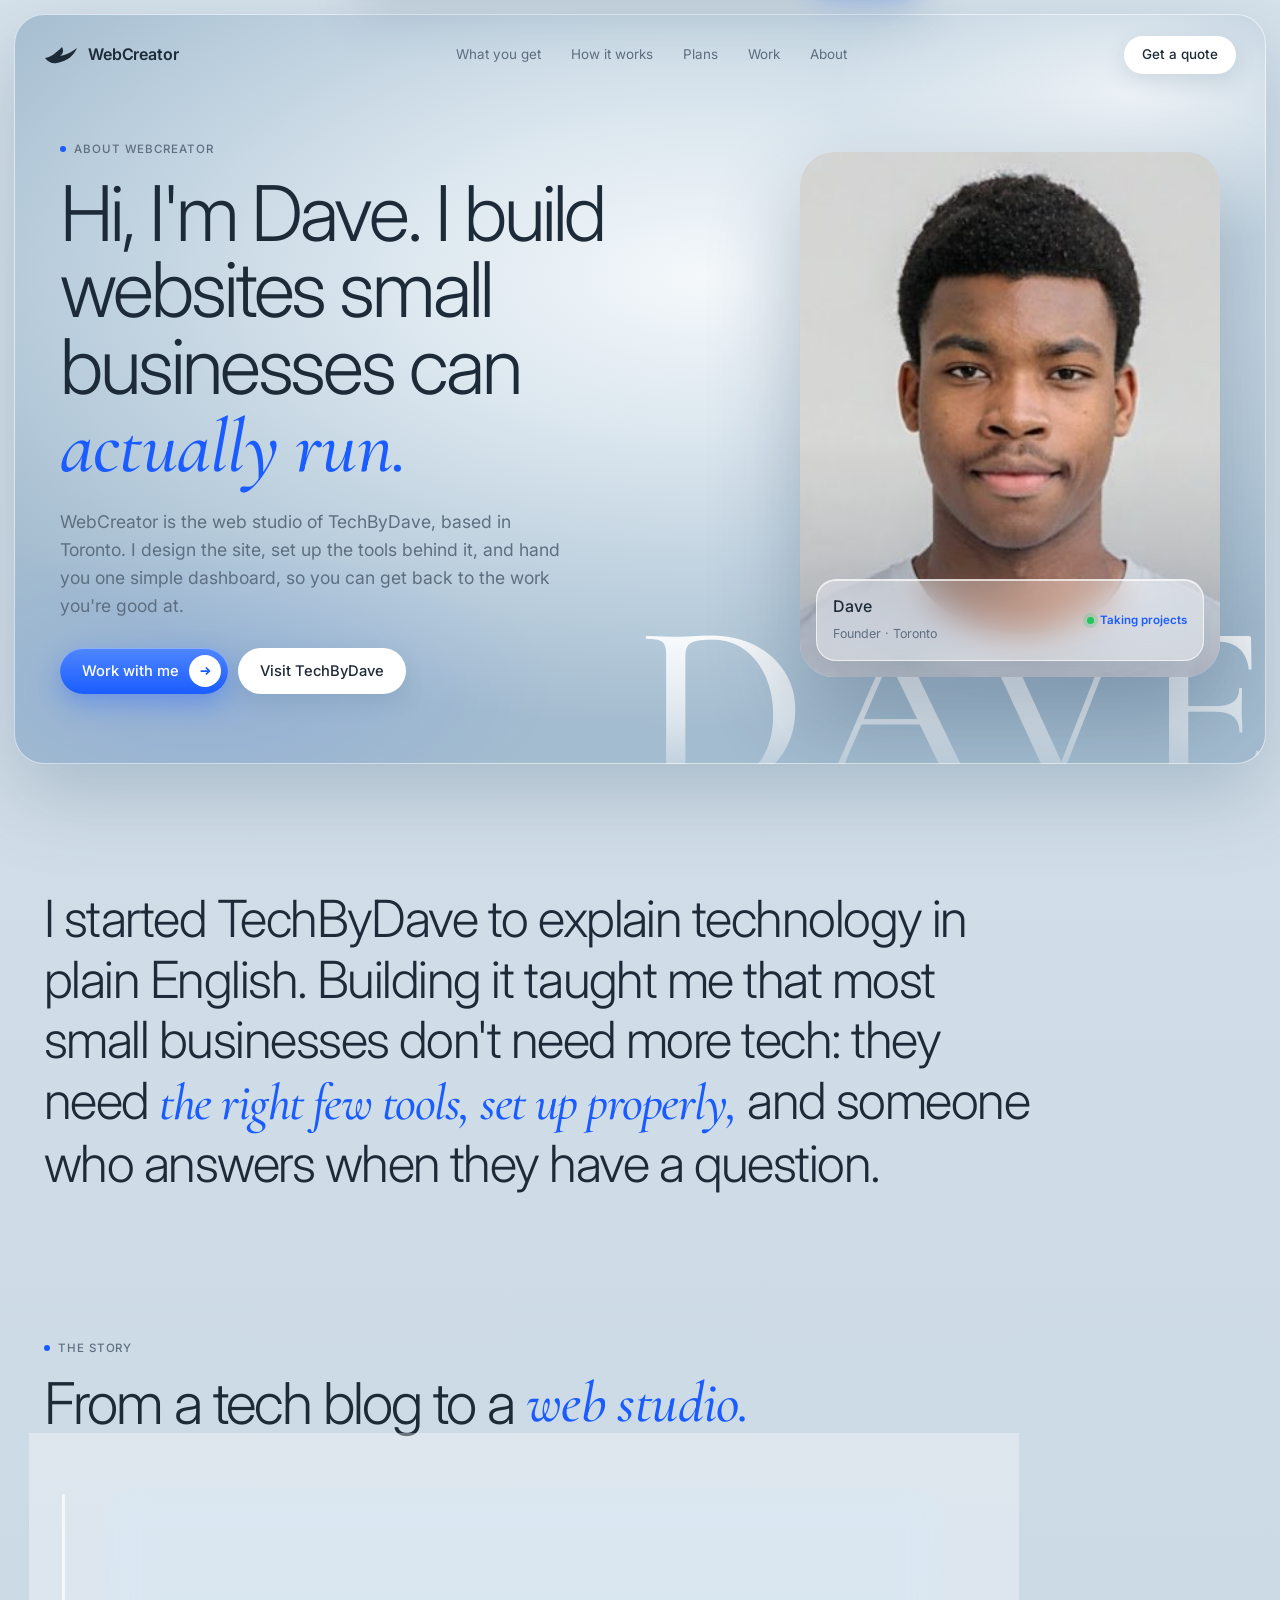
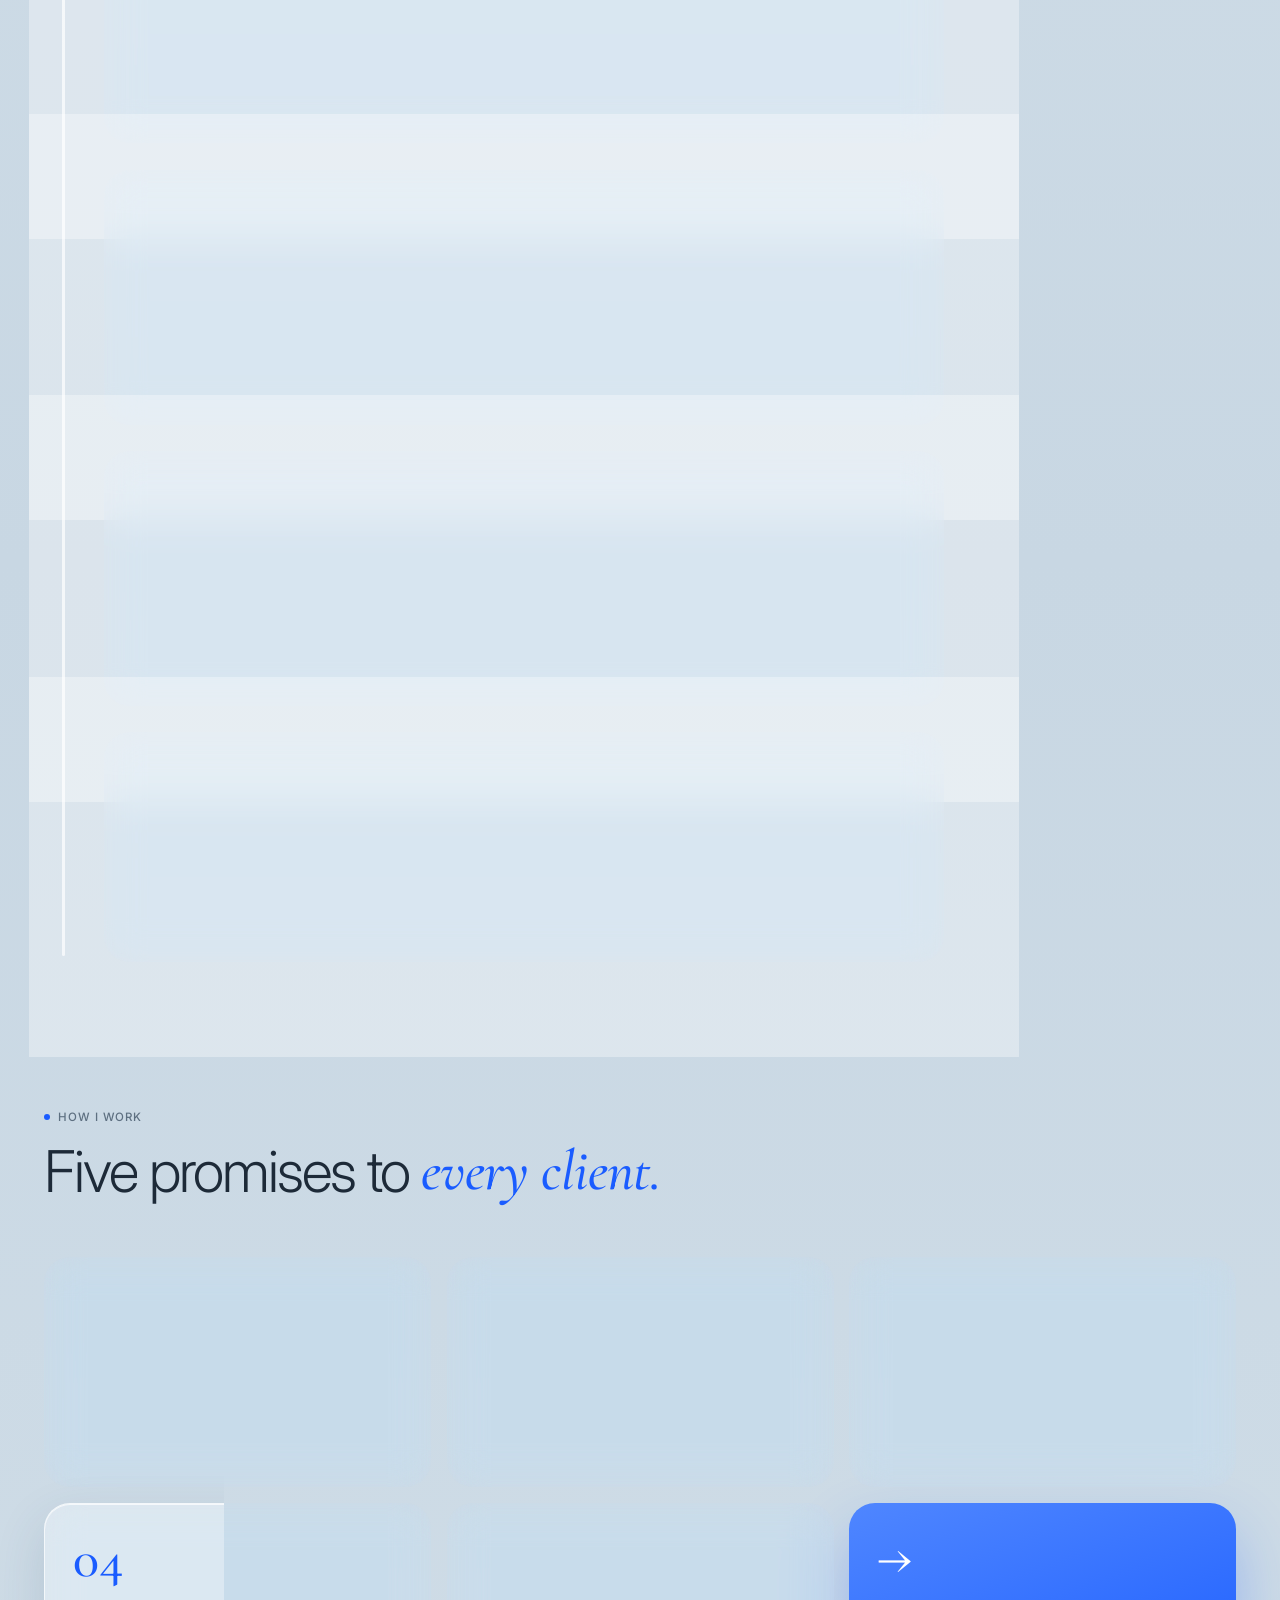
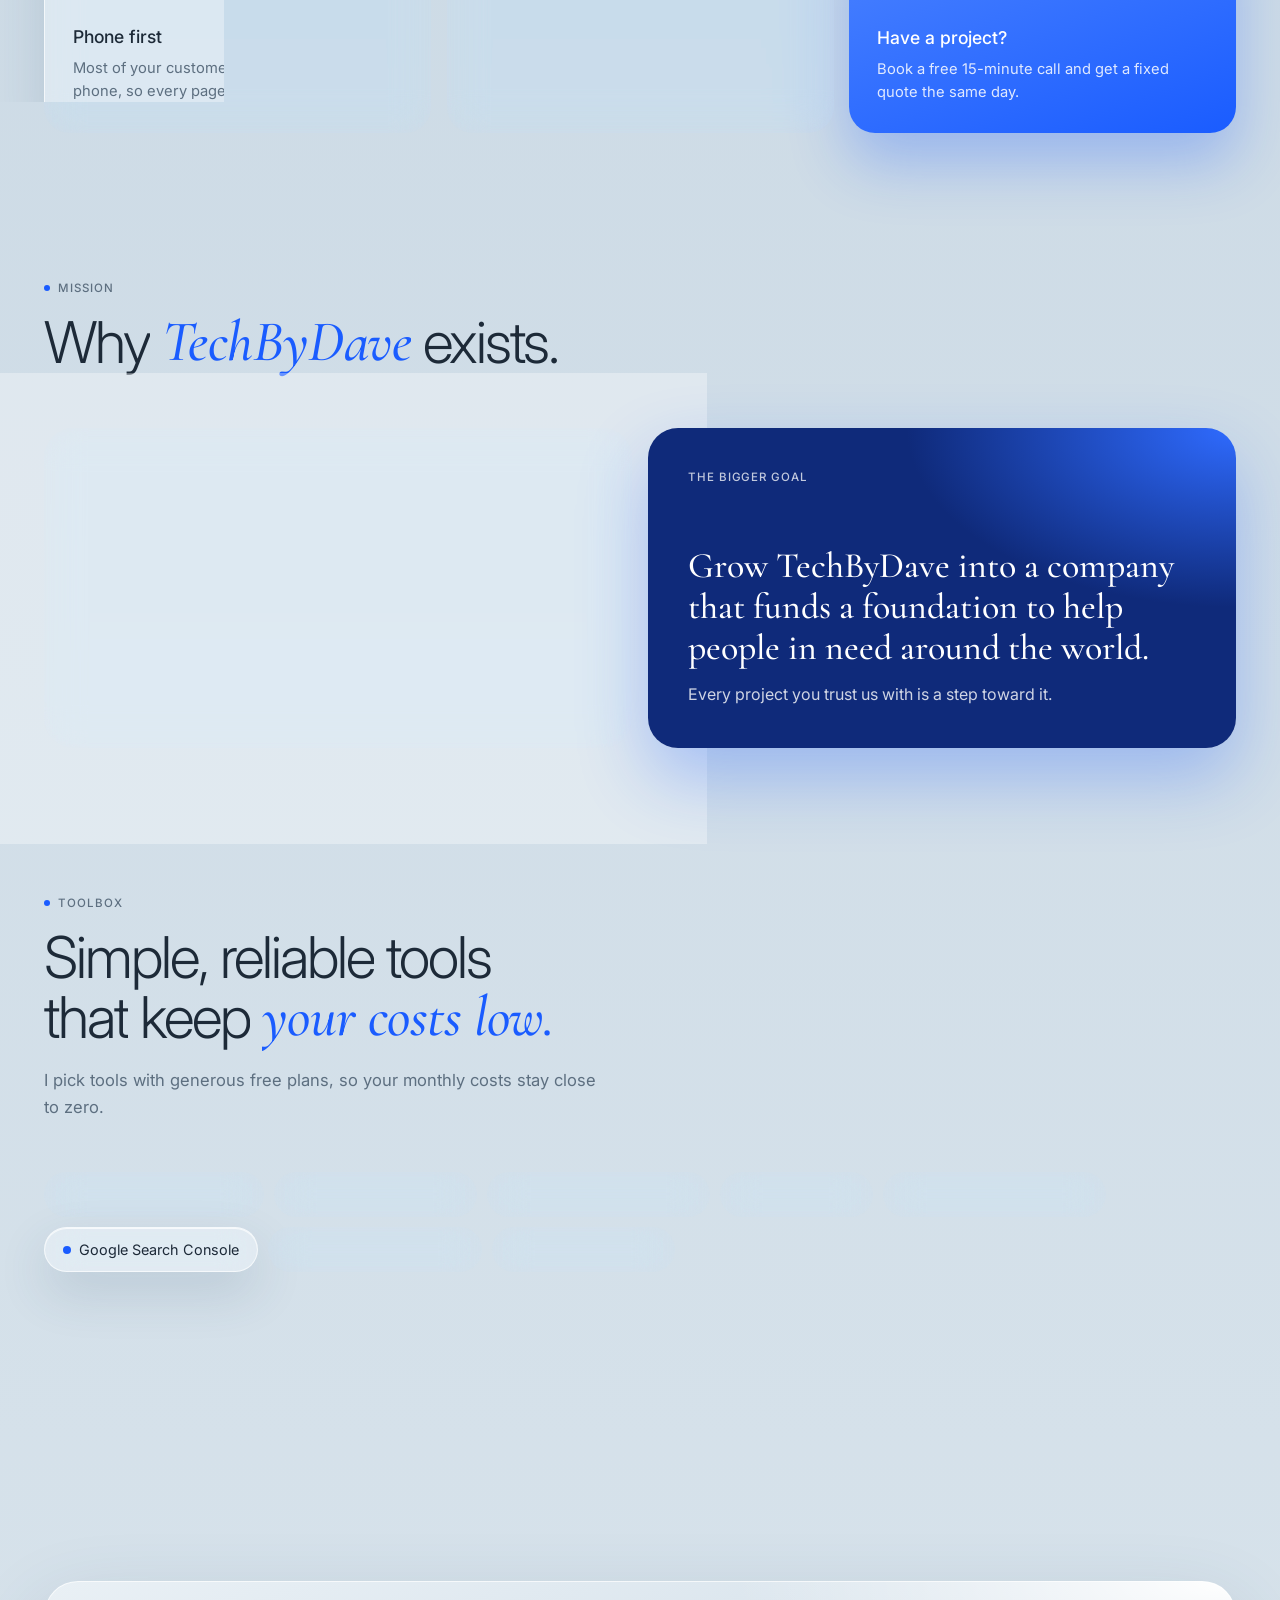
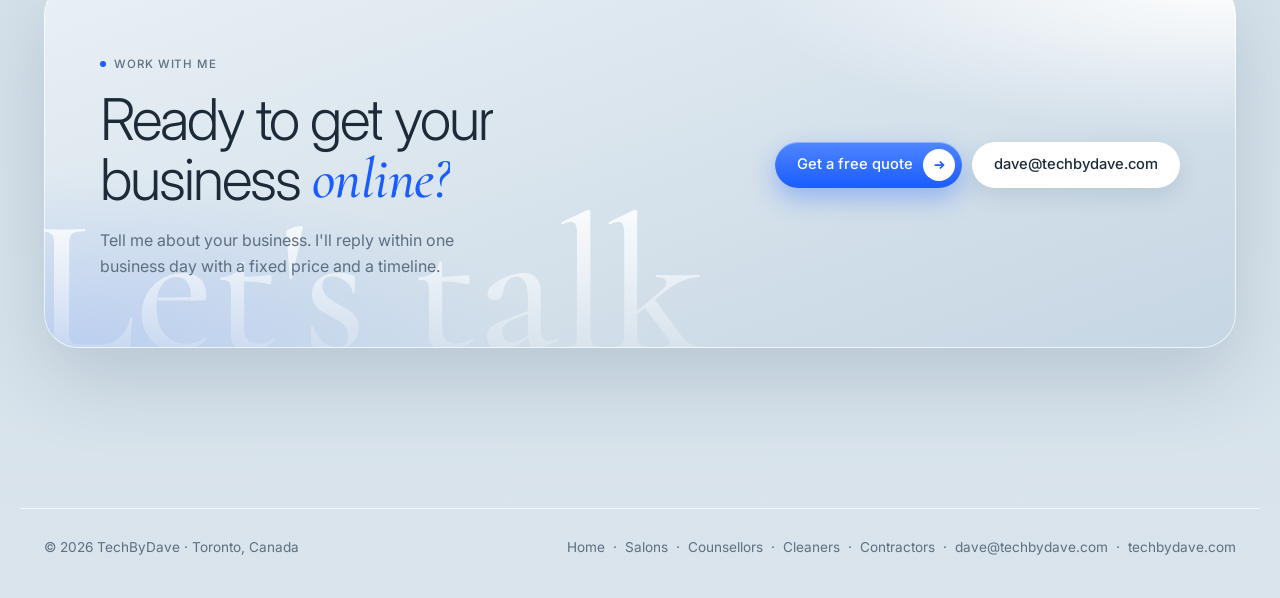
==== commit b8080e57: "Add industry pages (salons, counsellors, cleaners, contractors), who-it's-for links, sitemap Co-Auth" ====
--- a/about.html
+++ b/about.html
@@ -143,7 +143,7 @@
 
 <footer><div class="wrap">
   <span>© <span class="year">2026</span> TechByDave · Toronto, Canada</span>
-  <span><a href="index.html">Home</a> &nbsp;·&nbsp; <a href="mailto:dave@techbydave.com">dave@techbydave.com</a> &nbsp;·&nbsp; <a href="https://techbydave.com">techbydave.com</a></span>
+  <span><a href="index.html">Home</a> &nbsp;·&nbsp; <a href="websites-for-salons.html">Salons</a> &nbsp;·&nbsp; <a href="websites-for-counsellors.html">Counsellors</a> &nbsp;·&nbsp; <a href="websites-for-cleaning-services.html">Cleaners</a> &nbsp;·&nbsp; <a href="websites-for-contractors.html">Contractors</a> &nbsp;·&nbsp; <a href="mailto:dave@techbydave.com">dave@techbydave.com</a> &nbsp;·&nbsp; <a href="https://techbydave.com">techbydave.com</a></span>
 </div></footer>
 
 <script src="assets/site.js"></script>
--- a/assets/site.css
+++ b/assets/site.css
@@ -483,3 +483,28 @@
 .pnav a.l,.pnav .brand,.pnav .btn,.nav ul a{white-space:nowrap}
 .pnav a.l{line-height:1;padding:10px 14px}
 @media(max-width:1040px){.pnav a.l[data-opt]{display:none}}
+
+/* Industry pages */
+.crumbs{font-size:.8rem;color:var(--dim);display:flex;gap:8px;align-items:center;flex-wrap:wrap}
+.crumbs a{border-bottom:1px solid rgba(29,42,56,.25)}
+.nicard{border-radius:30px;padding:30px;max-width:400px;justify-self:end;width:100%}
+.nicard .price{font-size:3.4rem;font-weight:200;letter-spacing:-.05em;line-height:1;margin:14px 0 18px}
+.nicard .price small{font-size:.85rem;letter-spacing:0;color:var(--dim);font-weight:400}
+.nicard ul{list-style:none;display:grid;gap:10px;margin-bottom:20px}
+.nicard li{display:flex;gap:10px;align-items:flex-start;font-size:.95rem}
+.nicard li::before{content:"";flex:none;width:18px;height:18px;margin-top:2px;border-radius:50%;background:var(--blue) url("data:image/svg+xml,%3Csvg xmlns='http://www.w3.org/2000/svg' viewBox='0 0 16 16' fill='none' stroke='white' stroke-width='2.4' stroke-linecap='round' stroke-linejoin='round'%3E%3Cpath d='M4 8.5l2.5 2.5L12 5.5'/%3E%3C/svg%3E") center/12px no-repeat}
+.nicard .live{display:inline-flex;align-items:center;gap:6px;font-size:.75rem;font-weight:600;color:var(--blue)}
+.nicard .live::before{content:"";width:7px;height:7px;border-radius:50%;background:#22c55e;box-shadow:0 0 0 4px rgba(34,197,94,.2)}
+@media(max-width:900px){.nicard{justify-self:start}}
+.feats{display:grid;grid-template-columns:repeat(3,1fr);gap:16px}
+.feats .chap::before{display:none}
+@media(max-width:900px){.feats{grid-template-columns:1fr 1fr}}
+@media(max-width:600px){.feats{grid-template-columns:1fr}}
+.niche .word{opacity:.9}
+.inds{display:flex;flex-wrap:wrap;gap:10px;justify-content:center}
+.inds a{padding:14px 24px;border-radius:999px;font-weight:500;display:inline-flex;align-items:center;gap:10px;transition:transform .3s}
+.inds a:hover{transform:translateY(-3px)}
+.inds a i{width:8px;height:8px;border-radius:50%;background:var(--blue)}
+.values.four{grid-template-columns:repeat(4,1fr)}
+@media(max-width:1000px){.values.four{grid-template-columns:1fr 1fr}}
+@media(max-width:600px){.values.four{grid-template-columns:1fr}}
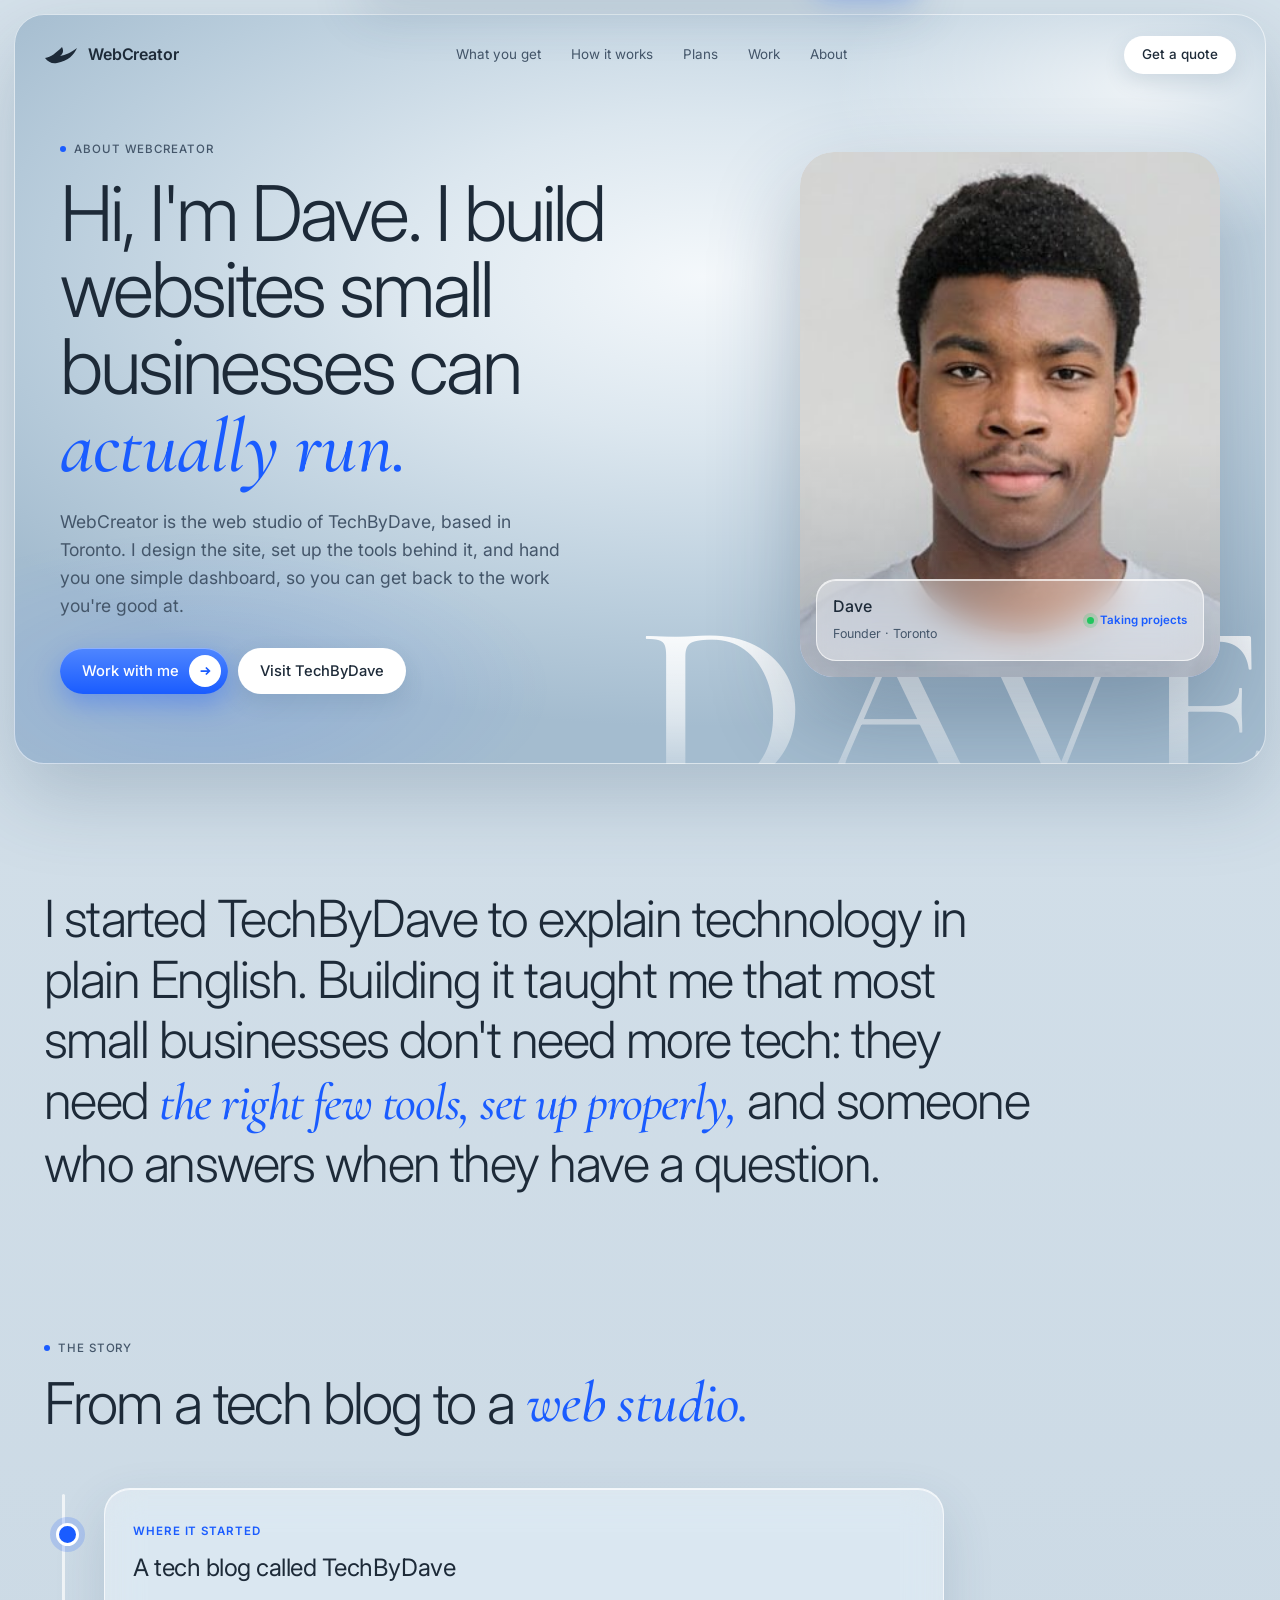
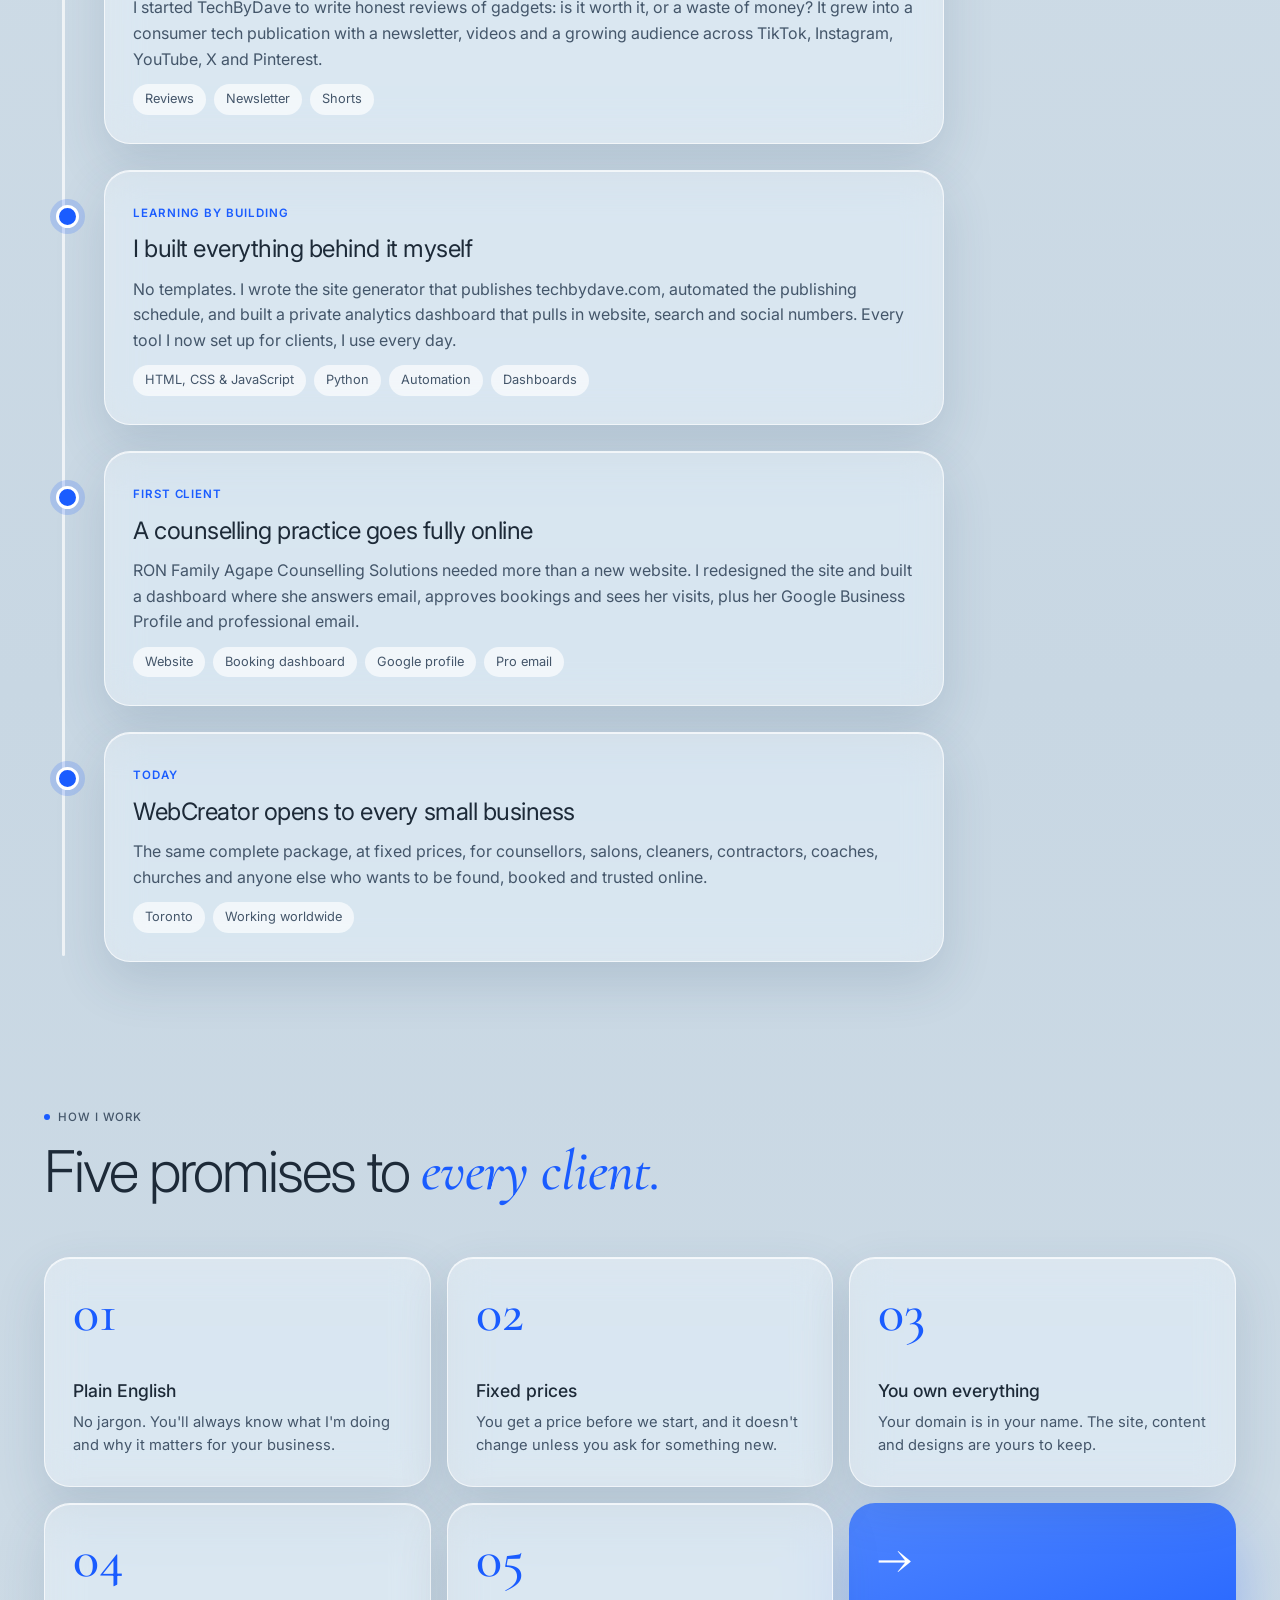
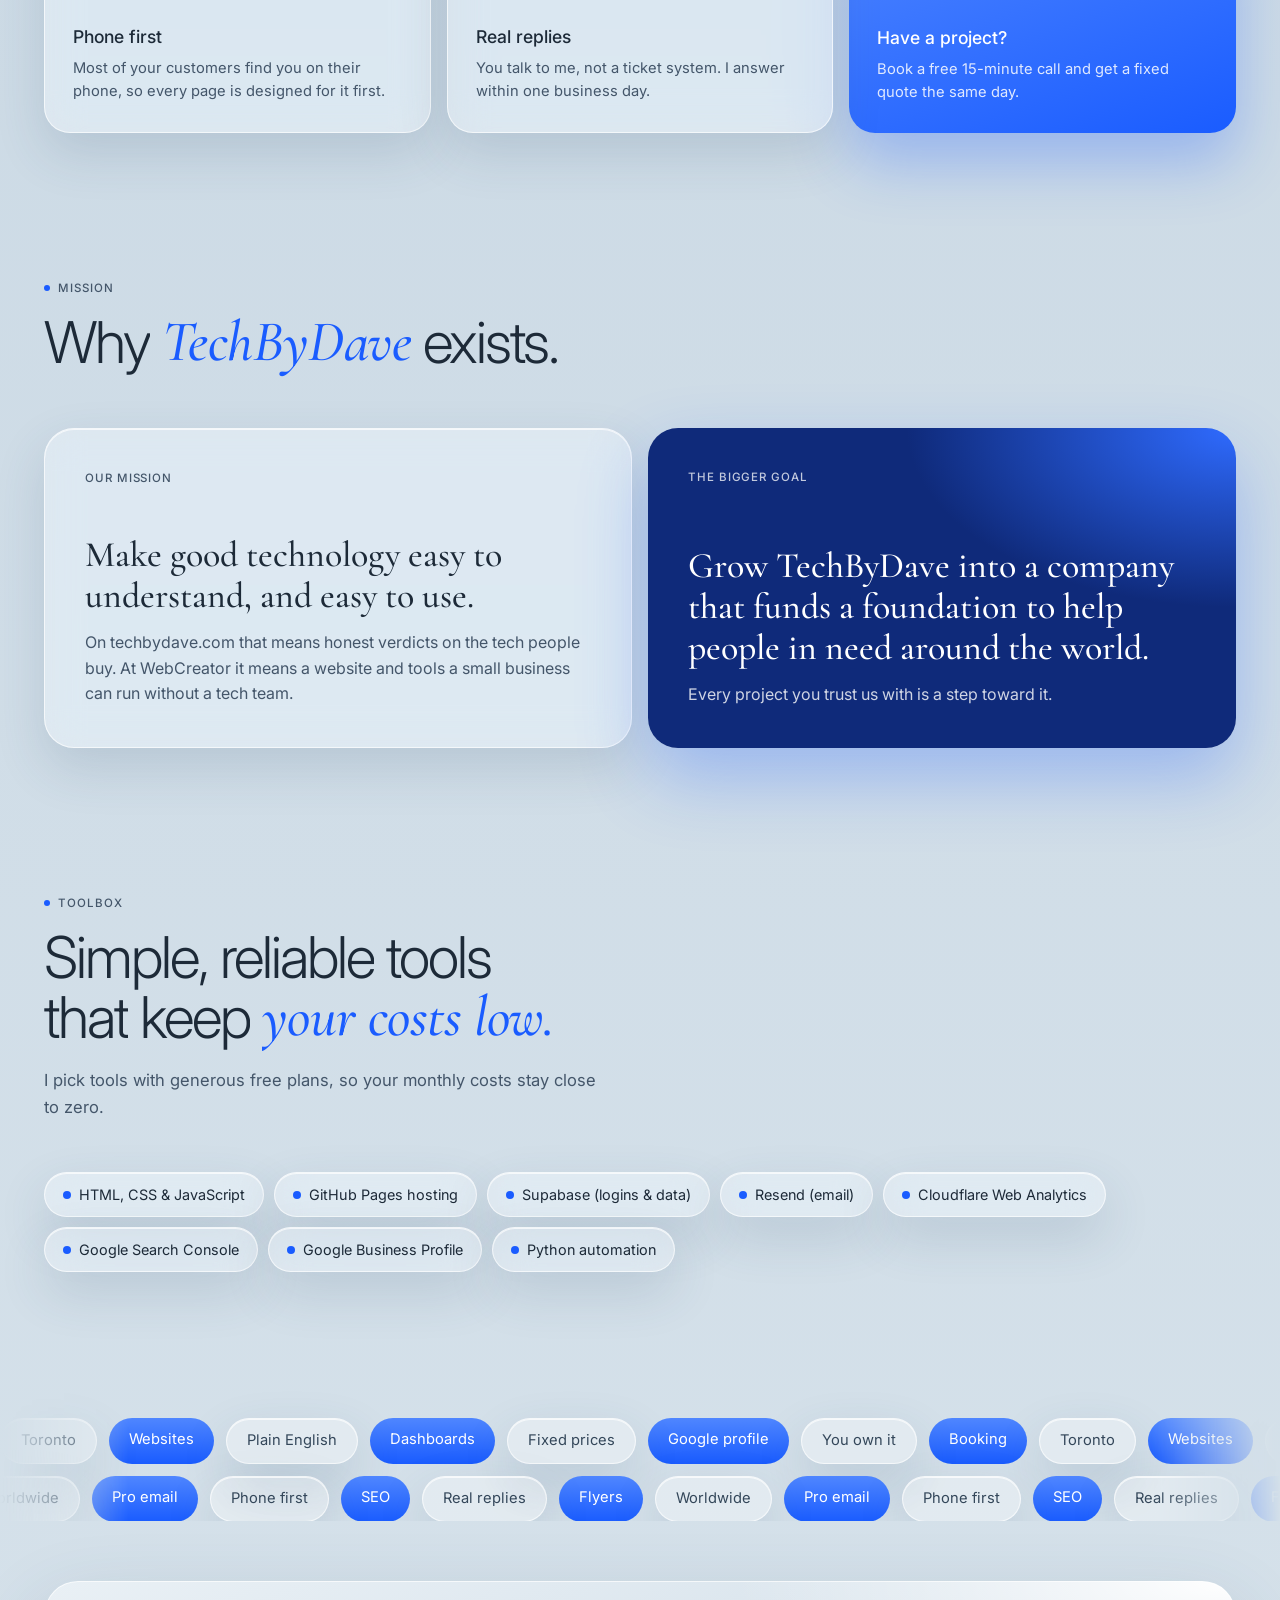
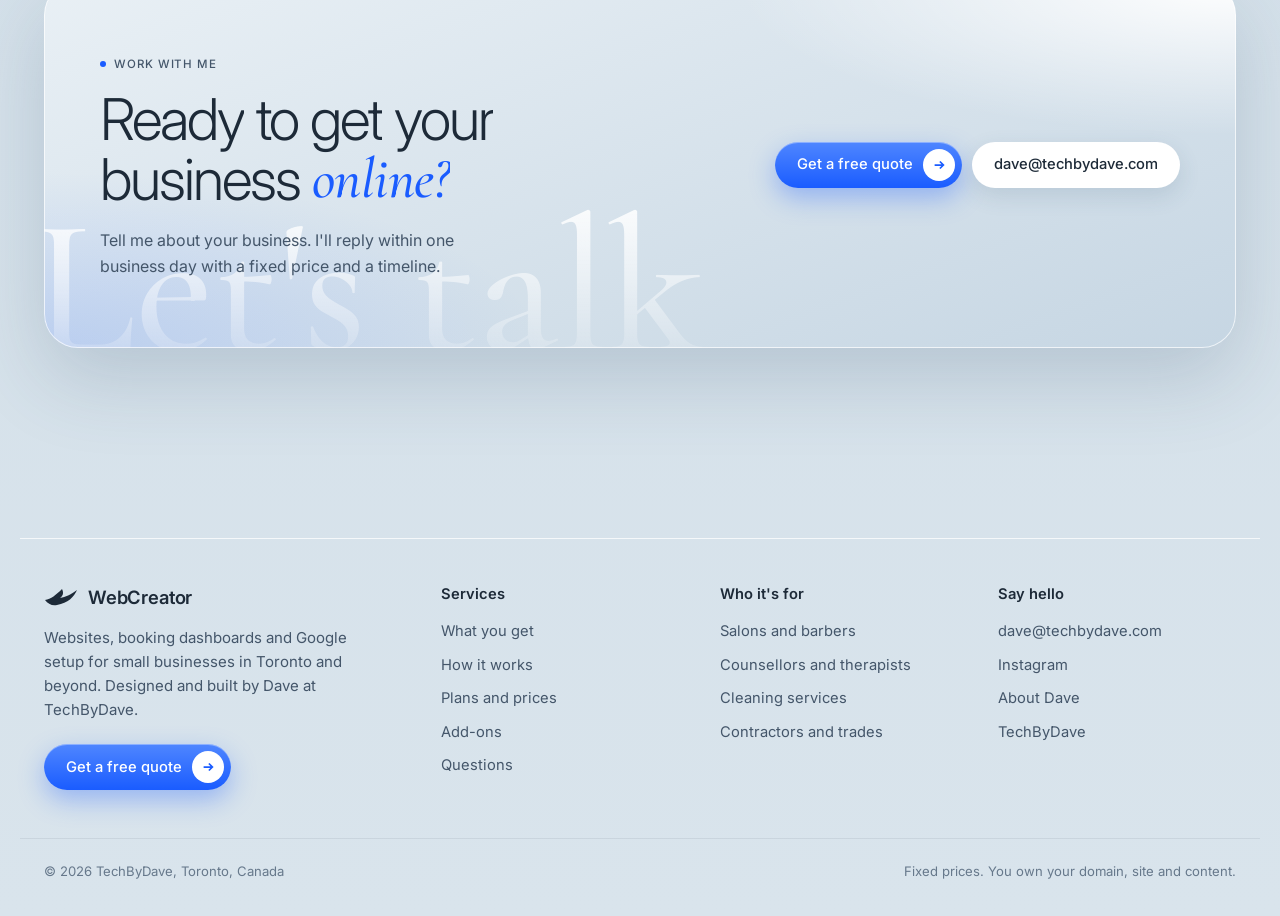
==== commit fdd271d2: "UI refresh: stronger contrast, night-sky How it works band, real work screenshots, full site footer " ====
--- a/about.html
+++ b/about.html
@@ -141,10 +141,16 @@
   </div>
 </div></section>
 
-<footer><div class="wrap">
-  <span>© <span class="year">2026</span> TechByDave · Toronto, Canada</span>
-  <span><a href="index.html">Home</a> &nbsp;·&nbsp; <a href="websites-for-salons.html">Salons</a> &nbsp;·&nbsp; <a href="websites-for-counsellors.html">Counsellors</a> &nbsp;·&nbsp; <a href="websites-for-cleaning-services.html">Cleaners</a> &nbsp;·&nbsp; <a href="websites-for-contractors.html">Contractors</a> &nbsp;·&nbsp; <a href="mailto:dave@techbydave.com">dave@techbydave.com</a> &nbsp;·&nbsp; <a href="https://techbydave.com">techbydave.com</a></span>
-</div></footer>
+<footer class="sitefoot"><div class="wrap fgrid">
+  <div class="fbrand">
+    <a class="brand" href="/" aria-label="WebCreator by TechByDave, home"><svg viewBox="0 0 34 20" aria-hidden="true"><path d="M1 13c6-1 11-5 17-11 2 4 1 7-2 9 6-1 10-3 17-8-3 7-9 13-20 15-5 1-9-1-12-5z" fill="#1d2a38"/></svg>WebCreator</a>
+    <p>Websites, booking dashboards and Google setup for small businesses in Toronto and beyond. Designed and built by Dave at TechByDave.</p>
+    <a class="btn btn-blue" href="/#contact">Get a free quote <span class="dot"><svg viewBox="0 0 16 16" fill="none" stroke="currentColor" stroke-width="2"><path d="M3 8h10M9 4l4 4-4 4"/></svg></span></a>
+  </div>
+  <nav class="fcol" aria-label="Services"><h4>Services</h4><a href="/#included">What you get</a><a href="/#process">How it works</a><a href="/#plans">Plans and prices</a><a href="/#addon-launch">Add-ons</a><a href="/#faq">Questions</a></nav>
+  <nav class="fcol" aria-label="Industries"><h4>Who it's for</h4><a href="/websites-for-salons.html">Salons and barbers</a><a href="/websites-for-counsellors.html">Counsellors and therapists</a><a href="/websites-for-cleaning-services.html">Cleaning services</a><a href="/websites-for-contractors.html">Contractors and trades</a></nav>
+  <nav class="fcol" aria-label="Contact"><h4>Say hello</h4><a href="mailto:dave@techbydave.com">dave@techbydave.com</a><a href="https://www.instagram.com/webcreator.dave/" target="_blank" rel="noopener">Instagram</a><a href="/about.html">About Dave</a><a href="https://techbydave.com">TechByDave</a></nav>
+</div><div class="wrap fbase"><span>© <span class="year">2026</span> TechByDave, Toronto, Canada</span><span>Fixed prices. You own your domain, site and content.</span></div></footer>
 
 <script src="assets/site.js"></script>
 </body>
--- a/assets/site.css
+++ b/assets/site.css
@@ -508,3 +508,104 @@
 .values.four{grid-template-columns:repeat(4,1fr)}
 @media(max-width:1000px){.values.four{grid-template-columns:1fr 1fr}}
 @media(max-width:600px){.values.four{grid-template-columns:1fr}}
+
+/* Why WebCreator comparison */
+.cmp{border-radius:30px;padding:10px 10px 6px;overflow-x:auto;max-width:980px;margin:0 auto}
+.cmp table{width:100%;border-collapse:collapse;min-width:640px}
+.cmp th,.cmp td{padding:16px 18px;text-align:center;font-size:.92rem;border-bottom:1px solid rgba(29,42,56,.07)}
+.cmp tbody tr:last-child th,.cmp tbody tr:last-child td{border-bottom:0}
+.cmp thead th{font-size:.72rem;letter-spacing:.08em;text-transform:uppercase;color:var(--dim);font-weight:600}
+.cmp tbody th{text-align:left;font-weight:500}
+.cmp td.n{color:var(--mute)}
+.cmp td.m{color:var(--dim)}
+.cmp td.y{color:var(--blue);font-weight:600}
+.cmp .me{background:rgba(26,92,255,.07)}
+.cmp thead th.me{color:var(--blue);border-radius:18px 18px 0 0}
+/* Add-ons */
+.adds{display:grid;grid-template-columns:repeat(5,1fr);gap:14px}
+@media(max-width:1150px){.adds{grid-template-columns:repeat(3,1fr)}}
+@media(max-width:760px){.adds{grid-template-columns:1fr 1fr}}
+@media(max-width:520px){.adds{grid-template-columns:1fr}}
+.add{border-radius:26px;padding:26px;display:flex;flex-direction:column}
+.add h3{font-size:1.15rem;font-weight:500;margin:10px 0 8px}
+.add p{color:var(--dim);font-size:.9rem;flex:1}
+.add .ap{display:flex;align-items:baseline;gap:8px;margin:18px 0 16px}
+.add .ap b{font-size:2.2rem;font-weight:200;letter-spacing:-.04em}
+.add .ap small{color:var(--dim);font-size:.8rem}
+.add.bundle{background:radial-gradient(80% 80% at 100% 0%,#2f6bff,#0f2a7a 70%);color:#fff;box-shadow:0 30px 70px rgba(26,92,255,.3)}
+.add.bundle p,.add.bundle .ap small{color:rgba(255,255,255,.8)}
+
+/* =====================================================================
+   UI REFRESH (Nov 2026): stronger contrast, night-sky process band,
+   real work screenshots, full footer
+   ===================================================================== */
+:root{--dim:#44566a;--mute:#66788b;--night:#081428}
+
+/* hero: a headline that holds its own beside the phone */
+.copy{max-width:450px}
+.copy h1{font-size:clamp(2.6rem,4.3vw,4.4rem);font-weight:300;color:#121d29}
+.copy h1 .amp em{color:var(--blue);font-family:var(--serif);font-style:italic;font-weight:500}
+.copy p{font-size:.98rem;max-width:360px}
+@media(max-width:1240px){.copy{max-width:380px}.copy h1{font-size:clamp(2.4rem,3.9vw,3.6rem)}}
+@media(max-width:900px){.copy h1{font-size:clamp(2.5rem,11vw,3.4rem)}}
+.stat{color:var(--blue);text-shadow:none;font-weight:200}
+.stat small{color:var(--ink)}
+.hcard p{color:var(--dim)}
+.pill{background:rgba(26,92,255,.16);color:#0f45d6}
+
+/* body copy a touch larger and darker where it carries meaning */
+.head p,.tile p,.plan .for,.add p,.contact p.l{color:var(--dim)}
+.rows .r span{color:#34475a}
+
+/* ---------- night-sky "How it works" ---------- */
+.hz.night{margin:40px 14px 70px;border-radius:34px;color:#eaf1ff;isolation:isolate;
+  background:
+    radial-gradient(70% 45% at 50% 100%,rgba(38,118,255,.42),transparent 70%),
+    radial-gradient(60% 50% at 85% 0%,rgba(40,90,190,.55),transparent 65%),
+    linear-gradient(180deg,#071226 0%,#0a1a38 55%,#0c2148 100%);
+  box-shadow:0 40px 90px rgba(8,20,40,.35)}
+.hz.night::before{content:"";position:absolute;inset:0;border-radius:inherit;z-index:-1;pointer-events:none;opacity:.55;
+  background-image:radial-gradient(1.2px 1.2px at 12% 18%,#fff,transparent),radial-gradient(1px 1px at 28% 62%,#cfe0ff,transparent),radial-gradient(1.4px 1.4px at 46% 12%,#fff,transparent),radial-gradient(1px 1px at 63% 40%,#cfe0ff,transparent),radial-gradient(1.2px 1.2px at 78% 24%,#fff,transparent),radial-gradient(1px 1px at 90% 70%,#cfe0ff,transparent),radial-gradient(1px 1px at 6% 84%,#fff,transparent),radial-gradient(1.3px 1.3px at 54% 78%,#fff,transparent);
+  background-size:520px 420px}
+.hz.night .hzpin{border-radius:34px}
+.night .head .label{color:rgba(234,241,255,.72)}
+.night .head .label::before{background:#ffc53d;box-shadow:0 0 10px rgba(255,197,61,.7)}
+.night h2{color:#fff}
+.night h2 em{color:#8fb8ff}
+.night .card.glass{background:rgba(255,255,255,.055);border:1px solid rgba(255,255,255,.12);box-shadow:inset 0 1px 0 rgba(255,255,255,.1),0 24px 50px rgba(0,0,0,.25);backdrop-filter:blur(14px);-webkit-backdrop-filter:blur(14px)}
+.night .card h3{color:#fff}
+.night .card p{color:rgba(226,236,255,.74)}
+.night .card .n{background:linear-gradient(180deg,rgba(143,184,255,.55),rgba(143,184,255,0));-webkit-background-clip:text;background-clip:text}
+.night .card .ico{background:linear-gradient(160deg,rgba(255,255,255,.16),rgba(255,255,255,.04));color:#9cc2ff;box-shadow:inset 0 1px 0 rgba(255,255,255,.18);border:1px solid rgba(255,255,255,.1)}
+.night .card .when{color:#b8d2ff;background:rgba(120,170,255,.16)}
+.night .card.end{background:linear-gradient(160deg,#4f86ff,#1a5cff);box-shadow:0 24px 60px rgba(26,92,255,.45)}
+.night .card.end .when{color:var(--blue)}
+.night .bar{background:rgba(255,255,255,.12)}
+.night .bar i{background:linear-gradient(90deg,#8fb8ff,#ffc53d)}
+@media(max-width:760px),(prefers-reduced-motion:reduce){.hz.night{margin:20px 10px 50px}.hz.night .hzpin{padding:70px 0 40px}}
+
+/* ---------- real work screenshots ---------- */
+.case .shot.web{display:flex;flex-direction:column;height:340px;padding:0;background:#fff;place-items:initial;box-shadow:0 16px 36px rgba(52,82,110,.2);border:1px solid rgba(255,255,255,.9)}
+.chrome{flex:none;display:flex;align-items:center;gap:6px;height:34px;padding:0 12px;background:#eef3f7;border-bottom:1px solid #dde6ee}
+.chrome i{width:8px;height:8px;border-radius:50%;background:#cbd6e0}
+.chrome span{margin:0 auto;transform:translateX(-14px);font-size:.72rem;color:var(--dim);background:#fff;padding:3px 16px;border-radius:999px;max-width:70%;overflow:hidden;text-overflow:ellipsis;white-space:nowrap}
+.shot.web img{display:block;width:100%;flex:1;min-height:0;object-fit:cover;object-position:top left;transition:transform 1.2s cubic-bezier(.2,.8,.2,1)}
+.case:hover .shot.web img{transform:scale(1.04)}
+.work{grid-template-columns:1fr 1fr}
+@media(max-width:820px){.work{grid-template-columns:1fr}.case .shot.web{display:block;height:auto}.case .shot.web img{height:auto;flex:none}}
+
+/* ---------- footer ---------- */
+footer.sitefoot{padding:80px 0 34px}
+footer.sitefoot .wrap{display:block;border:0;padding-top:0;color:inherit;font-size:inherit}
+footer.sitefoot .fgrid{display:grid;grid-template-columns:1.5fr 1fr 1fr 1fr;gap:40px;padding-top:44px;border-top:1px solid rgba(255,255,255,.75)}
+.fbrand .brand{font-size:1.15rem}
+.fbrand p{color:var(--dim);font-size:.94rem;margin:14px 0 22px;max-width:340px}
+.fcol{display:flex;flex-direction:column;gap:10px;font-size:.92rem}
+.fcol h4{font-size:.92rem;font-weight:600;color:var(--ink);margin-bottom:4px}
+.fcol a{color:var(--dim);align-self:flex-start;transition:color .2s}
+.fcol a:hover{color:var(--blue)}
+footer.sitefoot .fbase{display:flex;justify-content:space-between;flex-wrap:wrap;gap:12px;margin-top:48px;padding-top:22px;border-top:1px solid rgba(29,42,56,.08);font-size:.82rem;color:var(--mute)}
+@media(max-width:900px){footer.sitefoot .fgrid{grid-template-columns:1fr 1fr}.fbrand{grid-column:1/-1}}
+@media(max-width:480px){footer.sitefoot .fgrid{grid-template-columns:1fr;gap:30px}}
+/* floating nav stays readable over the night band */
+.pnav.glass{background:rgba(255,255,255,.8)}
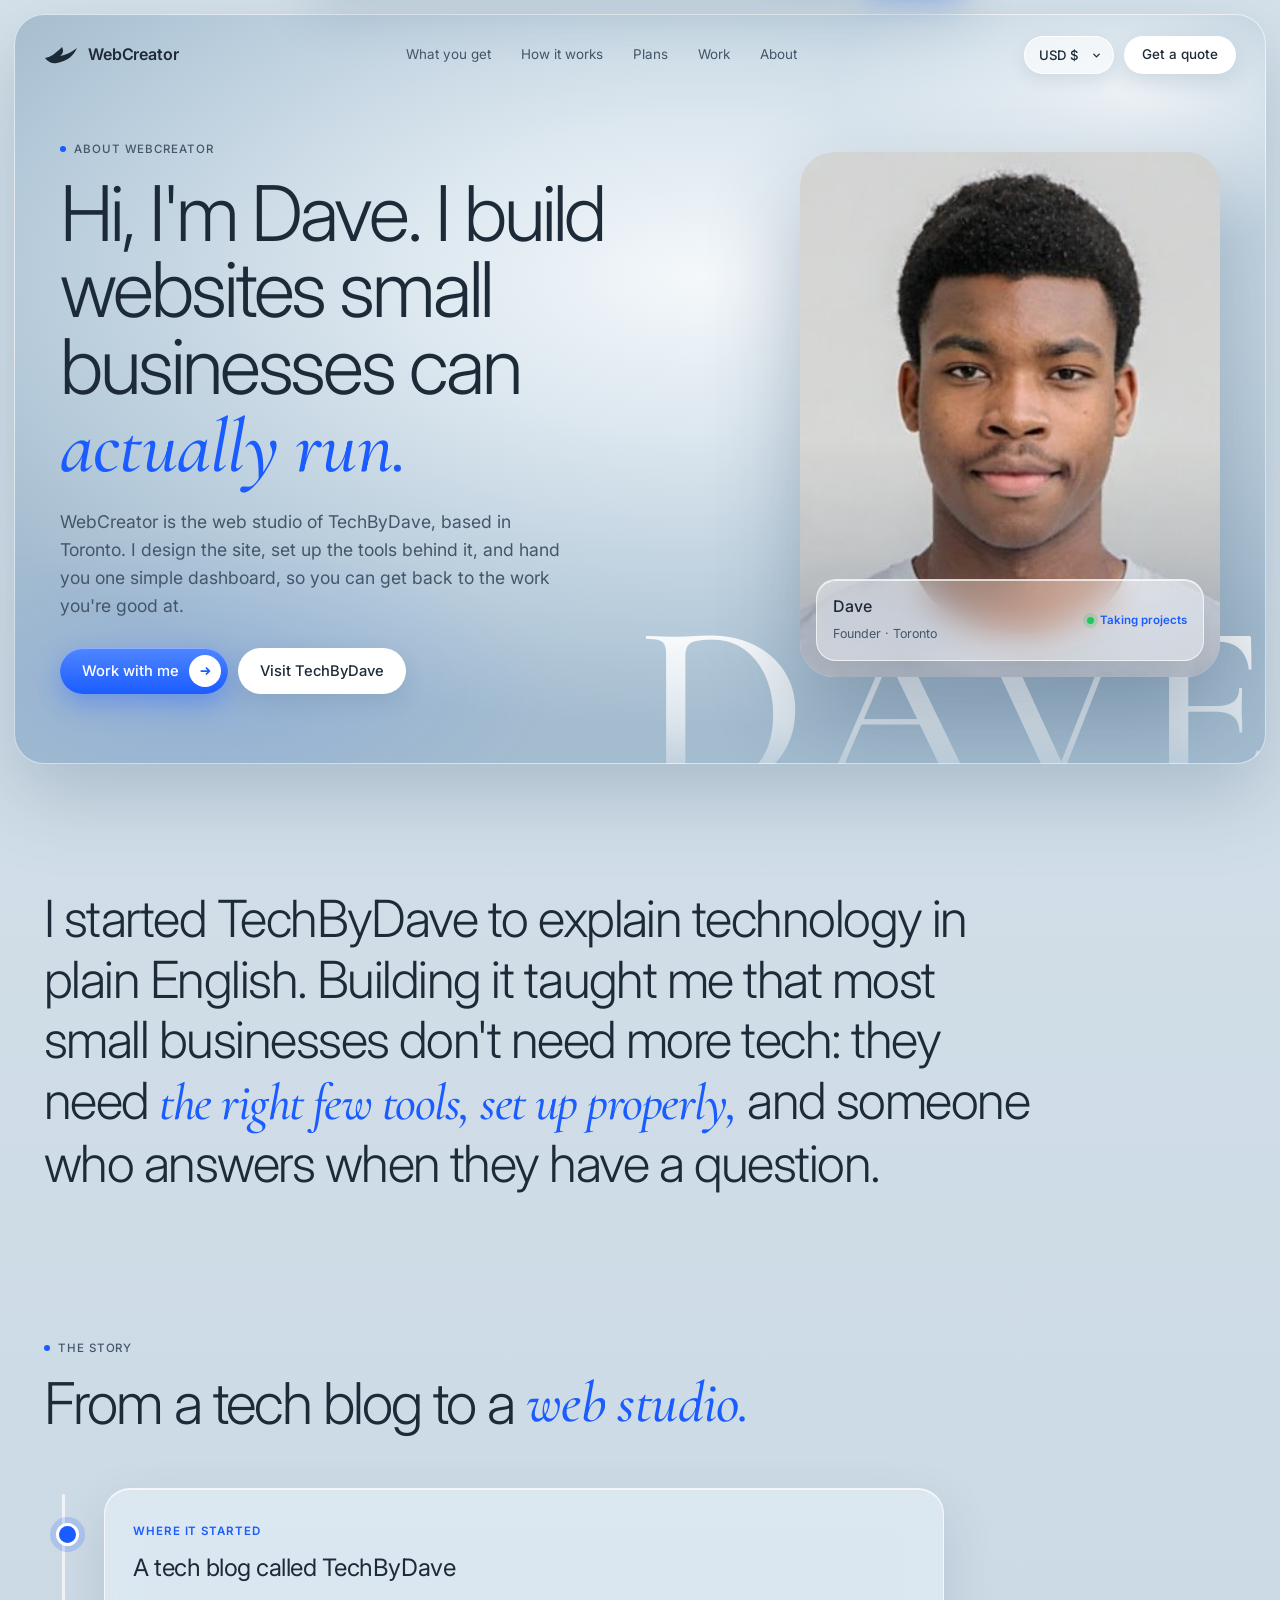
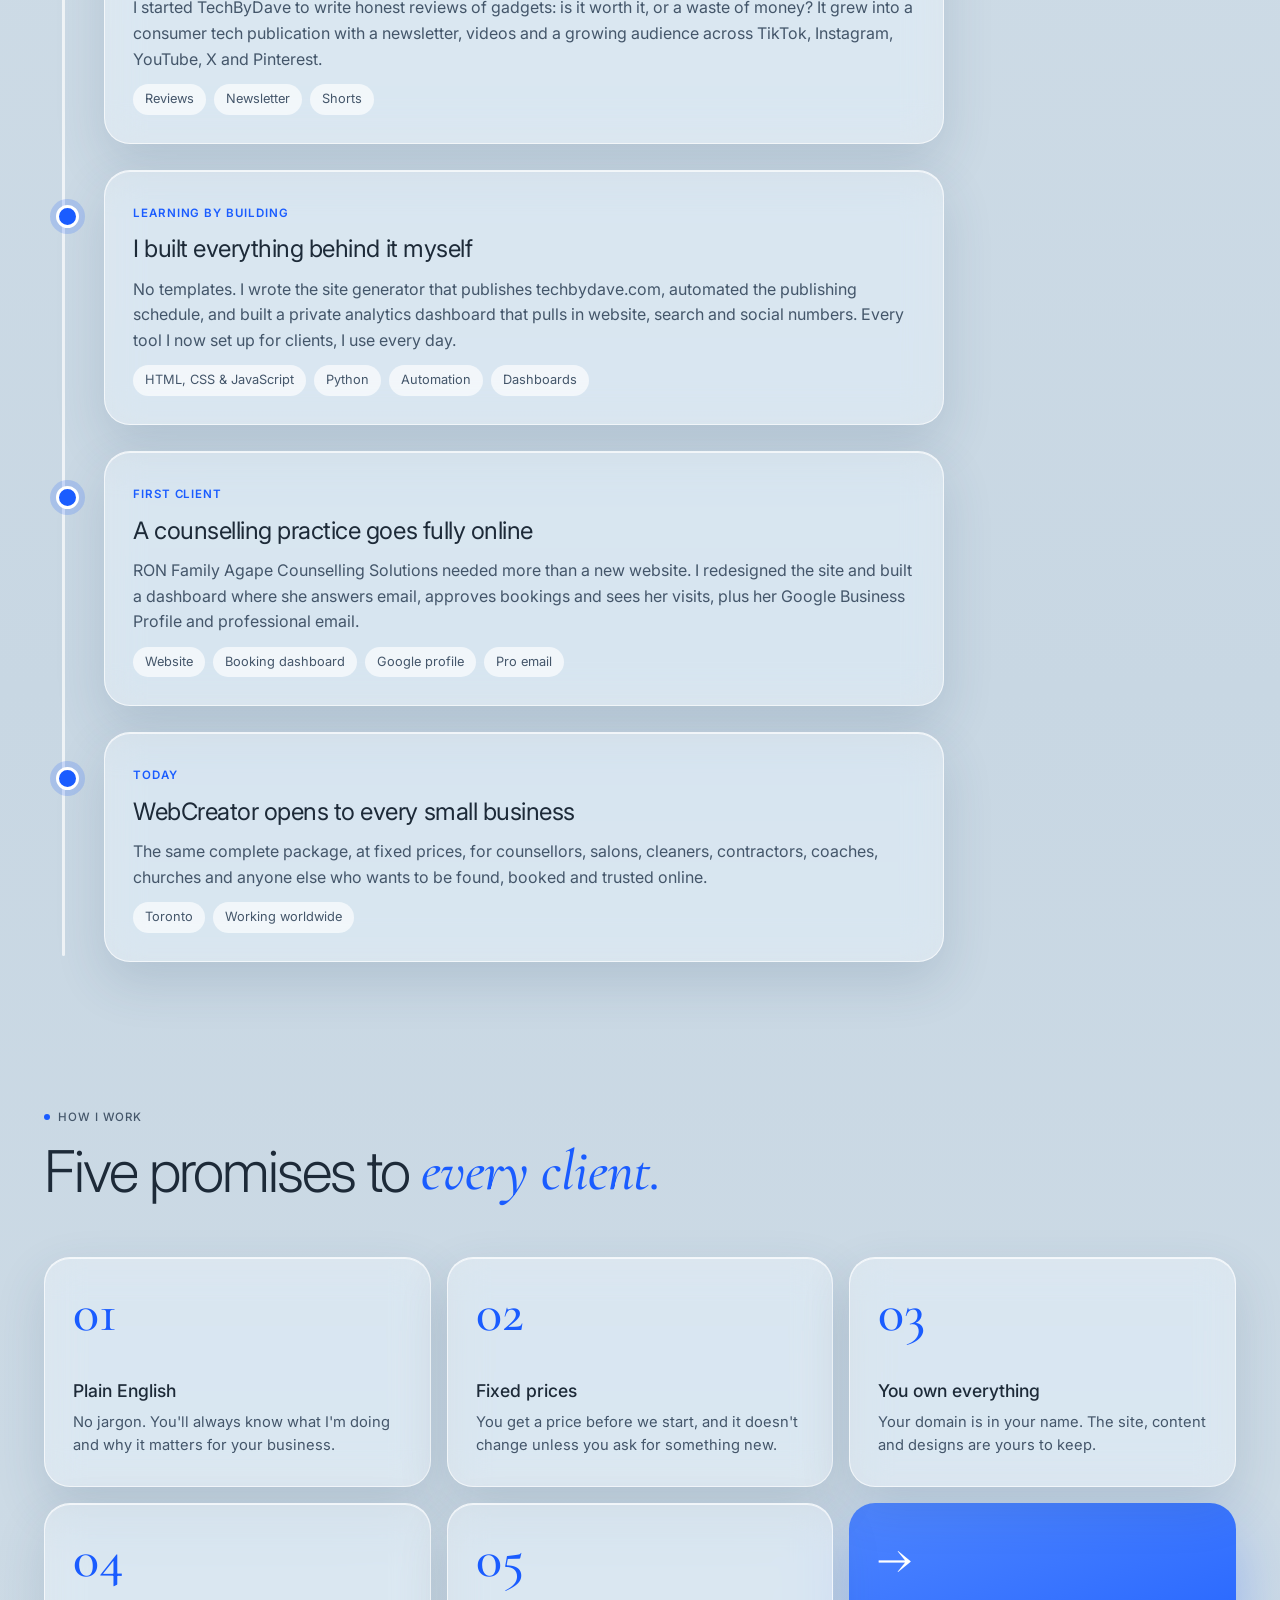
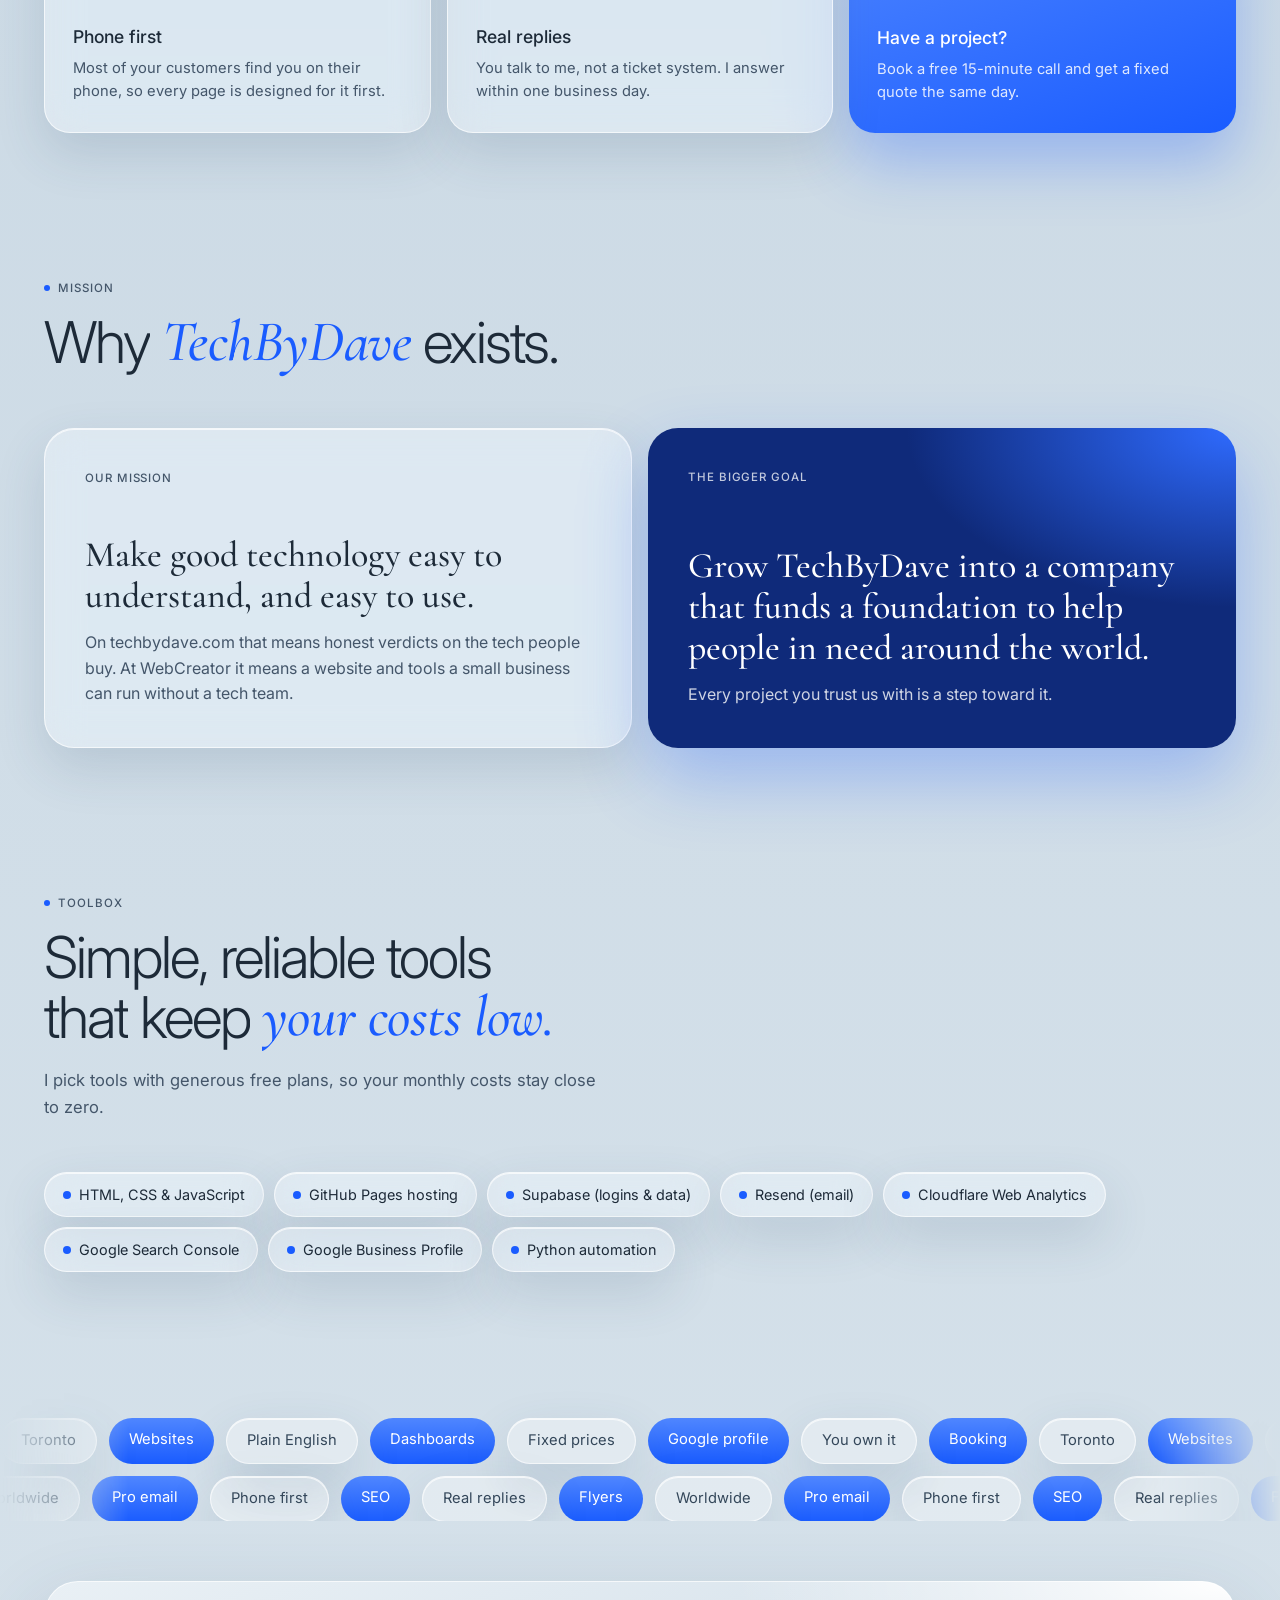
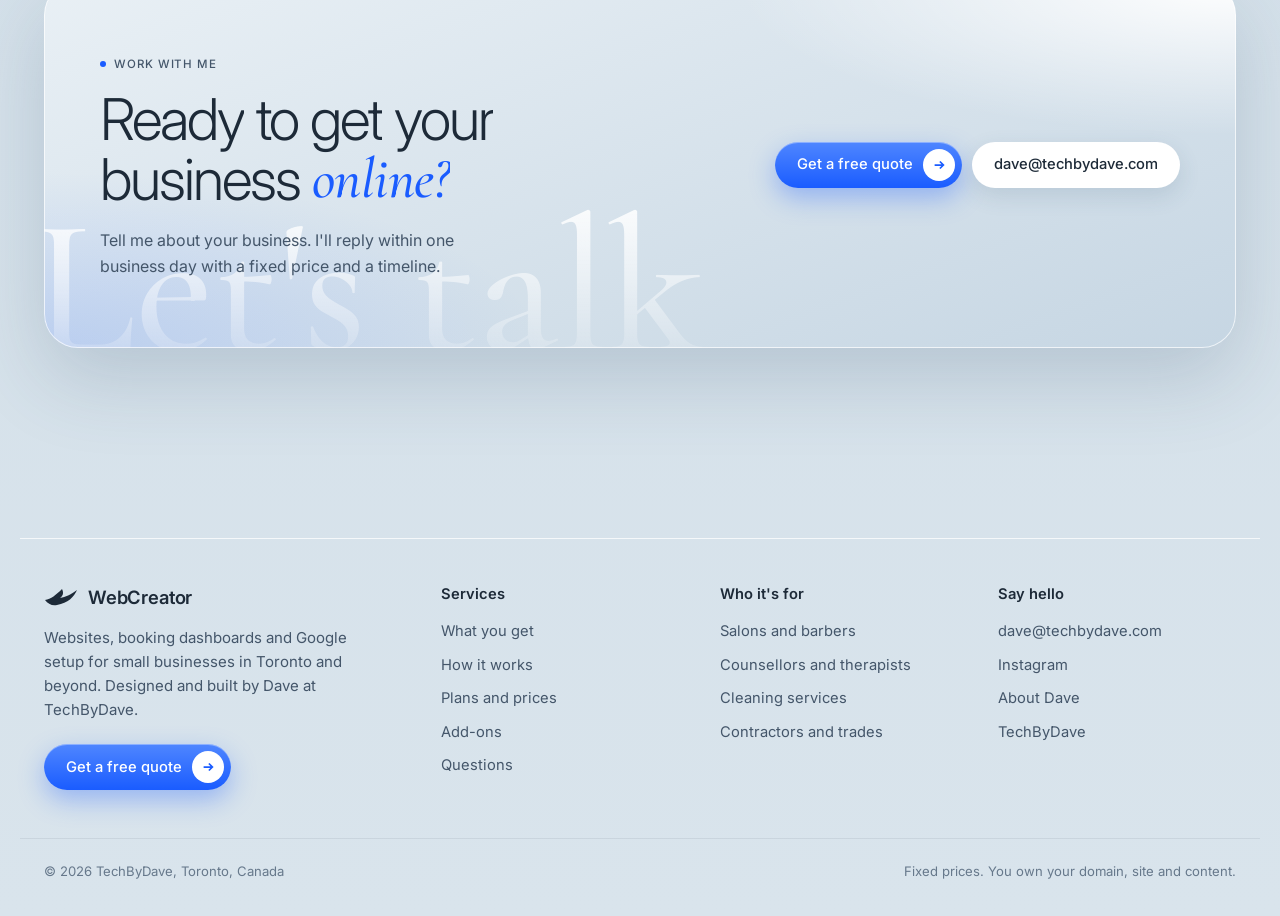
==== commit aec606f2: "Fix oversized icons from cached CSS: size icons inline and version asset URLs Co-Authored-By: Claude" ====
--- a/about.html
+++ b/about.html
@@ -23,7 +23,7 @@
 <script type="application/ld+json">
 {"@context":"https://schema.org","@type":"AboutPage","name":"About WebCreator by TechByDave","url":"https://webcreator.techbydave.com/about.html","mainEntity":{"@type":"Organization","name":"WebCreator by TechByDave","url":"https://webcreator.techbydave.com/","email":"dave@techbydave.com","founder":{"@type":"Person","name":"Davis (Dave)","jobTitle":"Founder","url":"https://techbydave.com"},"parentOrganization":{"@type":"Organization","name":"TechByDave","url":"https://techbydave.com"},"address":{"@type":"PostalAddress","addressLocality":"Toronto","addressRegion":"ON","addressCountry":"CA"}}}
 </script>
-<link rel="stylesheet" href="assets/site.css">
+<link rel="stylesheet" href="assets/site.css?v=202611252355">
 </head>
 <body>
 <div class="progress" aria-hidden="true"></div>
@@ -152,6 +152,6 @@
   <nav class="fcol" aria-label="Contact"><h4>Say hello</h4><a href="mailto:dave@techbydave.com">dave@techbydave.com</a><a href="https://www.instagram.com/webcreator.dave/" target="_blank" rel="noopener">Instagram</a><a href="/about.html">About Dave</a><a href="https://techbydave.com">TechByDave</a></nav>
 </div><div class="wrap fbase"><span>© <span class="year">2026</span> TechByDave, Toronto, Canada</span><span>Fixed prices. You own your domain, site and content.</span></div></footer>
 
-<script src="assets/site.js"></script>
+<script src="assets/site.js?v=202611252355"></script>
 </body>
 </html>
--- a/assets/site.css
+++ b/assets/site.css
@@ -609,3 +609,45 @@
 @media(max-width:480px){footer.sitefoot .fgrid{grid-template-columns:1fr;gap:30px}}
 /* floating nav stays readable over the night band */
 .pnav.glass{background:rgba(255,255,255,.8)}
+
+/* ---------- currency picker ---------- */
+.navend{display:flex;align-items:center;gap:10px}
+.curpick{position:relative;display:inline-flex}
+.curpick .sr{position:absolute;width:1px;height:1px;overflow:hidden;clip:rect(0 0 0 0);white-space:nowrap}
+.cursel{appearance:none;-webkit-appearance:none;font:inherit;font-size:.82rem;font-weight:500;color:var(--ink);height:38px;padding:0 30px 0 14px;border-radius:999px;cursor:pointer;
+  background:rgba(255,255,255,.62) url("data:image/svg+xml,%3Csvg xmlns='http://www.w3.org/2000/svg' viewBox='0 0 12 12'%3E%3Cpath d='M3 4.5l3 3 3-3' fill='none' stroke='%231d2a38' stroke-width='1.5' stroke-linecap='round' stroke-linejoin='round'/%3E%3C/svg%3E") right 11px center/11px no-repeat;
+  border:1px solid rgba(255,255,255,.9);box-shadow:0 6px 16px rgba(52,82,110,.1);transition:background-color .2s,box-shadow .2s}
+.cursel:hover{background-color:#fff}
+.cursel:focus-visible{outline:2px solid var(--blue);outline-offset:2px}
+.pnav .cursel{height:36px;background-color:rgba(255,255,255,.9)}
+.cur{white-space:nowrap}
+.ratesby{color:var(--mute);font-size:.82em;border-bottom:1px solid rgba(29,42,56,.2)}
+@media(max-width:480px){.navend{gap:6px}.cursel{padding:0 26px 0 11px;background-position:right 9px center}.nav .btn{padding:0 14px}}
+@media(max-width:430px){.nav{padding:18px 14px 18px 18px}.nav .brand{font-size:.95rem;gap:7px}.nav .brand svg{width:28px}.nav .btn,.pnav .btn{height:36px;padding:0 13px;font-size:.8rem}.cursel{height:36px;font-size:.78rem}.pnav{padding-left:12px}.pnav .brand{display:none}}
+.add .ap{flex-wrap:wrap;row-gap:2px}
+.add .ap small,.price small{white-space:nowrap}
+.add .ap{flex-direction:column;align-items:flex-start;gap:2px}
+.addons .cur{padding:0;border-radius:0;background:none;border:0;box-shadow:none;backdrop-filter:none;-webkit-backdrop-filter:none;color:inherit}
+/* real screenshots on the hero phone */
+.site .shotimg{position:absolute;inset:0;width:100%;height:100%;object-fit:cover;object-position:top center}
+
+/* ---------- promises under the hero ---------- */
+.promise{list-style:none;display:grid;grid-template-columns:repeat(4,1fr);gap:12px;margin-top:22px}
+.promise li{display:flex;gap:12px;align-items:flex-start;padding:16px 18px;border-radius:20px;background:rgba(255,255,255,.5);border:1px solid rgba(255,255,255,.85);font-size:.84rem;color:var(--dim);line-height:1.4}
+.promise svg{flex:none;width:34px;height:34px;padding:8px;border-radius:11px;background:#fff;color:var(--blue);box-shadow:0 6px 14px rgba(52,82,110,.1)}
+.promise b{display:block;color:var(--ink);font-weight:600;font-size:.92rem;margin-bottom:2px}
+@media(max-width:1000px){.promise{grid-template-columns:1fr 1fr}}
+@media(max-width:520px){.promise{grid-template-columns:1fr;gap:8px}.promise li{padding:13px 14px}}
+
+/* ---------- mid-page nudge ---------- */
+section.nudge{padding:40px 0 10px}
+.nudgebox{display:grid;grid-template-columns:1.4fr 1fr;gap:40px;align-items:center;padding:46px 50px;border-radius:32px;color:#eaf1ff;
+  background:radial-gradient(60% 90% at 100% 0%,rgba(79,134,255,.55),transparent 65%),linear-gradient(160deg,#0a1a38,#0d2756);box-shadow:0 30px 70px rgba(8,20,40,.28)}
+.nudgebox h2{color:#fff;font-size:clamp(1.9rem,3.4vw,2.8rem)}
+.nudgebox h2 em{color:#8fb8ff}
+.nudgebox p{color:rgba(226,236,255,.78);margin-top:14px;max-width:520px}
+.nudgecta{display:flex;flex-direction:column;align-items:flex-start;gap:14px;justify-self:end}
+.nudgemail{color:rgba(226,236,255,.8);font-size:.9rem;border-bottom:1px solid rgba(226,236,255,.35);padding-bottom:1px}
+.nudgemail:hover{color:#fff}
+@media(max-width:860px){.nudgebox{grid-template-columns:1fr;padding:34px 24px;gap:24px}.nudgecta{justify-self:start}}
+@media(max-width:520px){.promise{grid-template-columns:1fr 1fr}.promise li{flex-direction:column;gap:8px;font-size:.78rem}.promise b{font-size:.86rem}.promise svg{width:30px;height:30px;padding:7px}}
